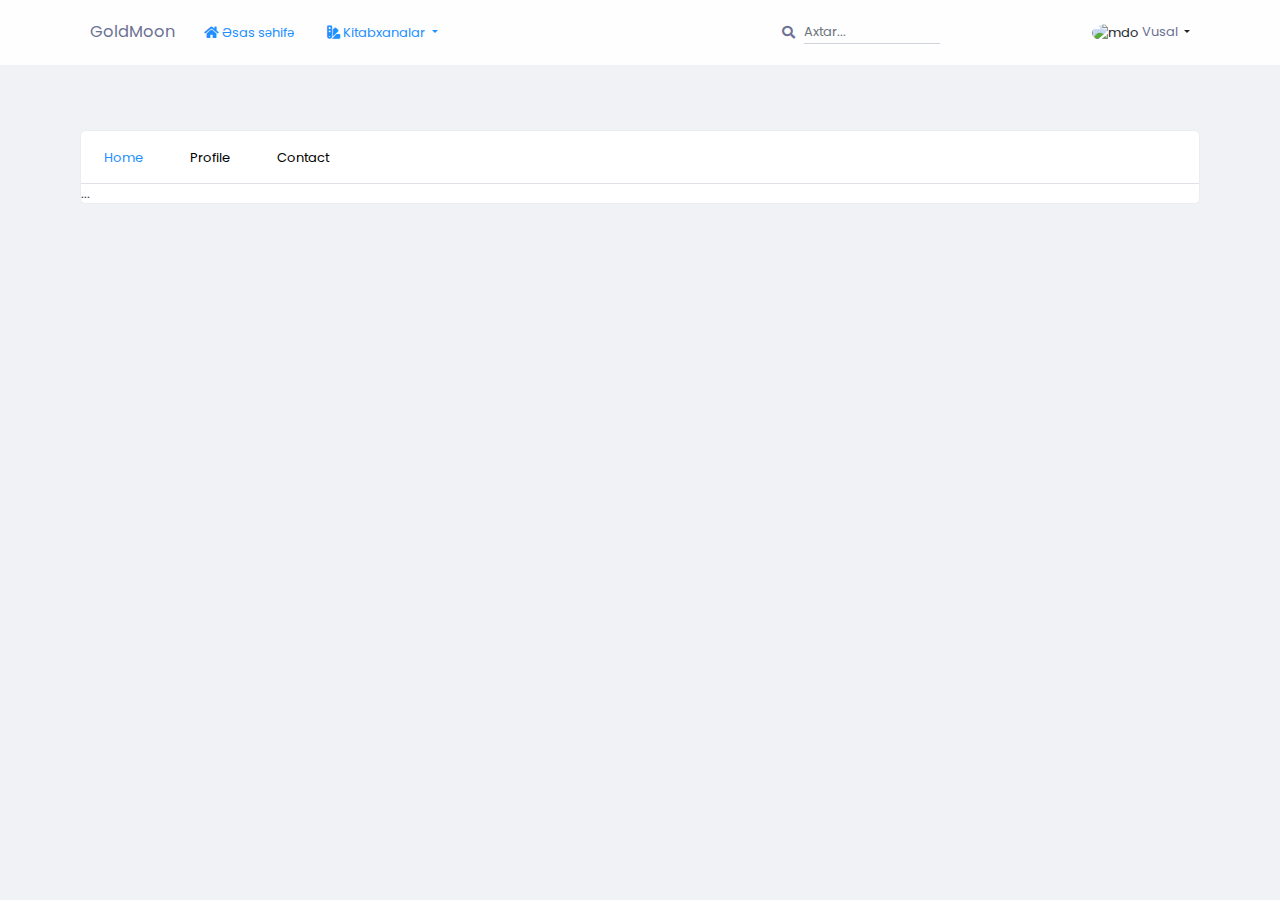
==== index.html @ dc77f111 "Bootstrap + fontlar + iconlar + rengler" ====
<!DOCTYPE html>
<html lang="az">
<!--begin::Head-->
<head>
	<title>Gold Moon | Gas Master</title>
	<meta charset="utf-8" />
	<meta name="description" content="" />
	<meta name="viewport" content="width=device-width, initial-scale=1, shrink-to-fit=no" />

	<!-- begin::css -->
	<link rel="stylesheet" type="text/css" href="assets/css/bootstrap.css"/>
	<link rel="stylesheet" type="text/css" href="assets/css/fontawesome.css"/>
	<link rel="stylesheet" type="text/css" href="assets/css/brands.css"/>
	<link rel="stylesheet" type="text/css" href="assets/css/solid.css"/>
	<link rel="stylesheet" type="text/css" href="assets/css/main.css"/>
	<!-- end::css -->

	<link rel="shortcut icon" href="assets/media/favicon.ico" />
</head>
<!--end::Head-->
<!--begin::Body-->
<body class="bg-body">
	<!-- begin::main -->
	<main>
	<div class="container-fluid bg-pearl">
		<div class="row">



			<!-- begin:header -->

			<nav class="navbar navbar-expand-md navbar-light menu-bg" aria-label="Fourth navbar example">
			    <div class="container">
			        <a class="navbar-brand menu-text" href="#">GoldMoon</a>
			        <button class="navbar-toggler" type="button" data-bs-toggle="collapse" data-bs-target="#navbarsExample04" aria-controls="navbarsExample04" aria-expanded="false" aria-label="Toggle navigation">
			        <span class="navbar-toggler-icon"></span>
			        </button>
			        <div class="collapse navbar-collapse" id="navbarsExample04">
				      	<div class="col-lg-7">
					        <ul class="navbar-nav me-auto mb-2 mb-md-0">
					          <li class="nav-item">
					            <a class="nav-link active menu-text" aria-current="page" href="#">
					            	<span class="icon">
					            		<i class="fas fa-home"></i>
					            	</span>
					            	<span>Əsas səhifə</span></a>
					          </li>
					          <!-- <li class="nav-item">
					            <a class="nav-link" href="#">Link</a>
					          </li> -->
					          <!-- <li class="nav-item">
					            <a class="nav-link disabled" href="#" tabindex="-1" aria-disabled="true">Disabled</a>
					          </li> -->
					          		<li class="nav-item dropdown">
					          			<a class="nav-link active menu-text dropdown-toggle" data-bs-toggle="dropdown" href="#">
							            	<span class="icon">
							            		<i class="fas fa-swatchbook"></i>
							            	</span>
							            	<span>Kitabxanalar</span>
						            	</a>
									    <ul class="dropdown-menu">
										  <li><a class="dropdown-item" href="#"> Dropdown item 1 </a></li>
										  <li><a class="dropdown-item" href="#"> Dropdown item 2 &raquo; </a>
										  	 <ul class="submenu dropdown-menu">
											    <li><a class="dropdown-item" href="#">Submenu item 1</a></li>
											    <li><a class="dropdown-item" href="#">Submenu item 2</a></li>
											    <li><a class="dropdown-item" href="#">Submenu item 3 &raquo; </a>
											    	<ul class="submenu dropdown-menu">
													    <li><a class="dropdown-item" href="#">Multi level 1</a></li>
													    <li><a class="dropdown-item" href="#">Multi level 2</a></li>
													</ul>
											    </li>
											    <li><a class="dropdown-item" href="#">Submenu item 4</a></li>
											    <li><a class="dropdown-item" href="#">Submenu item 5</a></li>
											 </ul>
										  </li>
										  <li><a class="dropdown-item" href="#"> Dropdown item 3 </a></li>
										  <li><a class="dropdown-item" href="#"> Dropdown item 4 </a>
									    </ul>
									</li>
					        </ul>
					        
				        </div>
				        <div class="col-lg-2">
				        	<form class="quick-search-form">
		          				<!-- <input class="form-control" type="text" placeholder="Axtar.." aria-label="Search"> -->
		          				<div class="input-group">
					               <div class="input-group-prepend">
					                  <a href="#search" class="input-group-text menu-text">
					                  	
					                        <i class="fas fa-search" for="search"></i>
					                  </a>
					               </div>
					               <input id="search" type="text" class="form-control" placeholder="Axtar...">
					               
					            </div>
		        			</form>	
					    </div>
					        
				        <div class="col-lg-3 ">

				        	<div class="dropdown float-end">
				        		
						        <a href="#" class="d-block link-dark text-decoration-none dropdown-toggle menu" id="dropdownUser1" data-bs-toggle="dropdown" aria-expanded="false">
						          <img src="https://github.com/mdo.png" alt="mdo" width="32" height="32" class="rounded-circle">
						          <span class="menu-text">Vusal</span>
						        </a>
						        <ul class="dropdown-menu text-small float-end" aria-labelledby="dropdownUser1" style="">
						          <li><a class="dropdown-item" href="#">Yeni sənəd..</a></li>
						          <li><a class="dropdown-item" href="#">Parametrlər</a></li>
						          <li><a class="dropdown-item" href="#">Profil</a></li>
						          <li><hr class="dropdown-divider"></li>
						          <li><a class="dropdown-item" href="#">Çıxış</a></li>
						        </ul>
						    </div>
				        </div>
			        
			      </div>
			    </div>
			  </nav>



<!-- 		<header class="p-3 mb-3 border-bottom">
			  <div class="container">
			    <div class="d-flex flex-wrap align-items-center justify-content-center justify-content-lg-start">
			      <a href="/" class="d-flex align-items-center mb-2 mb-lg-0 text-dark text-decoration-none">
			        <img class="bi me-2" width="150px" height="auto" src="assets/media/logo.png">
			      </a>

			      <ul class="nav col-12 col-lg-auto me-lg-auto mb-2 justify-content-center mb-md-0">
			        <li><a href="#" class="nav-link px-2 link-secondary">Overview</a></li>
			        <li><a href="#" class="nav-link px-2 link-dark">Inventory</a></li>
			        <li><a href="#" class="nav-link px-2 link-dark">Customers</a></li>
			        <li><a href="#" class="nav-link px-2 link-dark">Products</a></li>
			      </ul>

			      <form class="col-12 col-lg-auto mb-3 mb-lg-0 me-lg-3">
			        <input type="search" class="form-control" placeholder="Search...">
			      </form>

			      <div class="dropdown text-end">
			        <a href="#" class="d-block link-dark text-decoration-none dropdown-toggle" id="dropdownUser1" data-bs-toggle="dropdown" aria-expanded="false">
			          <img src="https://github.com/mdo.png" alt="mdo" width="32" height="32" class="rounded-circle">
			        </a>
			        <ul class="dropdown-menu text-small" aria-labelledby="dropdownUser1" style="">
			          <li><a class="dropdown-item" href="#">New project...</a></li>
			          <li><a class="dropdown-item" href="#">Settings</a></li>
			          <li><a class="dropdown-item" href="#">Profile</a></li>
			          <li><hr class="dropdown-divider"></li>
			          <li><a class="dropdown-item" href="#">Sign out</a></li>
			        </ul>
			      </div>
			    </div>
			  </div>
			</header> 

 -->


			<!-- end:header -->

			


			
		</div>		
	</div>

	<!-- begin::content -->
			<div class="content d-flex flex-column flex-column-fluid mt-6">
				<div class="container">
					<div class="cards">
						<ul class="nav nav-tabs" id="myTab" role="tablist">
						  <li class="nav-item" role="presentation">
						    <button class="nav-link active" id="home-tab" data-bs-toggle="tab" data-bs-target="#home" type="button" role="tab" aria-controls="home" aria-selected="true">Home</button>
						  </li>
						  <li class="nav-item" role="presentation">
						    <button class="nav-link" id="profile-tab" data-bs-toggle="tab" data-bs-target="#profile" type="button" role="tab" aria-controls="profile" aria-selected="false">Profile</button>
						  </li>
						  <li class="nav-item" role="presentation">
						    <button class="nav-link" id="contact-tab" data-bs-toggle="tab" data-bs-target="#contact" type="button" role="tab" aria-controls="contact" aria-selected="false">Contact</button>
						  </li>
						</ul>
						<div class="tab-content" id="myTabContent">
						  <div class="tab-pane fade show active" id="home" role="tabpanel" aria-labelledby="home-tab">...</div>
						  <div class="tab-pane fade" id="profile" role="tabpanel" aria-labelledby="profile-tab">...</div>
						  <div class="tab-pane fade" id="contact" role="tabpanel" aria-labelledby="contact-tab">...</div>
						</div>
					</div>
				</div>
			</div>
			<!-- end::content -->
	</main>
	<!-- end::main -->



	<!-- begin:scripts -->
	<!-- <script type="text/javascript" src="assets/js/bootstrap.js"></script> -->
	<script type="text/javascript" src="assets/js/bootstrap.bundle.js"></script>
	<script type="text/javascript" src="assets/js/jquery-3-2-1.min.js"></script><!-- 
	<script type="text/javascript" src="assets/js/fontawesome.js"></script>
	<script type="text/javascript" src="assets/js/brands.js"></script>
	<script type="text/javascript" src="assets/js/solid.js"></script> -->
	<script type="text/javascript" src="assets/js/main.js"></script>
	<!-- end:scripts -->




</body>
<!--end::Body-->
</html>
---- assets/css/brands.css ----
/*!
 * Font Awesome Free 5.15.3 by @fontawesome - https://fontawesome.com
 * License - https://fontawesome.com/license/free (Icons: CC BY 4.0, Fonts: SIL OFL 1.1, Code: MIT License)
 */
@font-face {
  font-family: 'Font Awesome 5 Brands';
  font-style: normal;
  font-weight: 400;
  font-display: block;
  src: url("../webfonts/fa-brands-400.eot");
  src: url("../webfonts/fa-brands-400.eot?#iefix") format("embedded-opentype"), url("../webfonts/fa-brands-400.woff2") format("woff2"), url("../webfonts/fa-brands-400.woff") format("woff"), url("../webfonts/fa-brands-400.ttf") format("truetype"), url("../webfonts/fa-brands-400.svg#fontawesome") format("svg"); }

.fab {
  font-family: 'Font Awesome 5 Brands';
  font-weight: 400; }
---- assets/css/solid.css ----
/*!
 * Font Awesome Free 5.15.3 by @fontawesome - https://fontawesome.com
 * License - https://fontawesome.com/license/free (Icons: CC BY 4.0, Fonts: SIL OFL 1.1, Code: MIT License)
 */
@font-face {
  font-family: 'Font Awesome 5 Free';
  font-style: normal;
  font-weight: 900;
  font-display: block;
  src: url("../webfonts/fa-solid-900.eot");
  src: url("../webfonts/fa-solid-900.eot?#iefix") format("embedded-opentype"), url("../webfonts/fa-solid-900.woff2") format("woff2"), url("../webfonts/fa-solid-900.woff") format("woff"), url("../webfonts/fa-solid-900.ttf") format("truetype"), url("../webfonts/fa-solid-900.svg#fontawesome") format("svg"); }

.fa,
.fas {
  font-family: 'Font Awesome 5 Free';
  font-weight: 900; }
---- assets/css/main.css ----
/* poppins-regular - latin */
@font-face {
  font-family: 'Poppins';
  font-style: normal;
  font-weight: 400;
  src: url('../fonts/poppins-v15-latin-regular.eot'); /* IE9 Compat Modes */
  src: local(''),
       url('../fonts/poppins-v15-latin-regular.eot?#iefix') format('embedded-opentype'), /* IE6-IE8 */
       url('../fonts/poppins-v15-latin-regular.woff2') format('woff2'), /* Super Modern Browsers */
       url('../fonts/poppins-v15-latin-regular.woff') format('woff'), /* Modern Browsers */
       url('../fonts/poppins-v15-latin-regular.ttf') format('truetype'), /* Safari, Android, iOS */
       url('../fonts/poppins-v15-latin-regular.svg#Poppins') format('svg'); /* Legacy iOS */
}



.bg-body{
	background: #f1f2f6 !important;
}
.pearl{
	color: #fefefe;
}
.menu-bg, .bg-pearl{
	background-color: #fefefe;
}

body, html {
  height: 100%;
  margin: 0;
  padding: 0;
  font-size: 13px!important;
  font-weight: 400;
  /* font-family: Poppins,Helvetica,sans-serif; */
  -ms-text-size-adjust: 100%;
  -webkit-font-smoothing: antialiased;
  -moz-osx-font-smoothing: grayscale;
}




body{
	margin: 0;
    font-family: Poppins,Helvetica,sans-serif;
    font-size: 1rem;
    font-weight: 400;
    line-height: 1.5;
    color: #3f4254;
    text-align: left;
    background-color: #fff;
  }

a {
  text-decoration: none !important;
}
/*
.b-example-divider {
  height: 3rem;
  background-color: rgba(0, 0, 0, .1);
  border: solid rgba(0, 0, 0, .15);
  border-width: 1px 0;
  box-shadow: inset 0 .5em 1.5em rgba(0, 0, 0, .1), inset 0 .125em .5em rgba(0, 0, 0, .15);
}

.form-control-dark {
  color: #fff;
  background-color: var(--bs-dark);
  border-color: var(--bs-gray);
}
.form-control-dark:focus {
  color: #fff;
  background-color: var(--bs-dark);
  border-color: #fff;
  box-shadow: 0 0 0 .25rem rgba(255, 255, 255, .25);
}

.bi {
  vertical-align: -.125em;
  fill: currentColor;
}

.text-small {
  font-size: 85%;
}

.dropdown-toggle {
  outline: 0;
}
*/


.navbar .nav-item:not(:last-child) {
  /*margin-right: 35px;*/
}

.dropdown-toggle::after {
   transition: transform 0.15s linear; 
}

.show.dropdown .dropdown-toggle::after {
  transform: translateY(3px);
}

.dropdown-menu {
  margin-top: 0;
}
.menu-text {
    color: #6c7293 !important;
    font-weight: 500 !important;
}

/*.nav-item a.menu-text:hover span, 
.nav-item a.menu-text:hover span i,
.show.dropdown .dropdown-toggle::after {
    color: #eabf9f !important;
    transition: 0.3s;
    
}*/

.nav-item {
  padding-top: 10px !important;
  padding-bottom: 10px !important;
}
.nav-link.active, .nav-item:hover .nav-link {
  /*color: #eabf9f !important;*/
  color: #1e90ff !important;
/*  background-color: rgba(77,89,149,.06);
  border-radius: 4px;*/
}

.nav-item:hover {
    background-color: rgba(77,89,149,.06);
    border-radius: 4px;
}


.navbar-toggler span {
  color: #3f4254;
}


.dropdown-menu li{
  margin-top: 10px;
}



@media (max-width: 992px) {
  
  .nav-link {
    margin-left: 10px !important;
  }

}


@media (min-width: 992px) {

  .navbar {
    height: 65px;
}

  .nav-item {
    display: -webkit-box;
    display: -ms-flexbox;
    display: flex;
    -webkit-box-align: center;
    -ms-flex-align: center;
    align-items: center;
    padding: 10px;
}

  .animate {
    animation-duration: 0.3s;
    -webkit-animation-duration: 0.3s;
    animation-fill-mode: both;
    -webkit-animation-fill-mode: both;
  }
}

@keyframes slideIn {
  0% {
    transform: translateY(1rem);
    opacity: 0;
  }
  100% {
    transform:translateY(0rem);
    opacity: 1;
  }
  0% {
    transform: translateY(1rem);
    opacity: 0;
  }
}

@-webkit-keyframes slideIn {
  0% {
    -webkit-transform: transform;
    -webkit-opacity: 0;
  }
  100% {
    -webkit-transform: translateY(0);
    -webkit-opacity: 1;
  }
  0% {
    -webkit-transform: translateY(1rem);
    -webkit-opacity: 0;
  }
}




/*dropdown-sub-menu*/
/* ============ desktop view ============ */
@media all and (min-width: 992px) {

  .dropdown-menu li{
    position: relative;
  }
  .dropdown-menu .submenu{ 
    display: none;
    position: absolute;
    left:100%; top:-7px;
  }
  .dropdown-menu .submenu-left{ 
    right:100%; left:auto;
  }

  .dropdown-menu > li:hover{ background-color: #f1f1f1 }
  .dropdown-menu > li:hover > .submenu{
    display: block;
  }
} 
/* ============ desktop view .end// ============ */

/* ============ small devices ============ */
@media (max-width: 991px) {

.dropdown-menu .dropdown-menu{
    margin-left:0.7rem; margin-right:0.7rem; margin-bottom: .5rem;
}

} 
/* ============ small devices .end// ============ */
/*dropdown-sub-menu*/

.slideIn {
  -webkit-animation-name: slideIn;
  animation-name: slideIn;
}



.form-control:focus{

}
.input-group{
  position: relative;
  display: -webkit-box;
  display: -ms-flexbox;
  display: flex;
  -ms-flex-wrap: wrap;
  flex-wrap: wrap;
  -webkit-box-align: stretch;
  -ms-flex-align: stretch;
  align-items: stretch;
  width: 100%;
}

.input-group-append, .input-group-prepend {
    display: -webkit-box;
    display: -ms-flexbox;
    display: flex;
    }


.quick-search-form .form-control {
    background-color: transparent;
    outline: 0!important;
    -webkit-box-shadow: none;
    box-shadow: none;
    background-color: transparent;
    padding-left: 0;
    padding-right: 0;
    border-top: 0;
    border-left: 0;
    border-right: 0;
    padding: 0;
    border-radius: 0;
  }



.quick-search-form .input-group-text {
  background-color:transparent !important;
  border:none !important;
}



.cards {
    position: relative;
    display: -webkit-box;
    display: -ms-flexbox;
    display: flex;
    -webkit-box-orient: vertical;
    -webkit-box-direction: normal;
    -ms-flex-direction: column;
    flex-direction: column;
    min-width: 0;
    word-wrap: break-word;
    background-color: #fff !important;
    background-clip: border-box;
    border: 1px solid #ebedf3;
    border-radius: .42rem;
}

.nav-tabs .nav-link.active, .nav-tabs .nav-item.show .nav-link {
  border-left: none;
  border-right: none;
  border-radius: 0px;
  background-color: transparent;
}

.nav-tabs .nav-link  {
  border: none ;
}

.nav-tabs li {
  float: right !important;
}
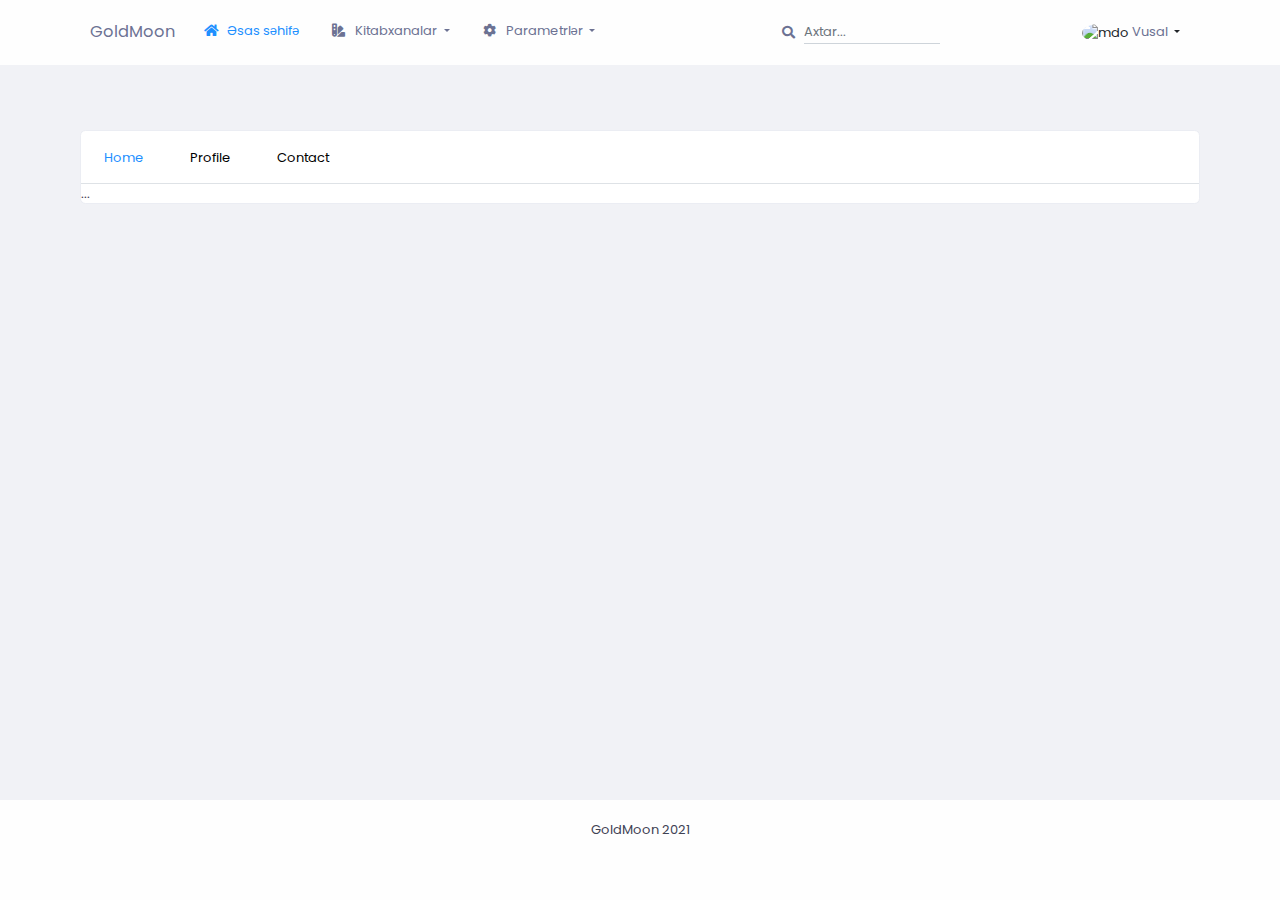
==== commit db8ed2c8: "Login sehifesi ve tablar" ====
--- a/index.html
+++ b/index.html
@@ -38,46 +38,165 @@
 			        <div class="collapse navbar-collapse" id="navbarsExample04">
 				      	<div class="col-lg-7">
 					        <ul class="navbar-nav me-auto mb-2 mb-md-0">
-					          <li class="nav-item">
-					            <a class="nav-link active menu-text" aria-current="page" href="#">
-					            	<span class="icon">
-					            		<i class="fas fa-home"></i>
-					            	</span>
-					            	<span>Əsas səhifə</span></a>
-					          </li>
+					          	<li class="nav-item">
+					            	<a class="nav-link active menu-text" aria-current="page" href="#">
+						            	<span class="icon">
+						            		<i class="fas fa-home"></i>
+						            	</span>
+						            	<span>Əsas səhifə</span>
+					            	</a>
+					          	</li>
 					          <!-- <li class="nav-item">
 					            <a class="nav-link" href="#">Link</a>
 					          </li> -->
 					          <!-- <li class="nav-item">
 					            <a class="nav-link disabled" href="#" tabindex="-1" aria-disabled="true">Disabled</a>
 					          </li> -->
-					          		<li class="nav-item dropdown">
-					          			<a class="nav-link active menu-text dropdown-toggle" data-bs-toggle="dropdown" href="#">
-							            	<span class="icon">
-							            		<i class="fas fa-swatchbook"></i>
-							            	</span>
-							            	<span>Kitabxanalar</span>
-						            	</a>
-									    <ul class="dropdown-menu">
-										  <li><a class="dropdown-item" href="#"> Dropdown item 1 </a></li>
-										  <li><a class="dropdown-item" href="#"> Dropdown item 2 &raquo; </a>
-										  	 <ul class="submenu dropdown-menu">
-											    <li><a class="dropdown-item" href="#">Submenu item 1</a></li>
-											    <li><a class="dropdown-item" href="#">Submenu item 2</a></li>
-											    <li><a class="dropdown-item" href="#">Submenu item 3 &raquo; </a>
-											    	<ul class="submenu dropdown-menu">
-													    <li><a class="dropdown-item" href="#">Multi level 1</a></li>
-													    <li><a class="dropdown-item" href="#">Multi level 2</a></li>
-													</ul>
+				          		<li class="nav-item dropdown">
+				          			<a class="nav-link menu-text dropdown-toggle" data-bs-toggle="dropdown" href="#">
+						            	<span class="icon">
+						            		<i class="fas fa-swatchbook"></i>
+						            	</span>
+						            	<span>Kitabxanalar</span>
+					            	</a>
+								    <ul class="dropdown-menu  animate slideIn">
+									  <!-- <li><a class="dropdown-item" href="#"> Dropdown item 1 </a></li> -->
+									  	<li>
+									  		<a class="dropdown-item menu-text" href="#">
+									  			<span class="icon"><i class="fas fa-map"></i></span>
+									  			<span>Region <span class="float-end">&raquo;</span></span>
+									  		</a>
+									  	 <ul class="submenu dropdown-menu">
+										    <li>
+										    	<a class="dropdown-item menu-text" href="#">
+										    		<span class="icon"><i class="fas fa-globe-europe"></i></span>
+										    		<span>Ölkələr <span class="float-end">&raquo;</span> </span>
+										    	</a>
+										    	<ul class="submenu dropdown-menu">
+												    <li>
+												    	<a class="dropdown-item menu-text" href="#">
+												    		<span class="icon"><i class="fas fa-map-pin"></i></span>
+												    		<span>Əlavə et</span>
+												    	</a>
+												    </li>
+												    <li>
+												    	<a class="dropdown-item menu-text" href="#">
+												    		<span class="icon"><i class="fas fa-stream"></i></span>
+												    		<span>Siyahı</span>
+												    	</a>
+												    </li>
+												</ul>
+										    </li>
+										    <li>
+										    	<a class="dropdown-item menu-text" href="#">
+										    		<span class="icon"><i class="fas fa-city"></i></span>
+										    		<span>Şəhərlər <span class="float-end">&raquo;</span> </span>
+										    	</a>
+										    	<ul class="submenu dropdown-menu">
+												    <li>
+												    	<a class="dropdown-item menu-text" href="#">
+												    		<span class="icon"><i class="fas fa-map-pin"></i></span>
+												    		<span>Əlavə et</span>
+												    	</a>
+												    </li>
+												    <li>
+												    	<a class="dropdown-item menu-text" href="#">
+												    		<span class="icon"><i class="fas fa-stream"></i></span>
+												    		<span>Siyahı</span>
+												    	</a>
+												    </li>
+												</ul>
+										    </li>
+										    <li>
+										    	<a class="dropdown-item menu-text" href="#">
+										    		<span class="icon"><i class="fas fa-map-signs"></i></span>
+										    		<span>Bölgələr <span class="float-end">&raquo;</span> </span>
+										    	</a>
+										    	<ul class="submenu dropdown-menu">
+												    <li>
+												    	<a class="dropdown-item menu-text" href="#">
+												    		<span class="icon"><i class="fas fa-map-pin"></i></span>
+												    		<span>Əlavə et</span>
+												    	</a>
+												    </li>
+												    <li>
+												    	<a class="dropdown-item menu-text" href="#">
+												    		<span class="icon"><i class="fas fa-stream"></i></span>
+												    		<span>Siyahı</span>
+												    	</a>
+												    </li>
+												</ul>
+										    </li>
+										   <!--  <li><a class="dropdown-item" href="#">Submenu item 4</a></li>
+										    <li><a class="dropdown-item" href="#">Submenu item 5</a></li> -->
+										</ul>
+									</li>
+									  	<li>
+									  		<a class="dropdown-item menu-text" href="#">
+									  			<span class="icon"><i class="fas fa-tag"></i></span>
+									  			<span>Marka</span>
+									  		</a>
+									  	</li>
+									  	<!-- <li><a class="dropdown-item" href="#"> Dropdown item 4 </a></li> -->
+								    </ul>
+								</li>
+								<li class="nav-item dropdown">
+				          			<a class="nav-link menu-text dropdown-toggle" data-bs-toggle="dropdown" href="#">
+						            	<span class="icon">
+						            		<i class="fas fa-cog"></i>
+						            	</span>
+						            	<span>Parametrlər</span>
+					            	</a>
+								    <ul class="dropdown-menu  animate slideIn">
+									  <!-- <li><a class="dropdown-item" href="#"> Dropdown item 1 </a></li> -->
+									  	<li>
+									  		<a class="dropdown-item menu-text" href="#">
+											  	<span><i class="fas fa-users-cog"></i></span>
+											  	<span>İstifadəçilər <span class="float-end">&raquo;</span></span>											  	
+										  	</a>
+										  	<!-- <ul class="submenu dropdown-menu">
+											    <li><a class="dropdown-item" href="#">Əlavə et</a></li>
+												<li><a class="dropdown-item" href="#">Siyahı</a></li>
+											</ul> -->
+											<ul class="submenu dropdown-menu">
+											    <li>
+											    	<a class="dropdown-item menu-text" href="#">
+											    		<span class="icon"><i class="fas fa-user-plus"></i></span>
+											    		<span>Əlavə et</span>
+											    	</a>
 											    </li>
-											    <li><a class="dropdown-item" href="#">Submenu item 4</a></li>
-											    <li><a class="dropdown-item" href="#">Submenu item 5</a></li>
-											 </ul>
-										  </li>
-										  <li><a class="dropdown-item" href="#"> Dropdown item 3 </a></li>
-										  <li><a class="dropdown-item" href="#"> Dropdown item 4 </a>
-									    </ul>
-									</li>
+											    <li>
+											    	<a class="dropdown-item menu-text" href="#">
+											    		<span class="icon"><i class="fas fa-users"></i></span>
+											    		<span>Siyahı</span>
+											    	</a>
+											    </li>
+											    <li>
+											    	<a class="dropdown-item menu-text" href="#">
+											    		<span class="icon"><i class="fas fa-user-shield"></i></span>
+											    		<span>İcazələr</span>
+											    	</a>
+											    </li>
+											    
+											</ul>
+									  	</li>
+									  	<li>
+									  	<a class="dropdown-item menu-text" href="#">
+									  		<span class="icon" ><i class="fas fa-cogs"></i></span>
+									  		<span>Digər</span>
+									  	</a>
+									  	</li>
+								    </ul>
+								</li>
+
+
+								<!-- <li class="nav-item">
+					            <a class="nav-link menu-text" aria-current="page" href="#">
+					            	<span class="icon">
+					            		<i class="fas fa-cog"></i>
+					            	</span>
+					            	<span>Parametrlər</span></a>
+					          </li> -->
 					        </ul>
 					        
 				        </div>
@@ -99,13 +218,13 @@
 					        
 				        <div class="col-lg-3 ">
 
-				        	<div class="dropdown float-end">
+				        	<div class="dropdown profile float-end">
 				        		
 						        <a href="#" class="d-block link-dark text-decoration-none dropdown-toggle menu" id="dropdownUser1" data-bs-toggle="dropdown" aria-expanded="false">
 						          <img src="https://github.com/mdo.png" alt="mdo" width="32" height="32" class="rounded-circle">
 						          <span class="menu-text">Vusal</span>
 						        </a>
-						        <ul class="dropdown-menu text-small float-end" aria-labelledby="dropdownUser1" style="">
+						        <ul class="dropdown-menu text-small float-end  animate slideIn" aria-labelledby="dropdownUser1" style="">
 						          <li><a class="dropdown-item" href="#">Yeni sənəd..</a></li>
 						          <li><a class="dropdown-item" href="#">Parametrlər</a></li>
 						          <li><a class="dropdown-item" href="#">Profil</a></li>
@@ -168,29 +287,41 @@
 	</div>
 
 	<!-- begin::content -->
-			<div class="content d-flex flex-column flex-column-fluid mt-6">
-				<div class="container">
-					<div class="cards">
-						<ul class="nav nav-tabs" id="myTab" role="tablist">
-						  <li class="nav-item" role="presentation">
-						    <button class="nav-link active" id="home-tab" data-bs-toggle="tab" data-bs-target="#home" type="button" role="tab" aria-controls="home" aria-selected="true">Home</button>
-						  </li>
-						  <li class="nav-item" role="presentation">
-						    <button class="nav-link" id="profile-tab" data-bs-toggle="tab" data-bs-target="#profile" type="button" role="tab" aria-controls="profile" aria-selected="false">Profile</button>
-						  </li>
-						  <li class="nav-item" role="presentation">
-						    <button class="nav-link" id="contact-tab" data-bs-toggle="tab" data-bs-target="#contact" type="button" role="tab" aria-controls="contact" aria-selected="false">Contact</button>
-						  </li>
-						</ul>
-						<div class="tab-content" id="myTabContent">
-						  <div class="tab-pane fade show active" id="home" role="tabpanel" aria-labelledby="home-tab">...</div>
-						  <div class="tab-pane fade" id="profile" role="tabpanel" aria-labelledby="profile-tab">...</div>
-						  <div class="tab-pane fade" id="contact" role="tabpanel" aria-labelledby="contact-tab">...</div>
-						</div>
-					</div>
+	<div class="content d-flex flex-column flex-column-fluid mt-6">
+		<div class="container">
+			<div class="cards">
+				<ul class="nav nav-tabs" id="myTab" role="tablist">
+				  <li class="nav-item" role="presentation">
+				    <button class="nav-link active" id="home-tab" data-bs-toggle="tab" data-bs-target="#home" type="button" role="tab" aria-controls="home" aria-selected="true">Home</button>
+				  </li>
+				  <li class="nav-item" role="presentation">
+				    <button class="nav-link" id="profile-tab" data-bs-toggle="tab" data-bs-target="#profile" type="button" role="tab" aria-controls="profile" aria-selected="false">Profile</button>
+				  </li>
+				  <li class="nav-item" role="presentation">
+				    <button class="nav-link" id="contact-tab" data-bs-toggle="tab" data-bs-target="#contact" type="button" role="tab" aria-controls="contact" aria-selected="false">Contact</button>
+				  </li>
+				</ul>
+				<div class="tab-content" id="myTabContent">
+				  <div class="tab-pane fade show active" id="home" role="tabpanel" aria-labelledby="home-tab">...</div>
+				  <div class="tab-pane fade" id="profile" role="tabpanel" aria-labelledby="profile-tab">...</div>
+				  <div class="tab-pane fade" id="contact" role="tabpanel" aria-labelledby="contact-tab">...</div>
 				</div>
 			</div>
-			<!-- end::content -->
+		</div>
+	</div>
+	<!-- end::content -->
+
+	<!-- begin::footer -->
+	<footer class="container-fluid bg-pearl fixed-bottom">
+		<div class="container">
+			<div class="row">
+				<div class="col-12">
+					<div class="corparate">GoldMoon 2021</div>
+				</div>				
+			</div>
+		</div>		
+	</footer>
+	<!-- end::footer -->
 	</main>
 	<!-- end::main -->
 
--- a/assets/css/main.css
+++ b/assets/css/main.css
@@ -118,6 +118,7 @@
 }*/
 
 .nav-item {
+  cursor: pointer;
   padding-top: 10px !important;
   padding-bottom: 10px !important;
 }
@@ -139,12 +140,47 @@
 }
 
 
+.dropdown-item:hover, .dropdown-item:focus .dropdown-item.active, .dropdown-item:active
+{
+  background-color: transparent; !important;
+}
+
+
+.dropdown-item {
+  padding: 0px !important;
+}
+
+ul.dropdown-menu {
+  padding: 0px !important;
+}
 .dropdown-menu li{
-  margin-top: 10px;
-}
-
-
-
+  padding: 15px;
+}
+
+
+.profile {
+  padding: 10px;
+}
+
+.icon i {
+  height: 20px !important;
+  width: 20px !important;
+}
+
+
+.fixed-bottom {
+    position: fixed;
+    height: 100px;
+    bottom: 0;
+    width: 100%;
+      
+
+}
+
+.corparate {
+  padding: 20px;
+    text-align: center;
+}
 @media (max-width: 992px) {
   
   .nav-link {
@@ -221,7 +257,7 @@
   .dropdown-menu .submenu{ 
     display: none;
     position: absolute;
-    left:100%; top:-7px;
+    left:100%; top:0px;
   }
   .dropdown-menu .submenu-left{ 
     right:100%; left:auto;
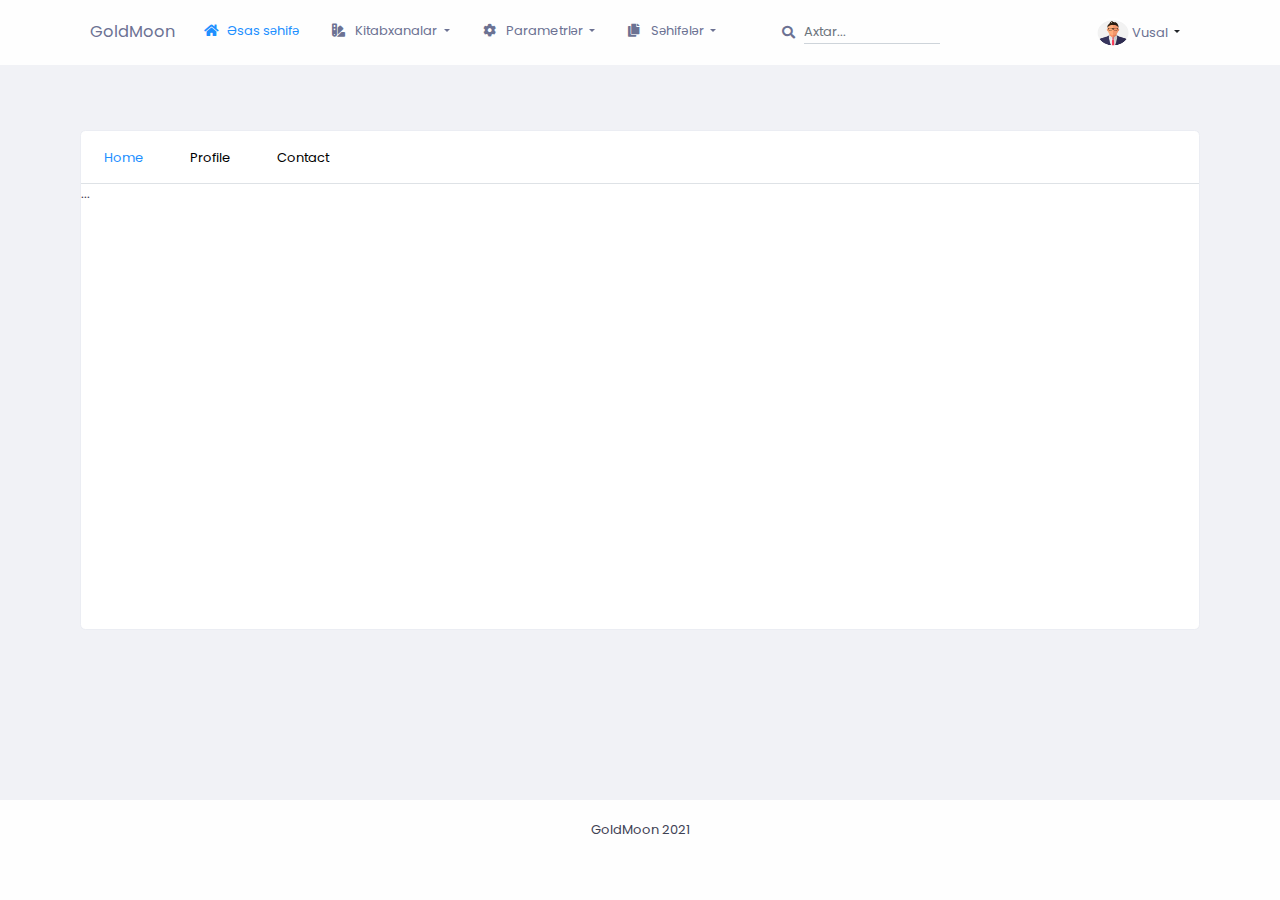
==== commit f53a50d1: "isde islediklerim:seherler, olkeler sehifeleri, alertler" ====
--- a/index.html
+++ b/index.html
@@ -31,7 +31,7 @@
 
 			<nav class="navbar navbar-expand-md navbar-light menu-bg" aria-label="Fourth navbar example">
 			    <div class="container">
-			        <a class="navbar-brand menu-text" href="#">GoldMoon</a>
+			        <a class="navbar-brand menu-text" href="index.html">GoldMoon</a>
 			        <button class="navbar-toggler" type="button" data-bs-toggle="collapse" data-bs-target="#navbarsExample04" aria-controls="navbarsExample04" aria-expanded="false" aria-label="Toggle navigation">
 			        <span class="navbar-toggler-icon"></span>
 			        </button>
@@ -39,7 +39,7 @@
 				      	<div class="col-lg-7">
 					        <ul class="navbar-nav me-auto mb-2 mb-md-0">
 					          	<li class="nav-item">
-					            	<a class="nav-link active menu-text" aria-current="page" href="#">
+					            	<a class="nav-link active menu-text" aria-current="page" href="index.html">
 						            	<span class="icon">
 						            		<i class="fas fa-home"></i>
 						            	</span>
@@ -74,13 +74,13 @@
 										    	</a>
 										    	<ul class="submenu dropdown-menu">
 												    <li>
-												    	<a class="dropdown-item menu-text" href="#">
+												    	<a class="dropdown-item menu-text" href="add-country.html">
 												    		<span class="icon"><i class="fas fa-map-pin"></i></span>
 												    		<span>Əlavə et</span>
 												    	</a>
 												    </li>
 												    <li>
-												    	<a class="dropdown-item menu-text" href="#">
+												    	<a class="dropdown-item menu-text" href="list-country.html">
 												    		<span class="icon"><i class="fas fa-stream"></i></span>
 												    		<span>Siyahı</span>
 												    	</a>
@@ -94,13 +94,13 @@
 										    	</a>
 										    	<ul class="submenu dropdown-menu">
 												    <li>
-												    	<a class="dropdown-item menu-text" href="#">
+												    	<a class="dropdown-item menu-text" href="add-city.html">
 												    		<span class="icon"><i class="fas fa-map-pin"></i></span>
 												    		<span>Əlavə et</span>
 												    	</a>
 												    </li>
 												    <li>
-												    	<a class="dropdown-item menu-text" href="#">
+												    	<a class="dropdown-item menu-text" href="list-country.html">
 												    		<span class="icon"><i class="fas fa-stream"></i></span>
 												    		<span>Siyahı</span>
 												    	</a>
@@ -188,6 +188,30 @@
 									  	</li>
 								    </ul>
 								</li>
+								<li class="nav-item dropdown">
+				          			<a class="nav-link menu-text dropdown-toggle" data-bs-toggle="dropdown" href="#">
+						            	<span class="icon">
+						            		<i class="fas fa-copy"></i>
+						            	</span>
+						            	<span>Səhifələr</span>
+					            	</a>
+								    <ul class="dropdown-menu  animate slideIn">
+									  <!-- <li><a class="dropdown-item" href="#"> Dropdown item 1 </a></li> -->
+									  	<li>
+									  		<a class="dropdown-item menu-text" href="login.html">
+											  	<span class="icon"><i class="fas fa-sign-in-alt"></i></span>
+											  	<span>Giriş</span>											  	
+										  	</a>
+									  	</li>
+
+									  	<li>
+									  	<a class="dropdown-item menu-text" href="#">
+									  		<span class="icon" ><i class="fas fa-file"></i></span>
+									  		<span>Digər</span>
+									  	</a>
+									  	</li>
+								    </ul>
+								</li>
 
 
 								<!-- <li class="nav-item">
@@ -221,7 +245,7 @@
 				        	<div class="dropdown profile float-end">
 				        		
 						        <a href="#" class="d-block link-dark text-decoration-none dropdown-toggle menu" id="dropdownUser1" data-bs-toggle="dropdown" aria-expanded="false">
-						          <img src="https://github.com/mdo.png" alt="mdo" width="32" height="32" class="rounded-circle">
+						          <img src="assets/media/user.jpg" alt="user" width="32" height="32" class="rounded-circle">
 						          <span class="menu-text">Vusal</span>
 						        </a>
 						        <ul class="dropdown-menu text-small float-end  animate slideIn" aria-labelledby="dropdownUser1" style="">
--- a/assets/css/main.css
+++ b/assets/css/main.css
@@ -139,10 +139,11 @@
   color: #3f4254;
 }
 
-
+.dropdown-item.active,
 .dropdown-item:hover, .dropdown-item:focus .dropdown-item.active, .dropdown-item:active
 {
   background-color: transparent; !important;
+  color: #1e90ff !important;
 }
 
 
@@ -350,6 +351,7 @@
     background-clip: border-box;
     border: 1px solid #ebedf3;
     border-radius: .42rem;
+    min-height: 500px;
 }
 
 .nav-tabs .nav-link.active, .nav-tabs .nav-item.show .nav-link {
@@ -366,3 +368,17 @@
 .nav-tabs li {
   float: right !important;
 }
+
+
+.card-header, .card-footer {
+  background-color: transparent !important;
+}
+
+.hidden {
+  display: none;
+}
+.fixed-tr {
+  position: fixed !important;
+  top: 65px !important;
+  right: 0 !important;
+}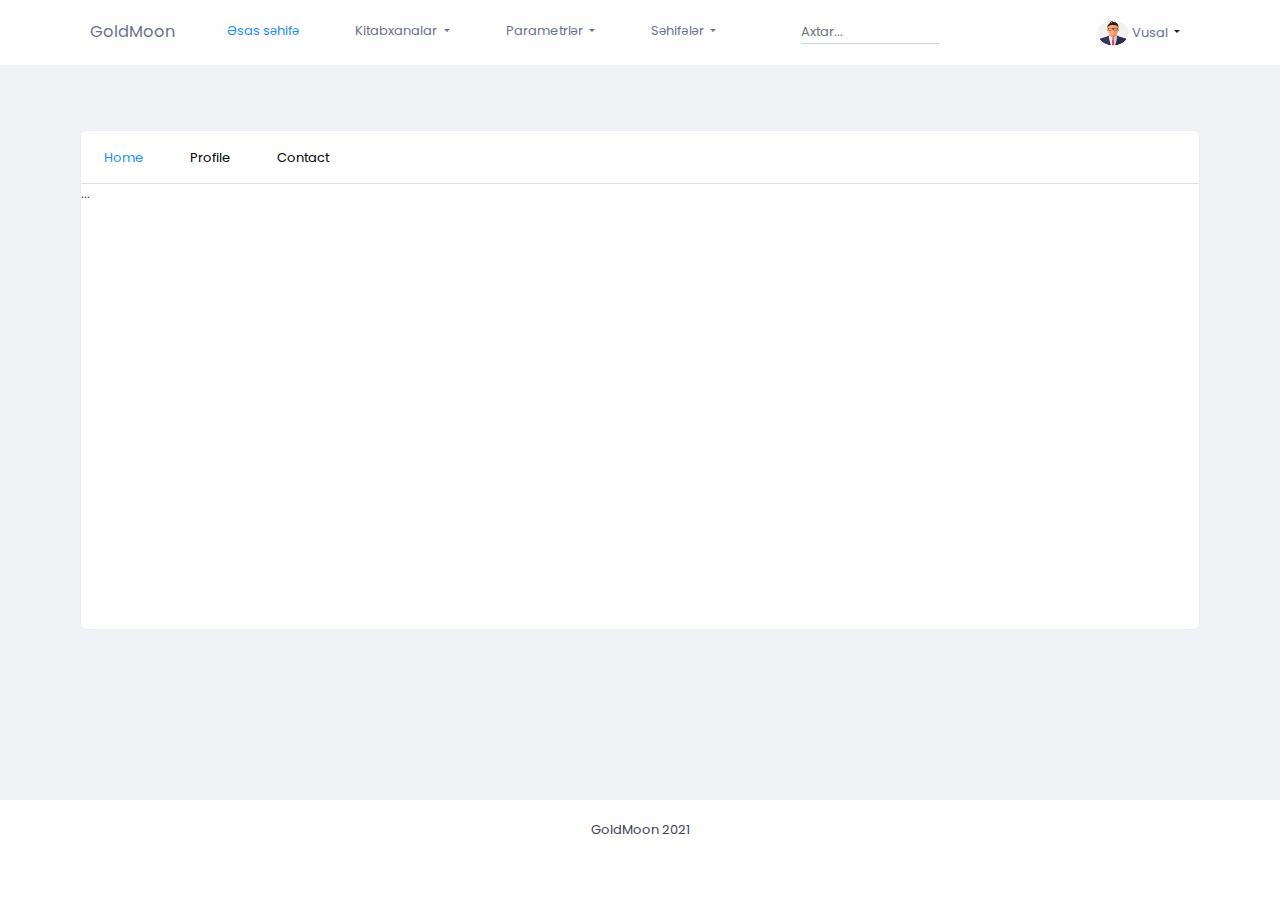
==== commit ce913443: "buttonlar" ====
--- a/index.html
+++ b/index.html
@@ -80,7 +80,7 @@
 												    	</a>
 												    </li>
 												    <li>
-												    	<a class="dropdown-item menu-text" href="list-country.html">
+												    	<a class="dropdown-item menu-text" href="list-countries.html">
 												    		<span class="icon"><i class="fas fa-stream"></i></span>
 												    		<span>Siyahı</span>
 												    	</a>
@@ -100,7 +100,7 @@
 												    	</a>
 												    </li>
 												    <li>
-												    	<a class="dropdown-item menu-text" href="list-country.html">
+												    	<a class="dropdown-item menu-text" href="list-cities.html">
 												    		<span class="icon"><i class="fas fa-stream"></i></span>
 												    		<span>Siyahı</span>
 												    	</a>
@@ -114,13 +114,13 @@
 										    	</a>
 										    	<ul class="submenu dropdown-menu">
 												    <li>
-												    	<a class="dropdown-item menu-text" href="#">
+												    	<a class="dropdown-item menu-text" href="add-region.html">
 												    		<span class="icon"><i class="fas fa-map-pin"></i></span>
 												    		<span>Əlavə et</span>
 												    	</a>
 												    </li>
 												    <li>
-												    	<a class="dropdown-item menu-text" href="#">
+												    	<a class="dropdown-item menu-text" href="list-regions.html">
 												    		<span class="icon"><i class="fas fa-stream"></i></span>
 												    		<span>Siyahı</span>
 												    	</a>
--- a/assets/css/main.css
+++ b/assets/css/main.css
@@ -381,4 +381,6 @@
   position: fixed !important;
   top: 65px !important;
   right: 0 !important;
-}+}
+
+
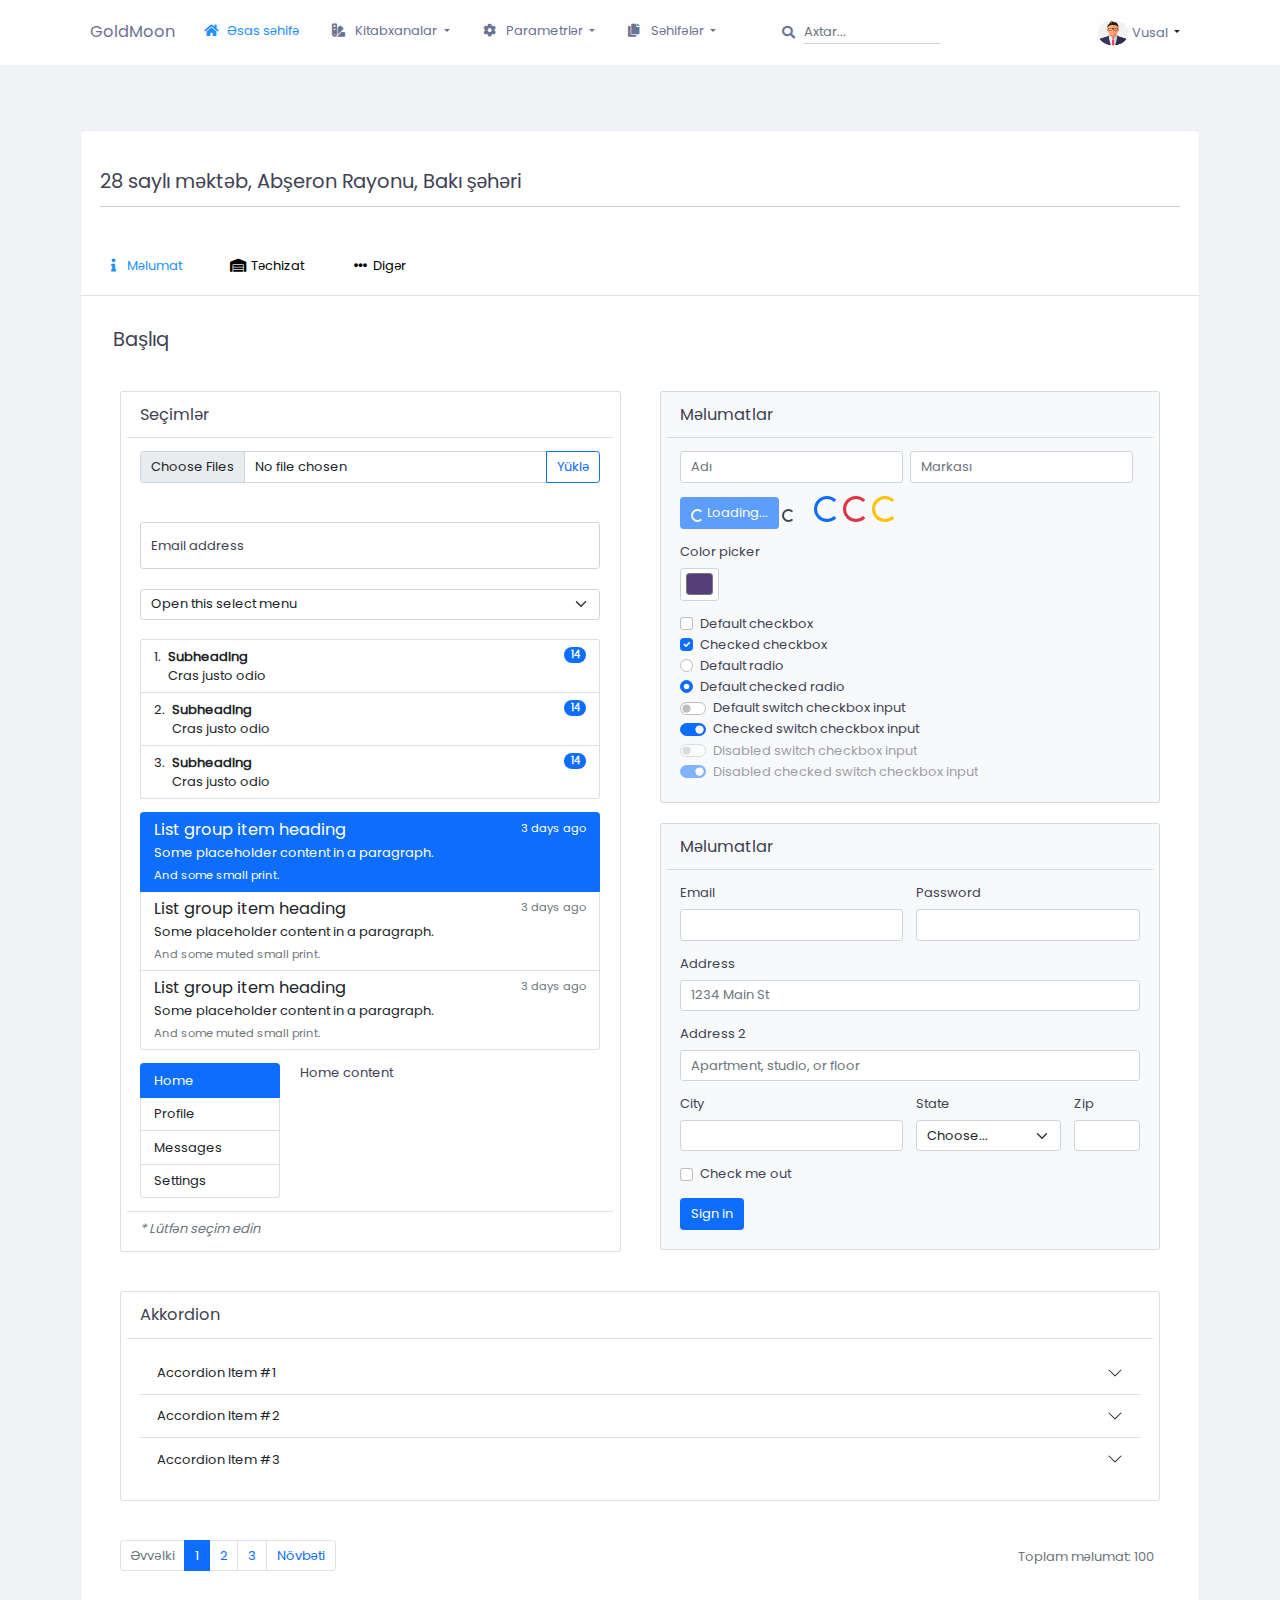
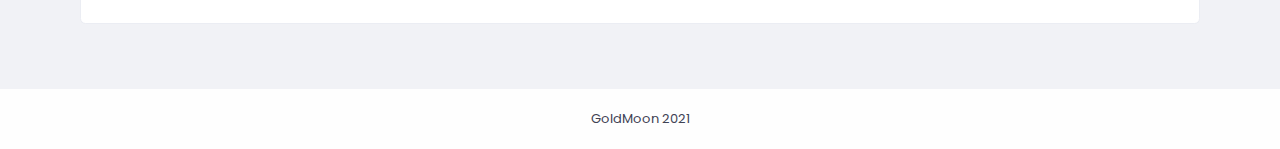
==== commit f260e01c: "Tapsiriqlar" ====
--- a/index.html
+++ b/index.html
@@ -15,13 +15,19 @@
 	<link rel="stylesheet" type="text/css" href="assets/css/main.css"/>
 	<!-- end::css -->
 
+	<link rel="stylesheet" type="text/css" href="assets/css/select2.min.css"/>
+	<link rel="stylesheet" type="text/css" href="assets/dateranger/daterangepicker.css" />
+
+
+
+
 	<link rel="shortcut icon" href="assets/media/favicon.ico" />
 </head>
 <!--end::Head-->
 <!--begin::Body-->
 <body class="bg-body">
 	<!-- begin::main -->
-	<main>
+	<main >
 	<div class="container-fluid bg-pearl">
 		<div class="row">
 
@@ -311,24 +317,718 @@
 	</div>
 
 	<!-- begin::content -->
-	<div class="content d-flex flex-column flex-column-fluid mt-6">
+	<div class="content d-flex flex-column flex-column-fluid mt-6" style="min-height: 800px;">
 		<div class="container">
-			<div class="cards">
+			<div class="cards py-4">
 				<ul class="nav nav-tabs" id="myTab" role="tablist">
+					<div class="col-md-12">
+				  		<div class="h-100 p-4">
+				  			<h4>28 saylı məktəb, Abşeron Rayonu, Bakı şəhəri</h4>
+				  			<hr>
+				  		</div>
+				  	</div>
 				  <li class="nav-item" role="presentation">
-				    <button class="nav-link active" id="home-tab" data-bs-toggle="tab" data-bs-target="#home" type="button" role="tab" aria-controls="home" aria-selected="true">Home</button>
+				    <button class="nav-link active" id="info-tab" data-bs-toggle="tab" data-bs-target="#info" type="button" role="tab" aria-controls="info" aria-selected="true"><span class="icon"><i class="fas fa-info"></i></span> Məlumat</button>
 				  </li>
 				  <li class="nav-item" role="presentation">
-				    <button class="nav-link" id="profile-tab" data-bs-toggle="tab" data-bs-target="#profile" type="button" role="tab" aria-controls="profile" aria-selected="false">Profile</button>
+				    <button class="nav-link" id="profile-tab" data-bs-toggle="tab" data-bs-target="#profile" type="button" role="tab" aria-controls="profile" aria-selected="false"><span class="icon"><i class="fas fa-warehouse"></i></span> Təchizat</button>
 				  </li>
 				  <li class="nav-item" role="presentation">
-				    <button class="nav-link" id="contact-tab" data-bs-toggle="tab" data-bs-target="#contact" type="button" role="tab" aria-controls="contact" aria-selected="false">Contact</button>
+				    <button class="nav-link" id="contact-tab" data-bs-toggle="tab" data-bs-target="#contact" type="button" role="tab" aria-controls="contact" aria-selected="false"><span class="icon"><i class="fas fa-ellipsis-h"></i></span> Digər</button>
 				  </li>
 				</ul>
+
+
 				<div class="tab-content" id="myTabContent">
-				  <div class="tab-pane fade show active" id="home" role="tabpanel" aria-labelledby="home-tab">...</div>
-				  <div class="tab-pane fade" id="profile" role="tabpanel" aria-labelledby="profile-tab">...</div>
+
+				  <!-- begin::tab1 -->
+				  <div class="tab-pane fade show active p-4" id="info" role="tabpanel" aria-labelledby="info-tab">
+				  	<div class="col-md-12">
+				  		<div class="h-100 p-3">
+				  			<h4>Başlıq</h4>
+				  		</div>
+				  	</div>
+				  	<div class="col-md-6 col-sm-12">
+				  		<div class="card p-2 m-4">
+				  			<div class="card-header">
+				  				<h5>Seçimlər</h5>
+				  			</div>
+				  			<div class="card-body">
+				  				<div class="col-md-12">
+					  				<div class="input-group">
+						  				<input type="file" class="form-control" id="inputGroupFile04" aria-describedby="inputGroupFileAddon04" aria-label="Upload" multiple name="file">
+								  		<button class="btn btn-outline-primary" type="button" id="inputGroupFileAddon04">Yüklə</button>
+						  			
+									</div>
+					  			
+					  				<div class="form-floating mt-5">
+									  <input type="email" class="form-control" id="floatingInput" placeholder="name@example.com">
+									  <label for="floatingInput">Email address</label>
+									</div>
+					  			</div>
+
+					  			<div class="col-md-12 my-4">
+					  				<select class="form-select form-select-md" >
+									  <option selected>Open this select menu</option>
+									  <option value="1">One</option>
+									  <option value="2">Two</option>
+									  <option value="3">Three</option>
+									</select>
+				  				</div>
+
+				  				<div class="col-md-12">
+				  					<ol class="list-group list-group-numbered">
+									  <li class="list-group-item d-flex justify-content-between align-items-start">
+									    <div class="ms-2 me-auto">
+									      <div class="fw-bold">Subheading</div>
+									      Cras justo odio
+									    </div>
+									    <span class="badge bg-primary rounded-pill">14</span>
+									  </li>
+									  <li class="list-group-item d-flex justify-content-between align-items-start">
+									    <div class="ms-2 me-auto">
+									      <div class="fw-bold">Subheading</div>
+									      Cras justo odio
+									    </div>
+									    <span class="badge bg-primary rounded-pill">14</span>
+									  </li>
+									  <li class="list-group-item d-flex justify-content-between align-items-start">
+									    <div class="ms-2 me-auto">
+									      <div class="fw-bold">Subheading</div>
+									      Cras justo odio
+									    </div>
+									    <span class="badge bg-primary rounded-pill">14</span>
+									  </li>
+									</ol>				  					
+				  				</div>
+
+				  				<div class="col-md-12 pt-3">
+				  					<div class="list-group">
+									  <a href="#" class="list-group-item list-group-item-action active" aria-current="true">
+									    <div class="d-flex w-100 justify-content-between">
+									      <h5 class="mb-1">List group item heading</h5>
+									      <small>3 days ago</small>
+									    </div>
+									    <p class="mb-1">Some placeholder content in a paragraph.</p>
+									    <small>And some small print.</small>
+									  </a>
+									  <a href="#" class="list-group-item list-group-item-action">
+									    <div class="d-flex w-100 justify-content-between">
+									      <h5 class="mb-1">List group item heading</h5>
+									      <small class="text-muted">3 days ago</small>
+									    </div>
+									    <p class="mb-1">Some placeholder content in a paragraph.</p>
+									    <small class="text-muted">And some muted small print.</small>
+									  </a>
+									  <a href="#" class="list-group-item list-group-item-action">
+									    <div class="d-flex w-100 justify-content-between">
+									      <h5 class="mb-1">List group item heading</h5>
+									      <small class="text-muted">3 days ago</small>
+									    </div>
+									    <p class="mb-1">Some placeholder content in a paragraph.</p>
+									    <small class="text-muted">And some muted small print.</small>
+									  </a>
+									</div>
+				  				</div>
+
+				  				<div class="col-md-12 pt-3">
+				  					<div class="row">
+									  <div class="col-4">
+									    <div class="list-group" id="list-tab" role="tablist">
+									      <a class="list-group-item list-group-item-action active" id="list-home-list" data-bs-toggle="list" href="#list-home" role="tab" aria-controls="home">Home</a>
+									      <a class="list-group-item list-group-item-action" id="list-profile-list" data-bs-toggle="list" href="#list-profile" role="tab" aria-controls="profile">Profile</a>
+									      <a class="list-group-item list-group-item-action" id="list-messages-list" data-bs-toggle="list" href="#list-messages" role="tab" aria-controls="messages">Messages</a>
+									      <a class="list-group-item list-group-item-action" id="list-settings-list" data-bs-toggle="list" href="#list-settings" role="tab" aria-controls="settings">Settings</a>
+									    </div>
+									  </div>
+									  <div class="col-8">
+									    <div class="tab-content" id="nav-tabContent">
+									      <div class="tab-pane fade show active" id="list-home" role="tabpanel" aria-labelledby="list-home-list">Home content</div>
+									      <div class="tab-pane fade" id="list-profile" role="tabpanel" aria-labelledby="list-profile-list">Profile content</div>
+									      <div class="tab-pane fade" id="list-messages" role="tabpanel" aria-labelledby="list-messages-list">Messages content</div>
+									      <div class="tab-pane fade" id="list-settings" role="tabpanel" aria-labelledby="list-settings-list">Settings content</div>
+									    </div>
+									  </div>
+									</div>
+				  				</div>
+
+
+				  			</div>
+				  			<div class="card-footer">
+				  				<span class="text-muted fst-italic">* Lütfən seçim edin</span>
+				  			</div>
+				  			
+				  		</div>
+				  	</div>
+				  	<div class="col-md-6 col-sm-12">
+				  		<div class="card bg-light p-2 m-4">
+				  			<div class="card-header">
+				  				<h5>Məlumatlar</h5>
+				  			</div>
+				  			<div class="card-body">
+				  				<div class="col-md-6 col-sm-12 pe-2 ">
+								    <input type="text" class="form-control" placeholder="Adı" aria-label="Adı">
+								</div>
+								<div class="col-md-6 col-sm-12 pe-2">
+								    <input type="text" class="form-control" placeholder="Markası" aria-label="Markası">
+								</div>
+
+								<div class="col-md-12 mt-3">
+									<button class="btn btn-primary" type="button" disabled>
+									  <span class="spinner-border spinner-border-sm" role="status" aria-hidden="true"></span>
+									  Loading...
+									</button>
+
+									<div class="spinner-border spinner-border-sm" role="status">
+									  <span class="visually-hidden">Loading...</span>
+									</div>
+									<div class="spinner-grow spinner-grow-sm" role="status">
+									  <span class="visually-hidden">Loading...</span>
+									</div>
+									<div class="spinner-border text-primary" role="status">
+									  <span class="visually-hidden">Loading...</span>
+									</div>
+									<div class="spinner-border text-danger" role="status">
+									  <span class="visually-hidden">Loading...</span>
+									</div>
+									<div class="spinner-border text-warning" role="status">
+									  <span class="visually-hidden">Loading...</span>
+									</div>
+									<div class="spinner-grow text-primary" role="status">
+									  <span class="visually-hidden">Loading...</span>
+									</div>
+									<div class="spinner-grow text-danger" role="status">
+									  <span class="visually-hidden">Loading...</span>
+									</div>
+									<div class="spinner-grow text-warning" role="status">
+									  <span class="visually-hidden">Loading...</span>
+									</div>
+								</div>
+								<div class="col-md-12 mt-3">
+									<label for="exampleColorInput" class="form-label">Color picker</label>
+									<input type="color" class="form-control form-control-color" id="exampleColorInput" value="#563d7c" title="Choose your color">
+								</div>
+								<div class="col-md-12 mt-3">
+									<div class="form-check">
+									  <input class="form-check-input" type="checkbox" value="" id="flexCheckDefault">
+									  <label class="form-check-label" for="flexCheckDefault">
+									    Default checkbox
+									  </label>
+									</div>
+									<div class="form-check">
+									  <input class="form-check-input" type="checkbox" value="" id="flexCheckChecked" checked>
+									  <label class="form-check-label" for="flexCheckChecked">
+									    Checked checkbox
+									  </label>
+									</div>
+									<div class="form-check">
+									  <input class="form-check-input" type="radio" name="flexRadioDefault" id="flexRadioDefault1">
+									  <label class="form-check-label" for="flexRadioDefault1">
+									    Default radio
+									  </label>
+									</div>
+									<div class="form-check">
+									  <input class="form-check-input" type="radio" name="flexRadioDefault" id="flexRadioDefault2" checked>
+									  <label class="form-check-label" for="flexRadioDefault2">
+									    Default checked radio
+									  </label>
+									</div>
+									<div class="form-check form-switch">
+									  <input class="form-check-input" type="checkbox" id="flexSwitchCheckDefault">
+									  <label class="form-check-label" for="flexSwitchCheckDefault">Default switch checkbox input</label>
+									</div>
+									<div class="form-check form-switch">
+									  <input class="form-check-input" type="checkbox" id="flexSwitchCheckChecked" checked>
+									  <label class="form-check-label" for="flexSwitchCheckChecked">Checked switch checkbox input</label>
+									</div>
+									<div class="form-check form-switch">
+									  <input class="form-check-input" type="checkbox" id="flexSwitchCheckDisabled" disabled>
+									  <label class="form-check-label" for="flexSwitchCheckDisabled">Disabled switch checkbox input</label>
+									</div>
+									<div class="form-check form-switch">
+									  <input class="form-check-input" type="checkbox" id="flexSwitchCheckCheckedDisabled" checked disabled>
+									  <label class="form-check-label" for="flexSwitchCheckCheckedDisabled">Disabled checked switch checkbox input</label>
+									</div>							
+								</div>
+				  			</div>				  			
+				  		</div>
+
+				  		<div class="card bg-light p-2 m-4">
+				  			<div class="card-header">
+				  				<h5>Məlumatlar</h5>
+				  			</div>
+				  			<div class="card-body">
+				  				<form class="row g-3">
+								  <div class="col-md-6">
+								    <label for="inputEmail4" class="form-label">Email</label>
+								    <input type="email" class="form-control" id="inputEmail4">
+								  </div>
+								  <div class="col-md-6">
+								    <label for="inputPassword4" class="form-label">Password</label>
+								    <input type="password" class="form-control" id="inputPassword4">
+								  </div>
+								  <div class="col-12">
+								    <label for="inputAddress" class="form-label">Address</label>
+								    <input type="text" class="form-control" id="inputAddress" placeholder="1234 Main St">
+								  </div>
+								  <div class="col-12">
+								    <label for="inputAddress2" class="form-label">Address 2</label>
+								    <input type="text" class="form-control" id="inputAddress2" placeholder="Apartment, studio, or floor">
+								  </div>
+								  <div class="col-md-6">
+								    <label for="inputCity" class="form-label">City</label>
+								    <input type="text" class="form-control" id="inputCity">
+								  </div>
+								  <div class="col-md-4">
+								    <label for="inputState" class="form-label">State</label>
+								    <select id="inputState" class="form-select">
+								      <option selected>Choose...</option>
+								      <option>...</option>
+								    </select>
+								  </div>
+								  <div class="col-md-2">
+								    <label for="inputZip" class="form-label">Zip</label>
+								    <input type="text" class="form-control" id="inputZip">
+								  </div>
+								  <div class="col-12">
+								    <div class="form-check">
+								      <input class="form-check-input" type="checkbox" id="gridCheck">
+								      <label class="form-check-label" for="gridCheck">
+								        Check me out
+								      </label>
+								    </div>
+								  </div>
+								  <div class="col-12">
+								    <button type="submit" class="btn btn-primary">Sign in</button>
+								  </div>
+								</form>
+
+
+
+				  			</div>				  			
+				  		</div>
+				  	</div>
+				  	<div class="col-md-12">
+				  		<div class="card p-2 m-4">
+				  			<div class="card-header">
+				  				<h5>Akkordion</h5>
+					  		</div>
+					  		<div class="card-body">
+					  			<div class="accordion accordion-flush" id="accordionFlushExample">
+								  <div class="accordion-item">
+								    <h2 class="accordion-header" id="flush-headingOne">
+								      <button class="accordion-button collapsed" type="button" data-bs-toggle="collapse" data-bs-target="#flush-collapseOne" aria-expanded="false" aria-controls="flush-collapseOne">
+								        Accordion Item #1
+								      </button>
+								    </h2>
+								    <div id="flush-collapseOne" class="accordion-collapse collapse" aria-labelledby="flush-headingOne" data-bs-parent="#accordionFlushExample">
+								      <div class="accordion-body">Placeholder content for this accordion, which is intended to demonstrate the <code>.accordion-flush</code> class. This is the first item's accordion body.</div>
+								    </div>
+								  </div>
+								  <div class="accordion-item">
+								    <h2 class="accordion-header" id="flush-headingTwo">
+								      <button class="accordion-button collapsed" type="button" data-bs-toggle="collapse" data-bs-target="#flush-collapseTwo" aria-expanded="false" aria-controls="flush-collapseTwo">
+								        Accordion Item #2
+								      </button>
+								    </h2>
+								    <div id="flush-collapseTwo" class="accordion-collapse collapse" aria-labelledby="flush-headingTwo" data-bs-parent="#accordionFlushExample">
+								      <div class="accordion-body">Placeholder content for this accordion, which is intended to demonstrate the <code>.accordion-flush</code> class. This is the second item's accordion body. Let's imagine this being filled with some actual content.</div>
+								    </div>
+								  </div>
+								  <div class="accordion-item">
+								    <h2 class="accordion-header" id="flush-headingThree">
+								      <button class="accordion-button collapsed" type="button" data-bs-toggle="collapse" data-bs-target="#flush-collapseThree" aria-expanded="false" aria-controls="flush-collapseThree">
+								        Accordion Item #3
+								      </button>
+								    </h2>
+								    <div id="flush-collapseThree" class="accordion-collapse collapse" aria-labelledby="flush-headingThree" data-bs-parent="#accordionFlushExample">
+								      <div class="accordion-body">Placeholder content for this accordion, which is intended to demonstrate the <code>.accordion-flush</code> class. This is the third item's accordion body. Nothing more exciting happening here in terms of content, but just filling up the space to make it look, at least at first glance, a bit more representative of how this would look in a real-world application.</div>
+								    </div>
+								  </div>
+								</div>
+					  		</div>
+				  		</div>
+				  	</div>
+				  	<!-- begin::tab1 Pagination -->
+				  	<div class="col-md-12 p-4">
+				  		<div class="col-md-4">
+							<nav aria-label="Page navigation example p-0">
+							  <ul class="pagination">
+							    <li class="page-item disabled"><a class="page-link" href="#">Əvvəlki</a></li>
+							    <li class="page-item active"><a class="page-link" href="#">1</a></li>
+							    <li class="page-item"><a class="page-link" href="#">2</a></li>
+							    <li class="page-item"><a class="page-link" href="#">3</a></li>
+							    <li class="page-item"><a class="page-link" href="#">Növbəti</a></li>
+							  </ul>
+							</nav>
+						</div>
+						<div class="col-md-4 float-end">
+
+							<div class="text-muted p-2 text-end">
+								<span>Toplam məlumat: 100</span>
+
+								
+							</div>
+
+						</div>
+				  	</div>
+				  	<!-- end::tab1 Pagination -->
+				  </div>
+				  <!-- end::tab2 -->
+
+				  <!-- begin::tab2 -->
+				  <div class="tab-pane fade p-4" id="profile" role="tabpanel" aria-labelledby="profile-tab">
+					<div class="card card-custom gutter-b">
+					   <!--begin::Header-->
+					   <div class="card-header border-0 py-5">
+					   	<div class="col-md-6">
+					   		<h3>Bütün sənəldərin siyahısı</h3>
+					   	</div>
+					   	<div class="col-md-6">
+							<div class="btn-group float-end" role="group">
+							    <button id="btnGroupDrop1" type="button" class="btn btn-primary dropdown-toggle" data-bs-toggle="dropdown" aria-expanded="false">
+							      <span class="mr-2">
+							               	<i class="fas fa-file-medical fa-1x"></i>
+							            </span>
+							            Yeni
+							    </button>
+							    <ul class="dropdown-menu" aria-labelledby="btnGroupDrop1">
+							      <li><a class="dropdown-item" href="#">Dropdown link</a></li>
+							      <li><a class="dropdown-item" href="#">Dropdown link</a></li>
+							    </ul>
+							</div>
+
+
+					   	</div>
+					      	
+					    	
+					      	<div class="col-12">
+
+					      		<!-- <div class="col-2">
+					      			<div class="input-group" id="kt_daterangepicker_1">
+									   <input class="form-control form-control-sm text-center" id="kt_daterangepicker_1" data-date-format='dd.mm.yyyy' readonly="readonly" placeholder="Select time" type="text">
+									</div>
+					      		</div>
+					      		<div class="col-2">
+					      			<div id="kt_datatable_filter" class="dataTables_filter">
+					      			<input type="search" class="form-control form-control-sm" placeholder="" aria-controls="kt_datatable" placeholder="Axtar"></div>
+					      		</div>
+					      		<div class="col-4">
+					      			<a href="#" class="btn btn-light btn-hover-primary btn-sm btn-icon mr-2">
+										<i class="flaticon2-file text-muted"></i> Bütün
+									</a>
+					      		</div> -->
+					      		<div class="col-12"><hr></div>
+
+					      		<div class="col-12 align-items-center">
+								   <div class="col-lg-11 col-xl-10 mt-5">
+								      <div class="row align-items-center">
+
+									         <div class="col-md-3">
+								      			<form class="quick-search-form">
+							          				<div class="input-group">
+										               <div class="input-group-prepend">
+										                  <a href="#search" class="input-group-text menu-text">										                  	
+										                        <i class="fas fa-search" for="search"></i>
+										                  </a>
+										               </div>
+										               <input id="search" type="text" class="form-control" placeholder="Axtar...">
+										               
+										            </div>
+						        				</form>	
+								      		</div>
+									         <div class="col-md-3 my-2 my-md-0 col-sm-12">
+									            <div class="align-items-center">
+									               <label class="col-form-label col-lg-4 col-sm-12 px-0 m-0">Status</label>
+												    <div class="col-lg-8 col-sm-12 px-0 m-0">
+												     <select class="form-control selectpicker">
+												      <option>Hamısı</option>
+												      <option>Tamamlandı</option>
+												      <option>Gözləyir</option>
+												      <option>Ləğv edildi</option>
+												     </select>
+												    </div>
+												</div>
+								         	</div>
+								         	<div class="col-md-3 my-2 my-md-0 col-sm-12">
+									            <div class="align-items-center">
+									               <label class="col-form-label col-lg-4 col-sm-12 px-0 m-0">Növ</label>
+												    <div class="col-lg-8 col-sm-12 px-0 m-0">
+												     <select class="form-control selectpicker">
+												      <option>Hamısı</option>
+												      <option>İsti işlər</option>
+												      <option>Soyuq işlər</option>
+												     </select>
+												    </div>
+												</div>
+								         	</div>
+
+								         	<div class="col-md-3 col-sm-12">
+								      			<div class="input-group">
+								      				<label class="col-form-label cursor-pointer col-lg-3 col-sm-12 m-0 px-0" for="daterange">Tarix</label>
+												   <input class="form-control form-control-sm cursor-pointer text-center col-lg-9 col-sm-12" type="text" name="daterange" id="daterange" value="01.01.2020 - 12.31.2020" />
+												</div>
+								      		</div>
+								         
+								      </div>
+								   </div>
+								   <div class="col-lg-1 col-xl-2 mt-5 text-center">
+								      <a href="#" class="btn btn-secondary px-6 font-weight-bold">Axtar</a>
+								   </div>
+								</div>
+					      	</div>
+
+																		   
+						</div>
+					   <!--end::Header-->
+					   <!--begin::Body-->
+					   <div class="card-body py-0">
+					      <!--begin::Table-->
+					      <div class="table-responsive">
+					         <table class="table table-head-custom table-vertical-center table-hover" id="kt_advance_table_widget_1">
+					            <thead>
+					               <tr class="text-left">
+					                  <!-- <th class="pl-0" style="width: 20px">
+					                     <label class="checkbox checkbox-lg checkbox-inline">
+					                     <input type="checkbox" value="1">
+					                     <span></span>
+					                     </label>
+					                  </th> -->
+					                  <th>№</th>
+					                  <th class="pr-0 text-center" style="width: 50px">Statusu</th>
+					                  <th>Adı</th>
+					                  <th class="text-center">Müəllifi</th>
+					                  <th class="text-center" style="width: 150px">Başlama tarixi</th>
+					                  <th class="text-center" style="width: 150px">Bitmə tarixi</th>
+					                  <!-- <th style="min-width: 150px">İcra faizi</th> -->
+					                  <th class="pr-0 text-right" style="width: 180px"></th>
+					               </tr>
+					            </thead>
+					            <tbody>
+					               <tr class='clickable-row' >
+					                  <!-- <td class="pl-0">
+					                     <label class="checkbox checkbox-lg checkbox-inline">
+					                     <input type="checkbox" value="1">
+					                     <span></span>
+					                     </label>
+					                  </td> -->
+					                  
+					                  <td class="haslink" data-href='hot-wp.html'>
+					                  	<span class="">1</span>
+					                  </td>
+
+					                  <td class="haslink" data-href='hot-wp.html'>
+					                  	<span class="label w-100 text-warning bg-light-warning label-inline">Baxılır</span>
+					                  </td>
+					                  <td class="pl-0 haslink" data-href='hot-wp.html'>
+					                     <span class="text-dark-75 font-weight-bolder red-text mb-1 font-size-lg">Sənəd #20471</a>
+					                     <span class="text-muted font-weight-bold text-muted d-block">İşin növü: Əritmə işləri, Elektrik işləri</span>
+					                  </td>
+					                  <td class="pl-0 text-center haslink" data-href='hot-wp.html'>
+					                     <span class="text-dark-75 font-weight-bolder mb-1 font-size-lg">Vüqar Məmmədov</span>
+					                     <span class="text-muted font-weight-bold text-muted d-block">SƏTƏM Mühəndisi</span>
+					                  </td>
+					                  <td class="pl-0 haslink" data-href='hot-wp.html'>                   	
+					                     <span class="font-weight-bolder text-center d-block font-size-lg text-warning">21.03.2021</span>
+					                  </td>
+					                  <td class="pl-0 haslink" data-href='hot-wp.html'>                   	
+					                     <!-- <span class="font-weight-bolder text-center d-block font-size-lg text-info ">23.03.2021</span> -->
+					                  </td>
+					                  
+					                  <!-- <td>
+					                     <div class="d-flex flex-column w-100 mr-2">
+					                        <div class="d-flex align-items-center justify-content-between mb-2">
+					                           <span class="text-muted mr-2 font-size-sm font-weight-bold">75%</span>
+					                           <span class="text-muted font-size-sm font-weight-bold">İrəliləyiş</span>
+					                        </div>
+					                        <div class="progress progress-xs w-100">
+					                           <div class="progress-bar bg-warning" role="progressbar" style="width: 75%;" aria-valuenow="50" aria-valuemin="0" aria-valuemax="100"></div>
+					                        </div>
+					                     </div>
+					                  </td> -->
+
+					                  <td class="text-right">
+					                  	<a href="#" class="btn btn-icon mr-sm btn-light btn-hover-primary btn-xs bookmarked" title="Seçilmişlərə əlavə et">												                        
+					                        <i class="fas fa-bookmark fa-sm text-primary"></i>
+					                     </a>
+
+					                     <a href="#" class="btn btn-icon mr-sm btn-light btn-hover-info btn-xs" title="Çap et">
+					                        <i class="fas fa-print fa-sm text-info"></i>
+					                        
+					                     </a>
+					                     <a href="#" class="btn btn-icon mr-sm btn-light btn-hover-warning btn-xs" title="Düzəliş et">
+					                        <i class="fas fa-edit fa-sm text-warning"></i>
+					                     </a>
+					                     <a href="#" id="delete" class="btn btn-icon mr-sm btn-light btn-hover-danger btn-xs delete" title="Sil" data-bs-toggle="modal" >
+					                        <i class="fas fa-trash fa-sm text-danger"></i>
+					                     </a>
+					                  </td>
+					               </tr>
+
+					               <tr class='clickable-row' >
+
+					                  <td class="haslink" data-href='cold-wp.html'>
+					                  	<span class="">2</span>
+					                  </td>
+
+					                  <td class="haslink" data-href='cold-wp.html'>
+					                  	<span class="label text-warning bg-light-warning label-inline">Baxılır</span>
+					                  </td>
+					                  <td class="pl-0 haslink" data-href='cold-wp.html'>
+					                     <span class="text-dark-75 font-weight-bolder blue-text mb-1 font-size-lg">Sənəd #20471</a>
+					                     <span class="text-muted font-weight-bold text-muted d-block">İşin növü: Əritmə işləri, Elektrik işləri</span>
+					                  </td>
+					                  <td class="pl-0 text-center haslink" data-href='cold-wp.html'>
+					                     <span class="text-dark-75 font-weight-bolder mb-1 font-size-lg">Vüqar Məmmədov</span>
+					                     <span class="text-muted font-weight-bold text-muted d-block">SƏTƏM Mühəndisi</span>
+					                  </td>
+					                  <td class="pl-0 haslink" data-href='cold-wp.html'>                   	
+					                     <span class="font-weight-bolder text-center d-block font-size-lg text-warning">21.03.2021</span>
+					                  </td>
+					                  <td class="pl-0 haslink" data-href='cold-wp.html'>                   	
+					                     <!-- <span class="font-weight-bolder text-center d-block font-size-lg text-info ">23.03.2021</span> -->
+					                  </td>
+
+
+					                  <td class="text-right">
+					                  	<a href="#" class="btn btn-icon mr-sm btn-light btn-hover-primary btn-xs bookmarked1" title="Seçilmişlərə əlavə et">												                        
+					                        <i class="fas fa-bookmark fa-sm text-primary"></i>
+					                     </a>
+
+					                     <a href="#" class="btn btn-icon mr-sm btn-light btn-hover-info btn-xs" title="Çap et">
+					                        <i class="fas fa-print fa-sm text-info"></i>
+					                        
+					                     </a>
+					                     <a href="#" class="btn btn-icon mr-sm btn-light btn-hover-warning btn-xs" title="Düzəliş et">
+					                        <i class="fas fa-edit fa-sm text-warning"></i>
+					                     </a>
+					                     <a href="#" id="delete1" class="btn btn-icon mr-sm btn-light btn-hover-danger btn-xs delete1" title="Sil" data-bs-toggle="modal">
+					                        <i class="fas fa-trash fa-sm text-danger"></i>
+					                     </a>
+					                  </td>
+					               </tr>
+
+					               <tr class='clickable-row'>
+
+					                  <td class="haslink" data-href='cold-wp.html'>
+					                  	<span class="">3</span>
+					                  </td>
+
+					                  <td class="haslink" data-href='cold-wp.html'>
+					                  	<span class="label text-danger bg-light-danger label-inline">Ləğv edildi</span>
+					                  </td>
+					                  <td class="pl-0 haslink" data-href='cold-wp.html'>
+					                     <span href="#" class="text-dark-75 font-weight-bolder blue-text mb-1 font-size-lg">Sənəd #19864</span>
+					                     <span class="text-muted font-weight-bold text-muted d-block">İşin növü: Elektrik işləri, Partlayış işləri</span>
+					                  </td>
+					                  <td class="pl-0 text-center haslink" data-href='cold-wp.html'>
+					                     <span href="#" class="text-dark-75 font-weight-bolder mb-1 font-size-lg">Vüqar Məmmədov</span>
+					                     <span class="text-muted font-weight-bold text-muted d-block">SƏTƏM Mühəndisi</span>
+					                  </td>
+					                 <td class="pl-0 haslink" data-href='cold-wp.html'>
+					                     <span class="font-weight-bolder text-center d-block font-size-lg text-danger">21.03.2021</span>
+					                  </td>
+					                 <td class="pl-0 haslink" data-href='cold-wp.html'>
+					                     <span class="font-weight-bolder text-center d-block font-size-lg text-danger">23.04.2021</span>
+					                  </td>
+
+					                  <td class="text-right">
+					                  	<a href="#" class="btn btn-icon mr-sm btn-light btn-hover-primary btn-xs bookmarked2" title="Seçilmişlərə əlavə et">												                        
+					                        <i class="fas fa-bookmark fa-sm text-primary"></i>
+					                     </a>
+
+					                     <a href="#" class="btn btn-icon mr-sm btn-light btn-hover-info btn-xs" title="Çap et">
+					                        <i class="fas fa-print fa-sm text-info"></i>
+					                        
+					                     </a>
+					                     <a href="#" class="btn btn-icon mr-sm btn-light btn-hover-warning btn-xs" title="Düzəliş et">
+					                        <i class="fas fa-edit fa-sm text-warning"></i>
+					                     </a>
+					                     <a href="#" id="delete2" class="btn btn-icon mr-sm btn-light btn-hover-danger btn-xs delete2" title="Sil" data-bs-toggle="modal">
+					                        <i class="fas fa-trash fa-sm text-danger"></i>
+					                     </a>
+					                  </td>
+					               </tr>
+
+					               <tr class='clickable-row'>
+					                  <td class="haslink" data-href='hot-wp.html'>
+					                  	<span class="">4</span>
+					                  </td>
+
+					                 <td class="haslink" data-href='hot-wp.html'>
+					                  	<span class="label text-success bg-light-success label-inline">Tamamlandı</span>
+					                  </td>
+					                 <td class="pl-0 haslink" data-href='hot-wp.html'>
+					                     <span href="#" class="text-dark-75 font-weight-bolder red-text mb-1 font-size-lg">Sənəd #17428</a>
+					                     <span class="text-muted font-weight-bold text-muted d-block">İşin növü: Əritmə işləri, Partlayış işləri</span>
+					                  </td>
+					                  <td class="pl-0 text-center haslink" data-href='hot-wp.html'>           	
+					                     <span href="#" class="text-dark-75 font-weight-bolder mb-1 font-size-lg">Vüqar Məmmədov</a>
+					                     <span class="text-muted font-weight-bold text-muted d-block">SƏTƏM Mühəndisi</span>
+					                  </td>
+					                 <td class="pl-0 haslink" data-href='hot-wp.html'>
+					                     <span class="font-weight-bolder text-center d-block font-size-lg text-success">01.02.2021</span>
+					                  </td>
+					                 <td class="pl-0 haslink" data-href='hot-wp.html'>
+					                     <span class="font-weight-bolder text-center d-block font-size-lg text-success">01.03.2021</span>
+					                  </td>
+
+					                  <td class="text-right">
+					                  	<a href="#" class="btn btn-icon mr-sm btn-light btn-hover-primary btn-xs bookmarked3" title="Seçilmişlərə əlavə et">												                        
+					                        <i class="fas fa-bookmark fa-sm text-primary"></i>
+					                     </a>
+
+					                     <a href="#" class="btn btn-icon mr-sm btn-light btn-hover-info btn-xs" title="Çap et">
+					                        <i class="fas fa-print fa-sm text-info"></i>
+					                        
+					                     </a>
+					                     <a href="#" class="btn btn-icon mr-sm btn-light btn-hover-warning btn-xs" title="Düzəliş et">
+					                        <i class="fas fa-edit fa-sm text-warning"></i>
+					                     </a>
+					                     <a href="#" id="delete3" class="btn btn-icon mr-sm btn-light btn-hover-danger btn-xs delete3" title="Sil" data-bs-toggle="modal">
+					                        <i class="fas fa-trash fa-sm text-danger"></i>
+					                     </a>
+					                  </td>
+					               </tr>
+					            </tbody>
+					         </table>
+					      </div>
+					      <!--end::Table-->
+					   </div>
+					   <!--end::Body-->
+
+					   <!--begin::tab2 Pagination-->
+						<div class="col-md-12 p-4">
+					  		<div class="col-md-4">
+								<nav aria-label="Page navigation example p-0">
+								  <ul class="pagination">
+								    <li class="page-item disabled"><a class="page-link" href="#">Əvvəlki</a></li>
+								    <li class="page-item active"><a class="page-link" href="#">1</a></li>
+								    <li class="page-item"><a class="page-link" href="#">2</a></li>
+								    <li class="page-item"><a class="page-link" href="#">3</a></li>
+								    <li class="page-item"><a class="page-link" href="#">Növbəti</a></li>
+								  </ul>
+								</nav>
+							</div>
+							<div class="col-md-4 float-end">
+
+								<div class="text-muted p-2 text-end">
+									<span>Toplam məlumat: 100</span>
+
+									
+								</div>
+
+							</div>
+				  		</div>
+						<!--end::tab2 Pagination-->
+					</div>
+	         	  </div>
+
+	         	  <!-- end::tab2 -->
+
+	         	  <!-- begin::tab3 -->
 				  <div class="tab-pane fade" id="contact" role="tabpanel" aria-labelledby="contact-tab">...</div>
+				  <!-- end::tab3 -->
 				</div>
 			</div>
 		</div>
@@ -336,7 +1036,7 @@
 	<!-- end::content -->
 
 	<!-- begin::footer -->
-	<footer class="container-fluid bg-pearl fixed-bottom">
+	<footer class="container-fluid bg-pearl mt-6">
 		<div class="container">
 			<div class="row">
 				<div class="col-12">
@@ -346,20 +1046,104 @@
 		</div>		
 	</footer>
 	<!-- end::footer -->
+
+
+	<!-- begin::Modal -->
+	<div class="col-md-3 fixed-tr float-end alert alert-success hidden" role="alertsaved" id="saved">
+		  Yadda saxlanıldı!
+		</div>
+		<div class="col-md-3 fixed-tr float-end alert alert-danger hidden" role="alertdeleted" id="deleted">
+		  Uğurla silindi!
+	</div>
+	<div class="modal fade" id="deleteModal" data-bs-backdrop="static" data-bs-keyboard="false" tabindex="-1" aria-labelledby="deleteModalLabel" aria-hidden="true">
+	  <div class="modal-dialog modal-dialog-centered">
+	    <div class="modal-content">
+	      <div class="modal-header">
+	        <h5 class="modal-title" id="deleteModalLabel">Əminsiniz?</h5>
+	        <button type="button" class="btn-close" data-bs-dismiss="modal" aria-label="Close"></button>
+	      </div>
+	      <div class="modal-body">
+	        Seçdiyiniz məlumatlar silinsin?
+	      </div>
+	      <div class="modal-footer">
+	        <button type="button" class="btn btn-secondary" data-bs-dismiss="modal">İmtina</button>
+	        <button type="submit" class="btn btn-danger" data-bs-dismiss="alert" id="deleteOk">Sil</button>
+	      </div>
+	    </div>
+	  </div>
+	</div>
+	<!-- end::Modal -->
+
+
+
+
+
 	</main>
 	<!-- end::main -->
 
 
 
 	<!-- begin:scripts -->
-	<!-- <script type="text/javascript" src="assets/js/bootstrap.js"></script> -->
+	<script type="text/javascript" src="assets/js/bootstrap.js"></script>
 	<script type="text/javascript" src="assets/js/bootstrap.bundle.js"></script>
-	<script type="text/javascript" src="assets/js/jquery-3-2-1.min.js"></script><!-- 
+	<!-- <script type="text/javascript" src="assets/js/jquery-3-2-1.min.js"></script> -->
+	<!-- 
 	<script type="text/javascript" src="assets/js/fontawesome.js"></script>
 	<script type="text/javascript" src="assets/js/brands.js"></script>
 	<script type="text/javascript" src="assets/js/solid.js"></script> -->
 	<script type="text/javascript" src="assets/js/main.js"></script>
+
+	<!-- begin::live search select -->
+	<script src="https://ajax.googleapis.com/ajax/libs/jquery/3.6.0/jquery.min.js"></script>
+	<script src="assets/js/select2.min.js"></script>
+	<!-- end::data and time scripts -->
+
+	<!-- begin::data and time scripts -->
+	
+	<script type="text/javascript" src="assets/dateranger/moment.min.js"></script>
+	<script type="text/javascript" src="assets/dateranger/daterangepicker.js"></script>
+	
+	<!-- end::data and time scripts -->
+
 	<!-- end:scripts -->
+
+
+	<script type="text/javascript">
+
+$(document).ready(function(){
+		    $("#delete, #delete1, #delete2, #delete3").click(function(){
+
+    	$('#deleteModal').modal('show');
+  });
+
+    $("#deleteOk").click(function showdeleted() {
+
+    $("#deleteModal").modal('hide');
+
+	    setTimeout(function(){
+
+		    $("div#deleted").fadeIn( "slow").fadeOut(3000);
+		}, 1000);
+		  
+
+  });
+
+    });
+
+	
+	</script>
+
+
+	<script>
+$(function() {
+  $('input[name="daterange"]').daterangepicker({
+    opens: 'left'
+  }, function(start, end, label) {
+    console.log("A new date selection was made: " + start.format('DD.MM.YYYY') + ' to ' + end.format('DD.MM.YYYY'));
+  });
+});
+</script>
+
 
 
 
--- a/assets/css/main.css
+++ b/assets/css/main.css
@@ -13,6 +13,18 @@
 }
 
 
+/*
+
+bu setir olan butun kodlara: box-shadow: 0 0 0 0.25rem rgba(13, 110, 253, 0.25);
+
+
+color: #3f4254;
+border-color: #69b3ff;
+
+bunlari elave etdim
+  */
+
+
 
 .bg-body{
 	background: #f1f2f6 !important;
@@ -87,6 +99,178 @@
   outline: 0;
 }
 */
+
+.bg-light-white{
+    background-color:#fff!important
+}
+.bg-hover-light-white{
+    -webkit-transition:all .15s ease;
+    transition:all .15s ease;
+    cursor:pointer
+}
+.bg-hover-light-white:hover{
+    -webkit-transition:all .15s ease;
+    transition:all .15s ease;
+    background-color:#fff!important
+}
+.bg-diagonal-light-white:before{
+    background-color:#fff!important
+}
+.bg-light-primary{
+    background-color:#F2F2F2!important
+}
+.bg-hover-light-primary{
+    -webkit-transition:all .15s ease;
+    transition:all .15s ease;
+    cursor:pointer
+}
+.bg-hover-light-primary:hover{
+    -webkit-transition:all .15s ease;
+    transition:all .15s ease;
+    background-color:#F2F2F2!important
+}
+.bg-diagonal-light-primary:before{
+    background-color:#F2F2F2!important
+}
+.bg-light-secondary{
+    background-color:#ebedf3!important
+}
+.bg-hover-light-secondary{
+    -webkit-transition:all .15s ease;
+    transition:all .15s ease;
+    cursor:pointer
+}
+.bg-hover-light-secondary:hover{
+    -webkit-transition:all .15s ease;
+    transition:all .15s ease;
+    background-color:#ebedf3!important
+}
+.bg-diagonal-light-secondary:before{
+    background-color:#ebedf3!important
+}
+.bg-light-success{
+    background-color:#c9f7f5!important
+}
+.bg-hover-light-success{
+    -webkit-transition:all .15s ease;
+    transition:all .15s ease;
+    cursor:pointer
+}
+.bg-hover-light-success:hover{
+    -webkit-transition:all .15s ease;
+    transition:all .15s ease;
+    background-color:#c9f7f5!important
+}
+.bg-diagonal-light-success:before{
+    background-color:#c9f7f5!important
+}
+.bg-light-info{
+    background-color:#eee5ff!important
+}
+.bg-hover-light-info{
+    -webkit-transition:all .15s ease;
+    transition:all .15s ease;
+    cursor:pointer
+}
+.bg-hover-light-info:hover{
+    -webkit-transition:all .15s ease;
+    transition:all .15s ease;
+    background-color:#eee5ff!important
+}
+.bg-diagonal-light-info:before{
+    background-color:#eee5ff!important
+}
+.bg-light-warning{
+    background-color:#fff4de!important
+}
+.bg-hover-light-warning{
+    -webkit-transition:all .15s ease;
+    transition:all .15s ease;
+    cursor:pointer
+}
+.bg-hover-light-warning:hover{
+    -webkit-transition:all .15s ease;
+    transition:all .15s ease;
+    background-color:#fff4de!important
+}
+.bg-diagonal-light-warning:before{
+    background-color:#fff4de!important
+}
+.bg-light-danger{
+    background-color:#ffe2e5!important
+}
+.bg-hover-light-danger{
+    -webkit-transition:all .15s ease;
+    transition:all .15s ease;
+    cursor:pointer
+}
+.bg-hover-light-danger:hover{
+    -webkit-transition:all .15s ease;
+    transition:all .15s ease;
+    background-color:#ffe2e5!important
+}
+.bg-diagonal-light-danger:before{
+    background-color:#ffe2e5!important
+}
+.bg-light-light{
+    background-color:#f3f6f9!important
+}
+.bg-hover-light-light{
+    -webkit-transition:all .15s ease;
+    transition:all .15s ease;
+    cursor:pointer
+}
+.bg-hover-light-light:hover{
+    -webkit-transition:all .15s ease;
+    transition:all .15s ease;
+    background-color:#f3f6f9!important
+}
+.bg-diagonal-light-light:before{
+    background-color:#f3f6f9!important
+}
+.bg-light-dark{
+    background-color:#d1d3e0!important
+}
+.bg-hover-light-dark{
+    -webkit-transition:all .15s ease;
+    transition:all .15s ease;
+    cursor:pointer
+}
+.bg-hover-light-dark:hover{
+    -webkit-transition:all .15s ease;
+    transition:all .15s ease;
+    background-color:#d1d3e0!important
+}
+.bg-diagonal-light-dark:before{
+    background-color:#d1d3e0!important
+}
+
+
+
+.label.label-inline{
+    min-width: 100px;
+    width:auto;
+    padding:.15rem .75rem;
+    border-radius:.42rem
+}
+.label.label-inline.label-md{
+    padding:.8rem .6rem
+}
+.label.label-inline.label-lg{
+    padding:.9rem .75rem
+}
+.label.label-inline.label-xl{
+    padding:1rem .85rem
+}
+
+
+
+.table.table-vertical-center td,.table.table-vertical-center th{
+    vertical-align:middle
+}
+
+
+
 
 
 .navbar .nav-item:not(:last-child) {
@@ -383,4 +567,21 @@
   right: 0 !important;
 }
 
-
+.select2-dropdown, .select2-search__field,  .select2-container--default .select2-selection--single:focus, .select2-container--default .select2-selection--single:valid, .select2-container--default .select2-selection--single::after, .select2-container--default .select2-selection--single:visited {
+  background-color:white;
+  border:1px solid #69b3ff !important;
+}
+
+
+.select2-container--default .select2-selection--single {
+  border: 1px solid #ced4da !important;
+    -webkit-appearance: none;
+    -moz-appearance: none;
+    appearance: none;
+    border-radius: 0.25rem;
+    transition: border-color 0.15s ease-in-out, box-shadow 0.15s ease-in-out;
+}
+
+.select2-container--default .select2-search--dropdown .select2-search__field {
+  border: none !important;
+}
--- a/assets/dateranger/daterangepicker.css
+++ b/assets/dateranger/daterangepicker.css
@@ -0,0 +1,410 @@
+.daterangepicker {
+  position: absolute;
+  color: inherit;
+  background-color: #fff;
+  border-radius: 4px;
+  border: 1px solid #ddd;
+  width: 278px;
+  max-width: none;
+  padding: 0;
+  margin-top: 7px;
+  top: 100px;
+  left: 20px;
+  z-index: 3001;
+  display: none;
+  font-family: arial;
+  font-size: 15px;
+  line-height: 1em;
+}
+
+.daterangepicker:before, .daterangepicker:after {
+  position: absolute;
+  display: inline-block;
+  border-bottom-color: rgba(0, 0, 0, 0.2);
+  content: '';
+}
+
+.daterangepicker:before {
+  top: -7px;
+  border-right: 7px solid transparent;
+  border-left: 7px solid transparent;
+  border-bottom: 7px solid #ccc;
+}
+
+.daterangepicker:after {
+  top: -6px;
+  border-right: 6px solid transparent;
+  border-bottom: 6px solid #fff;
+  border-left: 6px solid transparent;
+}
+
+.daterangepicker.opensleft:before {
+  right: 9px;
+}
+
+.daterangepicker.opensleft:after {
+  right: 10px;
+}
+
+.daterangepicker.openscenter:before {
+  left: 0;
+  right: 0;
+  width: 0;
+  margin-left: auto;
+  margin-right: auto;
+}
+
+.daterangepicker.openscenter:after {
+  left: 0;
+  right: 0;
+  width: 0;
+  margin-left: auto;
+  margin-right: auto;
+}
+
+.daterangepicker.opensright:before {
+  left: 9px;
+}
+
+.daterangepicker.opensright:after {
+  left: 10px;
+}
+
+.daterangepicker.drop-up {
+  margin-top: -7px;
+}
+
+.daterangepicker.drop-up:before {
+  top: initial;
+  bottom: -7px;
+  border-bottom: initial;
+  border-top: 7px solid #ccc;
+}
+
+.daterangepicker.drop-up:after {
+  top: initial;
+  bottom: -6px;
+  border-bottom: initial;
+  border-top: 6px solid #fff;
+}
+
+.daterangepicker.single .daterangepicker .ranges, .daterangepicker.single .drp-calendar {
+  float: none;
+}
+
+.daterangepicker.single .drp-selected {
+  display: none;
+}
+
+.daterangepicker.show-calendar .drp-calendar {
+  display: block;
+}
+
+.daterangepicker.show-calendar .drp-buttons {
+  display: block;
+}
+
+.daterangepicker.auto-apply .drp-buttons {
+  display: none;
+}
+
+.daterangepicker .drp-calendar {
+  display: none;
+  max-width: 270px;
+}
+
+.daterangepicker .drp-calendar.left {
+  padding: 8px 0 8px 8px;
+}
+
+.daterangepicker .drp-calendar.right {
+  padding: 8px;
+}
+
+.daterangepicker .drp-calendar.single .calendar-table {
+  border: none;
+}
+
+.daterangepicker .calendar-table .next span, .daterangepicker .calendar-table .prev span {
+  color: #fff;
+  border: solid black;
+  border-width: 0 2px 2px 0;
+  border-radius: 0;
+  display: inline-block;
+  padding: 3px;
+}
+
+.daterangepicker .calendar-table .next span {
+  transform: rotate(-45deg);
+  -webkit-transform: rotate(-45deg);
+}
+
+.daterangepicker .calendar-table .prev span {
+  transform: rotate(135deg);
+  -webkit-transform: rotate(135deg);
+}
+
+.daterangepicker .calendar-table th, .daterangepicker .calendar-table td {
+  white-space: nowrap;
+  text-align: center;
+  vertical-align: middle;
+  min-width: 32px;
+  width: 32px;
+  height: 24px;
+  line-height: 24px;
+  font-size: 12px;
+  border-radius: 4px;
+  border: 1px solid transparent;
+  white-space: nowrap;
+  cursor: pointer;
+}
+
+.daterangepicker .calendar-table {
+  border: 1px solid #fff;
+  border-radius: 4px;
+  background-color: #fff;
+}
+
+.daterangepicker .calendar-table table {
+  width: 100%;
+  margin: 0;
+  border-spacing: 0;
+  border-collapse: collapse;
+}
+
+.daterangepicker td.available:hover, .daterangepicker th.available:hover {
+  background-color: #eee;
+  border-color: transparent;
+  color: inherit;
+}
+
+.daterangepicker td.week, .daterangepicker th.week {
+  font-size: 80%;
+  color: #ccc;
+}
+
+.daterangepicker td.off, .daterangepicker td.off.in-range, .daterangepicker td.off.start-date, .daterangepicker td.off.end-date {
+  background-color: #fff;
+  border-color: transparent;
+  color: #999;
+}
+
+.daterangepicker td.in-range {
+  background-color: #ebf4f8;
+  border-color: transparent;
+  color: #000;
+  border-radius: 0;
+}
+
+.daterangepicker td.start-date {
+  border-radius: 4px 0 0 4px;
+}
+
+.daterangepicker td.end-date {
+  border-radius: 0 4px 4px 0;
+}
+
+.daterangepicker td.start-date.end-date {
+  border-radius: 4px;
+}
+
+.daterangepicker td.active, .daterangepicker td.active:hover {
+  background-color: #357ebd;
+  border-color: transparent;
+  color: #fff;
+}
+
+.daterangepicker th.month {
+  width: auto;
+}
+
+.daterangepicker td.disabled, .daterangepicker option.disabled {
+  color: #999;
+  cursor: not-allowed;
+  text-decoration: line-through;
+}
+
+.daterangepicker select.monthselect, .daterangepicker select.yearselect {
+  font-size: 12px;
+  padding: 1px;
+  height: auto;
+  margin: 0;
+  cursor: default;
+}
+
+.daterangepicker select.monthselect {
+  margin-right: 2%;
+  width: 56%;
+}
+
+.daterangepicker select.yearselect {
+  width: 40%;
+}
+
+.daterangepicker select.hourselect, .daterangepicker select.minuteselect, .daterangepicker select.secondselect, .daterangepicker select.ampmselect {
+  width: 50px;
+  margin: 0 auto;
+  background: #eee;
+  border: 1px solid #eee;
+  padding: 2px;
+  outline: 0;
+  font-size: 12px;
+}
+
+.daterangepicker .calendar-time {
+  text-align: center;
+  margin: 4px auto 0 auto;
+  line-height: 30px;
+  position: relative;
+}
+
+.daterangepicker .calendar-time select.disabled {
+  color: #ccc;
+  cursor: not-allowed;
+}
+
+.daterangepicker .drp-buttons {
+  clear: both;
+  text-align: right;
+  padding: 8px;
+  border-top: 1px solid #ddd;
+  display: none;
+  line-height: 12px;
+  vertical-align: middle;
+}
+
+.daterangepicker .drp-selected {
+  display: inline-block;
+  font-size: 12px;
+  padding-right: 8px;
+}
+
+.daterangepicker .drp-buttons .btn {
+  margin-left: 8px;
+  font-size: 12px;
+  font-weight: bold;
+  padding: 4px 8px;
+}
+
+.daterangepicker.show-ranges.single.rtl .drp-calendar.left {
+  border-right: 1px solid #ddd;
+}
+
+.daterangepicker.show-ranges.single.ltr .drp-calendar.left {
+  border-left: 1px solid #ddd;
+}
+
+.daterangepicker.show-ranges.rtl .drp-calendar.right {
+  border-right: 1px solid #ddd;
+}
+
+.daterangepicker.show-ranges.ltr .drp-calendar.left {
+  border-left: 1px solid #ddd;
+}
+
+.daterangepicker .ranges {
+  float: none;
+  text-align: left;
+  margin: 0;
+}
+
+.daterangepicker.show-calendar .ranges {
+  margin-top: 8px;
+}
+
+.daterangepicker .ranges ul {
+  list-style: none;
+  margin: 0 auto;
+  padding: 0;
+  width: 100%;
+}
+
+.daterangepicker .ranges li {
+  font-size: 12px;
+  padding: 8px 12px;
+  cursor: pointer;
+}
+
+.daterangepicker .ranges li:hover {
+  background-color: #eee;
+}
+
+.daterangepicker .ranges li.active {
+  background-color: #08c;
+  color: #fff;
+}
+
+/*  Larger Screen Styling */
+@media (min-width: 564px) {
+  .daterangepicker {
+    width: auto;
+  }
+
+  .daterangepicker .ranges ul {
+    width: 140px;
+  }
+
+  .daterangepicker.single .ranges ul {
+    width: 100%;
+  }
+
+  .daterangepicker.single .drp-calendar.left {
+    clear: none;
+  }
+
+  .daterangepicker.single .ranges, .daterangepicker.single .drp-calendar {
+    float: left;
+  }
+
+  .daterangepicker {
+    direction: ltr;
+    text-align: left;
+  }
+
+  .daterangepicker .drp-calendar.left {
+    clear: left;
+    margin-right: 0;
+  }
+
+  .daterangepicker .drp-calendar.left .calendar-table {
+    border-right: none;
+    border-top-right-radius: 0;
+    border-bottom-right-radius: 0;
+  }
+
+  .daterangepicker .drp-calendar.right {
+    margin-left: 0;
+  }
+
+  .daterangepicker .drp-calendar.right .calendar-table {
+    border-left: none;
+    border-top-left-radius: 0;
+    border-bottom-left-radius: 0;
+  }
+
+  .daterangepicker .drp-calendar.left .calendar-table {
+    padding-right: 8px;
+  }
+
+  .daterangepicker .ranges, .daterangepicker .drp-calendar {
+    float: left;
+  }
+}
+
+@media (min-width: 730px) {
+  .daterangepicker .ranges {
+    width: auto;
+  }
+
+  .daterangepicker .ranges {
+    float: left;
+  }
+
+  .daterangepicker.rtl .ranges {
+    float: right;
+  }
+
+  .daterangepicker .drp-calendar.left {
+    clear: none !important;
+  }
+}
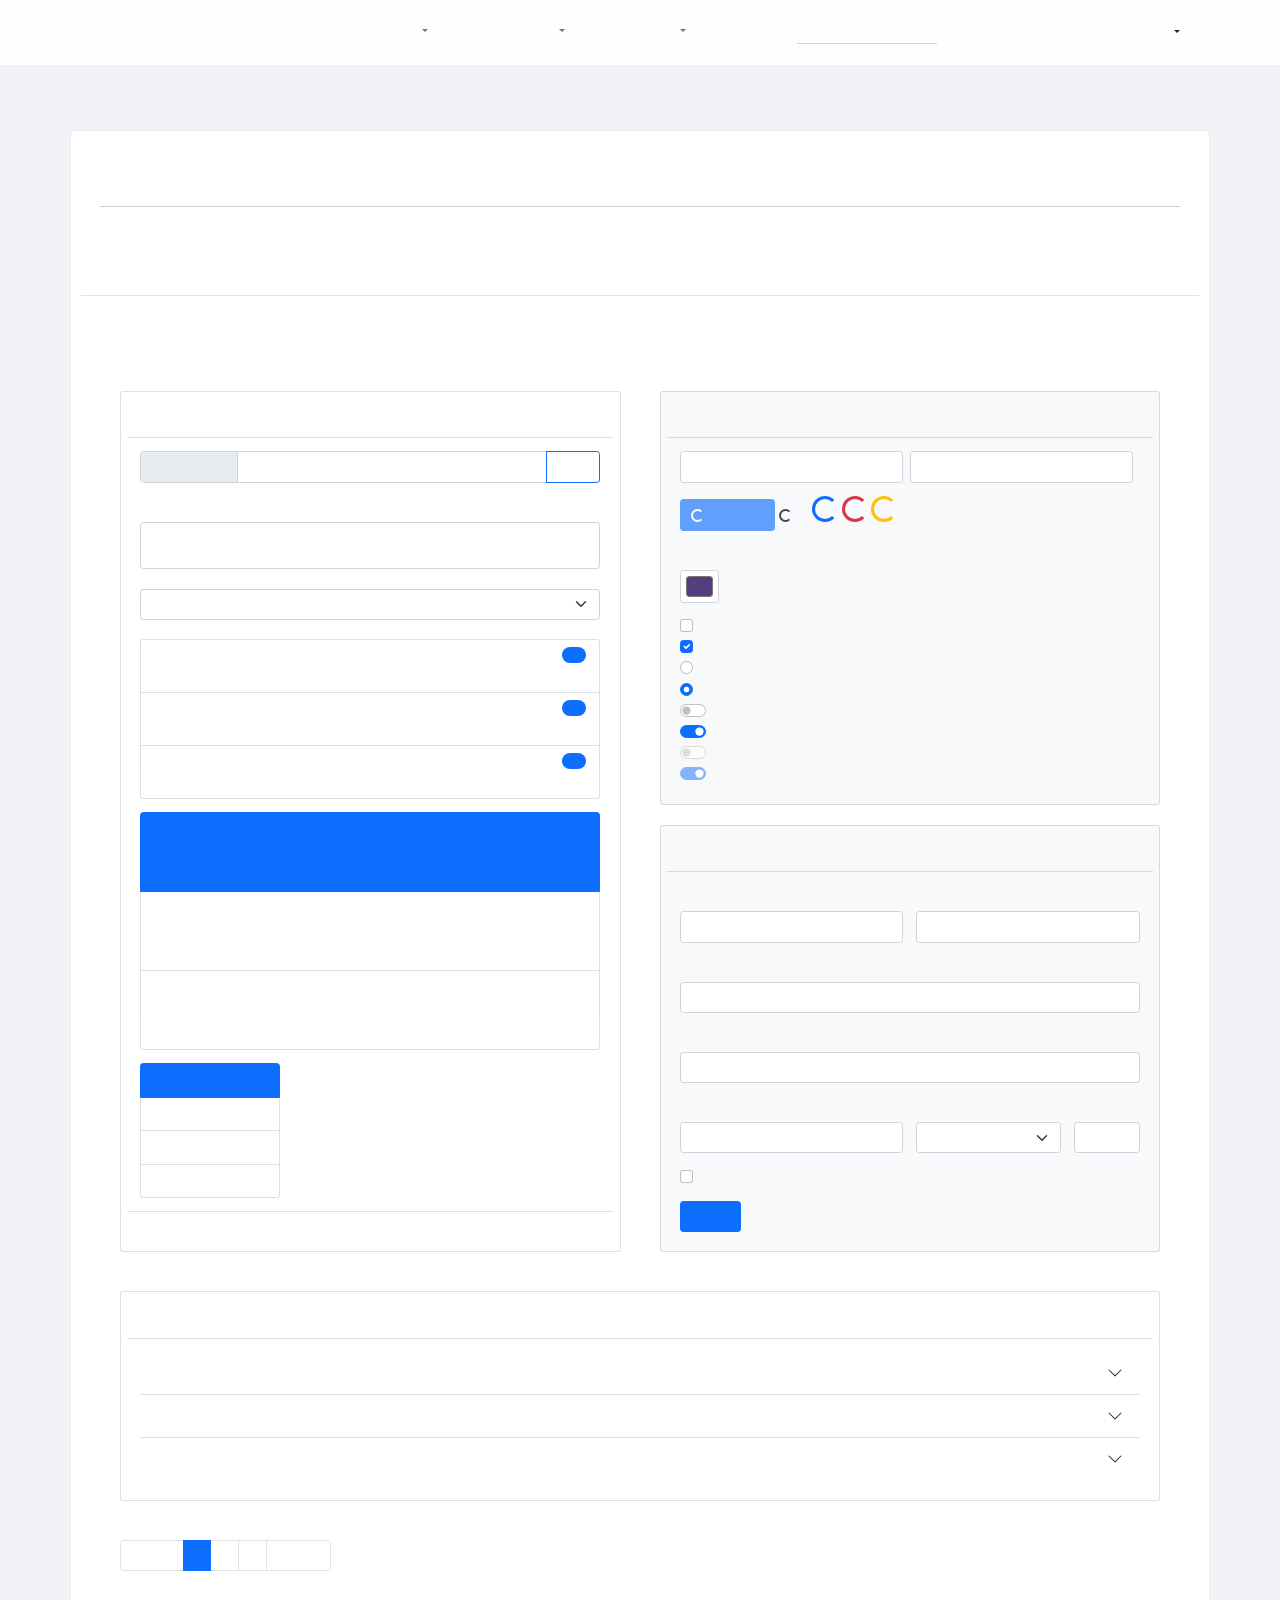
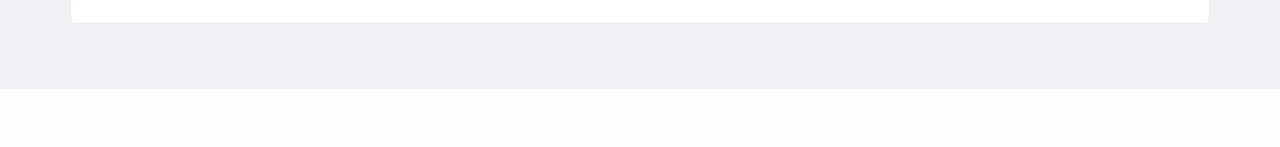
==== commit 457e16cf: "Xirda deyisiklikler" ====
--- a/index.html
+++ b/index.html
@@ -28,8 +28,8 @@
 <body class="bg-body">
 	<!-- begin::main -->
 	<main >
-	<div class="container-fluid bg-pearl">
-		<div class="row">
+	<div class="container-fluid bg-pearl ">
+		<div class="row justify-content-start">
 
 
 
@@ -67,12 +67,12 @@
 					            	</a>
 								    <ul class="dropdown-menu  animate slideIn">
 									  <!-- <li><a class="dropdown-item" href="#"> Dropdown item 1 </a></li> -->
-									  	<li>
+									  	<li class="sub-dropdown">
 									  		<a class="dropdown-item menu-text" href="#">
 									  			<span class="icon"><i class="fas fa-map"></i></span>
 									  			<span>Region <span class="float-end">&raquo;</span></span>
 									  		</a>
-									  	 <ul class="submenu dropdown-menu">
+									  	 <ul class="submenu dropdown-menu sub-dropdown-menu">
 										    <li>
 										    	<a class="dropdown-item menu-text" href="#">
 										    		<span class="icon"><i class="fas fa-globe-europe"></i></span>
@@ -319,686 +319,339 @@
 	<!-- begin::content -->
 	<div class="content d-flex flex-column flex-column-fluid mt-6" style="min-height: 800px;">
 		<div class="container">
-			<div class="cards py-4">
-				<ul class="nav nav-tabs" id="myTab" role="tablist">
-					<div class="col-md-12">
-				  		<div class="h-100 p-4">
-				  			<h4>28 saylı məktəb, Abşeron Rayonu, Bakı şəhəri</h4>
-				  			<hr>
-				  		</div>
-				  	</div>
-				  <li class="nav-item" role="presentation">
-				    <button class="nav-link active" id="info-tab" data-bs-toggle="tab" data-bs-target="#info" type="button" role="tab" aria-controls="info" aria-selected="true"><span class="icon"><i class="fas fa-info"></i></span> Məlumat</button>
-				  </li>
-				  <li class="nav-item" role="presentation">
-				    <button class="nav-link" id="profile-tab" data-bs-toggle="tab" data-bs-target="#profile" type="button" role="tab" aria-controls="profile" aria-selected="false"><span class="icon"><i class="fas fa-warehouse"></i></span> Təchizat</button>
-				  </li>
-				  <li class="nav-item" role="presentation">
-				    <button class="nav-link" id="contact-tab" data-bs-toggle="tab" data-bs-target="#contact" type="button" role="tab" aria-controls="contact" aria-selected="false"><span class="icon"><i class="fas fa-ellipsis-h"></i></span> Digər</button>
-				  </li>
-				</ul>
-
-
-				<div class="tab-content" id="myTabContent">
-
-				  <!-- begin::tab1 -->
-				  <div class="tab-pane fade show active p-4" id="info" role="tabpanel" aria-labelledby="info-tab">
-				  	<div class="col-md-12">
-				  		<div class="h-100 p-3">
-				  			<h4>Başlıq</h4>
-				  		</div>
-				  	</div>
-				  	<div class="col-md-6 col-sm-12">
-				  		<div class="card p-2 m-4">
-				  			<div class="card-header">
-				  				<h5>Seçimlər</h5>
-				  			</div>
-				  			<div class="card-body">
-				  				<div class="col-md-12">
-					  				<div class="input-group">
-						  				<input type="file" class="form-control" id="inputGroupFile04" aria-describedby="inputGroupFileAddon04" aria-label="Upload" multiple name="file">
-								  		<button class="btn btn-outline-primary" type="button" id="inputGroupFileAddon04">Yüklə</button>
+			<div class="row justify-content-start">
+				<div class="cards py-4">
+					<ul class="nav nav-tabs" id="myTab" role="tablist">
+						<div class="col-md-12">
+					  		<div class="h-100 p-4">
+					  			<h4>28 saylı məktəb, Abşeron Rayonu, Bakı şəhəri</h4>
+					  			<hr>
+					  		</div>
+					  	</div>
+					  <li class="nav-item" role="presentation">
+					    <button class="nav-link active" id="info-tab" data-bs-toggle="tab" data-bs-target="#info" type="button" role="tab" aria-controls="info" aria-selected="true"><span class="icon"><i class="fas fa-info"></i></span> Məlumat</button>
+					  </li>
+					  <li class="nav-item" role="presentation">
+					    <button class="nav-link" id="profile-tab" data-bs-toggle="tab" data-bs-target="#profile" type="button" role="tab" aria-controls="profile" aria-selected="false"><span class="icon"><i class="fas fa-warehouse"></i></span> Təchizat</button>
+					  </li>
+					  <li class="nav-item" role="presentation">
+					    <button class="nav-link" id="contact-tab" data-bs-toggle="tab" data-bs-target="#contact" type="button" role="tab" aria-controls="contact" aria-selected="false"><span class="icon"><i class="fas fa-ellipsis-h"></i></span> Digər</button>
+					  </li>
+					</ul>
+
+
+					<div class="tab-content" id="myTabContent">
+
+					  <!-- begin::tab1 -->
+					  <div class="tab-pane fade show active p-4" id="info" role="tabpanel" aria-labelledby="info-tab">
+					  	<div class="col-md-12">
+					  		<div class="h-100 p-3">
+					  			<h4>Başlıq</h4>
+					  		</div>
+					  	</div>
+					  	<div class="col-md-6 col-sm-12">
+					  		<div class="card p-2 m-4">
+					  			<div class="card-header">
+					  				<h5>Seçimlər</h5>
+					  			</div>
+					  			<div class="card-body">
+					  				<div class="col-md-12">
+						  				<div class="input-group">
+							  				<input type="file" class="form-control" id="inputGroupFile04" aria-describedby="inputGroupFileAddon04" aria-label="Upload" multiple name="file">
+									  		<button class="btn btn-outline-primary" type="button" id="inputGroupFileAddon04">Yüklə</button>
+							  			
+										</div>
 						  			
+						  				<div class="form-floating mt-5">
+										  <input type="email" class="form-control" id="floatingInput" placeholder="name@example.com">
+										  <label for="floatingInput">Email address</label>
+										</div>
+						  			</div>
+
+						  			<div class="col-md-12 my-4">
+						  				<select class="form-select form-select-md" >
+										  <option selected>Open this select menu</option>
+										  <option value="1">One</option>
+										  <option value="2">Two</option>
+										  <option value="3">Three</option>
+										</select>
+					  				</div>
+
+					  				<div class="col-md-12">
+					  					<ol class="list-group list-group-numbered">
+										  <li class="list-group-item d-flex justify-content-between align-items-start">
+										    <div class="ms-2 me-auto">
+										      <div class="fw-bold">Subheading</div>
+										      Cras justo odio
+										    </div>
+										    <span class="badge bg-primary rounded-pill">14</span>
+										  </li>
+										  <li class="list-group-item d-flex justify-content-between align-items-start">
+										    <div class="ms-2 me-auto">
+										      <div class="fw-bold">Subheading</div>
+										      Cras justo odio
+										    </div>
+										    <span class="badge bg-primary rounded-pill">14</span>
+										  </li>
+										  <li class="list-group-item d-flex justify-content-between align-items-start">
+										    <div class="ms-2 me-auto">
+										      <div class="fw-bold">Subheading</div>
+										      Cras justo odio
+										    </div>
+										    <span class="badge bg-primary rounded-pill">14</span>
+										  </li>
+										</ol>				  					
+					  				</div>
+
+					  				<div class="col-md-12 pt-3">
+					  					<div class="list-group">
+										  <a href="#" class="list-group-item list-group-item-action active" aria-current="true">
+										    <div class="d-flex w-100 justify-content-between">
+										      <h5 class="mb-1">List group item heading</h5>
+										      <small>3 days ago</small>
+										    </div>
+										    <p class="mb-1">Some placeholder content in a paragraph.</p>
+										    <small>And some small print.</small>
+										  </a>
+										  <a href="#" class="list-group-item list-group-item-action">
+										    <div class="d-flex w-100 justify-content-between">
+										      <h5 class="mb-1">List group item heading</h5>
+										      <small class="text-muted">3 days ago</small>
+										    </div>
+										    <p class="mb-1">Some placeholder content in a paragraph.</p>
+										    <small class="text-muted">And some muted small print.</small>
+										  </a>
+										  <a href="#" class="list-group-item list-group-item-action">
+										    <div class="d-flex w-100 justify-content-between">
+										      <h5 class="mb-1">List group item heading</h5>
+										      <small class="text-muted">3 days ago</small>
+										    </div>
+										    <p class="mb-1">Some placeholder content in a paragraph.</p>
+										    <small class="text-muted">And some muted small print.</small>
+										  </a>
+										</div>
+					  				</div>
+
+					  				<div class="col-md-12 pt-3">
+					  					<div class="row">
+										  <div class="col-4">
+										    <div class="list-group" id="list-tab" role="tablist">
+										      <a class="list-group-item list-group-item-action active" id="list-home-list" data-bs-toggle="list" href="#list-home" role="tab" aria-controls="home">Home</a>
+										      <a class="list-group-item list-group-item-action" id="list-profile-list" data-bs-toggle="list" href="#list-profile" role="tab" aria-controls="profile">Profile</a>
+										      <a class="list-group-item list-group-item-action" id="list-messages-list" data-bs-toggle="list" href="#list-messages" role="tab" aria-controls="messages">Messages</a>
+										      <a class="list-group-item list-group-item-action" id="list-settings-list" data-bs-toggle="list" href="#list-settings" role="tab" aria-controls="settings">Settings</a>
+										    </div>
+										  </div>
+										  <div class="col-8">
+										    <div class="tab-content" id="nav-tabContent">
+										      <div class="tab-pane fade show active" id="list-home" role="tabpanel" aria-labelledby="list-home-list">Home content</div>
+										      <div class="tab-pane fade" id="list-profile" role="tabpanel" aria-labelledby="list-profile-list">Profile content</div>
+										      <div class="tab-pane fade" id="list-messages" role="tabpanel" aria-labelledby="list-messages-list">Messages content</div>
+										      <div class="tab-pane fade" id="list-settings" role="tabpanel" aria-labelledby="list-settings-list">Settings content</div>
+										    </div>
+										  </div>
+										</div>
+					  				</div>
+
+
+					  			</div>
+					  			<div class="card-footer">
+					  				<span class="text-muted fst-italic">* Lütfən seçim edin</span>
+					  			</div>
+					  			
+					  		</div>
+					  	</div>
+					  	<div class="col-md-6 col-sm-12">
+					  		<div class="card bg-light p-2 m-4">
+					  			<div class="card-header">
+					  				<h5>Məlumatlar</h5>
+					  			</div>
+					  			<div class="card-body">
+					  				<div class="col-md-6 col-sm-12 pe-2 ">
+									    <input type="text" class="form-control" placeholder="Adı" aria-label="Adı">
 									</div>
-					  			
-					  				<div class="form-floating mt-5">
-									  <input type="email" class="form-control" id="floatingInput" placeholder="name@example.com">
-									  <label for="floatingInput">Email address</label>
+									<div class="col-md-6 col-sm-12 pe-2">
+									    <input type="text" class="form-control" placeholder="Markası" aria-label="Markası">
 									</div>
+
+									<div class="col-md-12 mt-3">
+										<button class="btn btn-primary" type="button" disabled>
+										  <span class="spinner-border spinner-border-sm" role="status" aria-hidden="true"></span>
+										  Loading...
+										</button>
+
+										<div class="spinner-border spinner-border-sm" role="status">
+										  <span class="visually-hidden">Loading...</span>
+										</div>
+										<div class="spinner-grow spinner-grow-sm" role="status">
+										  <span class="visually-hidden">Loading...</span>
+										</div>
+										<div class="spinner-border text-primary" role="status">
+										  <span class="visually-hidden">Loading...</span>
+										</div>
+										<div class="spinner-border text-danger" role="status">
+										  <span class="visually-hidden">Loading...</span>
+										</div>
+										<div class="spinner-border text-warning" role="status">
+										  <span class="visually-hidden">Loading...</span>
+										</div>
+										<div class="spinner-grow text-primary" role="status">
+										  <span class="visually-hidden">Loading...</span>
+										</div>
+										<div class="spinner-grow text-danger" role="status">
+										  <span class="visually-hidden">Loading...</span>
+										</div>
+										<div class="spinner-grow text-warning" role="status">
+										  <span class="visually-hidden">Loading...</span>
+										</div>
+									</div>
+									<div class="col-md-12 mt-3">
+										<label for="exampleColorInput" class="form-label">Color picker</label>
+										<input type="color" class="form-control form-control-color" id="exampleColorInput" value="#563d7c" title="Choose your color">
+									</div>
+									<div class="col-md-12 mt-3">
+										<div class="form-check">
+										  <input class="form-check-input" type="checkbox" value="" id="flexCheckDefault">
+										  <label class="form-check-label" for="flexCheckDefault">
+										    Default checkbox
+										  </label>
+										</div>
+										<div class="form-check">
+										  <input class="form-check-input" type="checkbox" value="" id="flexCheckChecked" checked>
+										  <label class="form-check-label" for="flexCheckChecked">
+										    Checked checkbox
+										  </label>
+										</div>
+										<div class="form-check">
+										  <input class="form-check-input" type="radio" name="flexRadioDefault" id="flexRadioDefault1">
+										  <label class="form-check-label" for="flexRadioDefault1">
+										    Default radio
+										  </label>
+										</div>
+										<div class="form-check">
+										  <input class="form-check-input" type="radio" name="flexRadioDefault" id="flexRadioDefault2" checked>
+										  <label class="form-check-label" for="flexRadioDefault2">
+										    Default checked radio
+										  </label>
+										</div>
+										<div class="form-check form-switch">
+										  <input class="form-check-input" type="checkbox" id="flexSwitchCheckDefault">
+										  <label class="form-check-label" for="flexSwitchCheckDefault">Default switch checkbox input</label>
+										</div>
+										<div class="form-check form-switch">
+										  <input class="form-check-input" type="checkbox" id="flexSwitchCheckChecked" checked>
+										  <label class="form-check-label" for="flexSwitchCheckChecked">Checked switch checkbox input</label>
+										</div>
+										<div class="form-check form-switch">
+										  <input class="form-check-input" type="checkbox" id="flexSwitchCheckDisabled" disabled>
+										  <label class="form-check-label" for="flexSwitchCheckDisabled">Disabled switch checkbox input</label>
+										</div>
+										<div class="form-check form-switch">
+										  <input class="form-check-input" type="checkbox" id="flexSwitchCheckCheckedDisabled" checked disabled>
+										  <label class="form-check-label" for="flexSwitchCheckCheckedDisabled">Disabled checked switch checkbox input</label>
+										</div>							
+									</div>
+					  			</div>				  			
+					  		</div>
+
+					  		<div class="card bg-light p-2 m-4">
+					  			<div class="card-header">
+					  				<h5>Məlumatlar</h5>
 					  			</div>
-
-					  			<div class="col-md-12 my-4">
-					  				<select class="form-select form-select-md" >
-									  <option selected>Open this select menu</option>
-									  <option value="1">One</option>
-									  <option value="2">Two</option>
-									  <option value="3">Three</option>
-									</select>
-				  				</div>
-
-				  				<div class="col-md-12">
-				  					<ol class="list-group list-group-numbered">
-									  <li class="list-group-item d-flex justify-content-between align-items-start">
-									    <div class="ms-2 me-auto">
-									      <div class="fw-bold">Subheading</div>
-									      Cras justo odio
-									    </div>
-									    <span class="badge bg-primary rounded-pill">14</span>
-									  </li>
-									  <li class="list-group-item d-flex justify-content-between align-items-start">
-									    <div class="ms-2 me-auto">
-									      <div class="fw-bold">Subheading</div>
-									      Cras justo odio
-									    </div>
-									    <span class="badge bg-primary rounded-pill">14</span>
-									  </li>
-									  <li class="list-group-item d-flex justify-content-between align-items-start">
-									    <div class="ms-2 me-auto">
-									      <div class="fw-bold">Subheading</div>
-									      Cras justo odio
-									    </div>
-									    <span class="badge bg-primary rounded-pill">14</span>
-									  </li>
-									</ol>				  					
-				  				</div>
-
-				  				<div class="col-md-12 pt-3">
-				  					<div class="list-group">
-									  <a href="#" class="list-group-item list-group-item-action active" aria-current="true">
-									    <div class="d-flex w-100 justify-content-between">
-									      <h5 class="mb-1">List group item heading</h5>
-									      <small>3 days ago</small>
-									    </div>
-									    <p class="mb-1">Some placeholder content in a paragraph.</p>
-									    <small>And some small print.</small>
-									  </a>
-									  <a href="#" class="list-group-item list-group-item-action">
-									    <div class="d-flex w-100 justify-content-between">
-									      <h5 class="mb-1">List group item heading</h5>
-									      <small class="text-muted">3 days ago</small>
-									    </div>
-									    <p class="mb-1">Some placeholder content in a paragraph.</p>
-									    <small class="text-muted">And some muted small print.</small>
-									  </a>
-									  <a href="#" class="list-group-item list-group-item-action">
-									    <div class="d-flex w-100 justify-content-between">
-									      <h5 class="mb-1">List group item heading</h5>
-									      <small class="text-muted">3 days ago</small>
-									    </div>
-									    <p class="mb-1">Some placeholder content in a paragraph.</p>
-									    <small class="text-muted">And some muted small print.</small>
-									  </a>
-									</div>
-				  				</div>
-
-				  				<div class="col-md-12 pt-3">
-				  					<div class="row">
-									  <div class="col-4">
-									    <div class="list-group" id="list-tab" role="tablist">
-									      <a class="list-group-item list-group-item-action active" id="list-home-list" data-bs-toggle="list" href="#list-home" role="tab" aria-controls="home">Home</a>
-									      <a class="list-group-item list-group-item-action" id="list-profile-list" data-bs-toggle="list" href="#list-profile" role="tab" aria-controls="profile">Profile</a>
-									      <a class="list-group-item list-group-item-action" id="list-messages-list" data-bs-toggle="list" href="#list-messages" role="tab" aria-controls="messages">Messages</a>
-									      <a class="list-group-item list-group-item-action" id="list-settings-list" data-bs-toggle="list" href="#list-settings" role="tab" aria-controls="settings">Settings</a>
+					  			<div class="card-body">
+					  				<form class="row g-3">
+									  <div class="col-md-6">
+									    <label for="inputEmail4" class="form-label">Email</label>
+									    <input type="email" class="form-control" id="inputEmail4">
+									  </div>
+									  <div class="col-md-6">
+									    <label for="inputPassword4" class="form-label">Password</label>
+									    <input type="password" class="form-control" id="inputPassword4">
+									  </div>
+									  <div class="col-12">
+									    <label for="inputAddress" class="form-label">Address</label>
+									    <input type="text" class="form-control" id="inputAddress" placeholder="1234 Main St">
+									  </div>
+									  <div class="col-12">
+									    <label for="inputAddress2" class="form-label">Address 2</label>
+									    <input type="text" class="form-control" id="inputAddress2" placeholder="Apartment, studio, or floor">
+									  </div>
+									  <div class="col-md-6">
+									    <label for="inputCity" class="form-label">City</label>
+									    <input type="text" class="form-control" id="inputCity">
+									  </div>
+									  <div class="col-md-4">
+									    <label for="inputState" class="form-label">State</label>
+									    <select id="inputState" class="form-select">
+									      <option selected>Choose...</option>
+									      <option>...</option>
+									    </select>
+									  </div>
+									  <div class="col-md-2">
+									    <label for="inputZip" class="form-label">Zip</label>
+									    <input type="text" class="form-control" id="inputZip">
+									  </div>
+									  <div class="col-12">
+									    <div class="form-check">
+									      <input class="form-check-input" type="checkbox" id="gridCheck">
+									      <label class="form-check-label" for="gridCheck">
+									        Check me out
+									      </label>
 									    </div>
 									  </div>
-									  <div class="col-8">
-									    <div class="tab-content" id="nav-tabContent">
-									      <div class="tab-pane fade show active" id="list-home" role="tabpanel" aria-labelledby="list-home-list">Home content</div>
-									      <div class="tab-pane fade" id="list-profile" role="tabpanel" aria-labelledby="list-profile-list">Profile content</div>
-									      <div class="tab-pane fade" id="list-messages" role="tabpanel" aria-labelledby="list-messages-list">Messages content</div>
-									      <div class="tab-pane fade" id="list-settings" role="tabpanel" aria-labelledby="list-settings-list">Settings content</div>
+									  <div class="col-12">
+									    <button type="submit" class="btn btn-primary">Sign in</button>
+									  </div>
+									</form>
+
+
+
+					  			</div>				  			
+					  		</div>
+					  	</div>
+					  	<div class="col-md-12">
+					  		<div class="card p-2 m-4">
+					  			<div class="card-header">
+					  				<h5>Akkordion</h5>
+						  		</div>
+						  		<div class="card-body">
+						  			<div class="accordion accordion-flush" id="accordionFlushExample">
+									  <div class="accordion-item">
+									    <h2 class="accordion-header" id="flush-headingOne">
+									      <button class="accordion-button collapsed" type="button" data-bs-toggle="collapse" data-bs-target="#flush-collapseOne" aria-expanded="false" aria-controls="flush-collapseOne">
+									        Accordion Item #1
+									      </button>
+									    </h2>
+									    <div id="flush-collapseOne" class="accordion-collapse collapse" aria-labelledby="flush-headingOne" data-bs-parent="#accordionFlushExample">
+									      <div class="accordion-body">Placeholder content for this accordion, which is intended to demonstrate the <code>.accordion-flush</code> class. This is the first item's accordion body.</div>
+									    </div>
+									  </div>
+									  <div class="accordion-item">
+									    <h2 class="accordion-header" id="flush-headingTwo">
+									      <button class="accordion-button collapsed" type="button" data-bs-toggle="collapse" data-bs-target="#flush-collapseTwo" aria-expanded="false" aria-controls="flush-collapseTwo">
+									        Accordion Item #2
+									      </button>
+									    </h2>
+									    <div id="flush-collapseTwo" class="accordion-collapse collapse" aria-labelledby="flush-headingTwo" data-bs-parent="#accordionFlushExample">
+									      <div class="accordion-body">Placeholder content for this accordion, which is intended to demonstrate the <code>.accordion-flush</code> class. This is the second item's accordion body. Let's imagine this being filled with some actual content.</div>
+									    </div>
+									  </div>
+									  <div class="accordion-item">
+									    <h2 class="accordion-header" id="flush-headingThree">
+									      <button class="accordion-button collapsed" type="button" data-bs-toggle="collapse" data-bs-target="#flush-collapseThree" aria-expanded="false" aria-controls="flush-collapseThree">
+									        Accordion Item #3
+									      </button>
+									    </h2>
+									    <div id="flush-collapseThree" class="accordion-collapse collapse" aria-labelledby="flush-headingThree" data-bs-parent="#accordionFlushExample">
+									      <div class="accordion-body">Placeholder content for this accordion, which is intended to demonstrate the <code>.accordion-flush</code> class. This is the third item's accordion body. Nothing more exciting happening here in terms of content, but just filling up the space to make it look, at least at first glance, a bit more representative of how this would look in a real-world application.</div>
 									    </div>
 									  </div>
 									</div>
-				  				</div>
-
-
-				  			</div>
-				  			<div class="card-footer">
-				  				<span class="text-muted fst-italic">* Lütfən seçim edin</span>
-				  			</div>
-				  			
-				  		</div>
-				  	</div>
-				  	<div class="col-md-6 col-sm-12">
-				  		<div class="card bg-light p-2 m-4">
-				  			<div class="card-header">
-				  				<h5>Məlumatlar</h5>
-				  			</div>
-				  			<div class="card-body">
-				  				<div class="col-md-6 col-sm-12 pe-2 ">
-								    <input type="text" class="form-control" placeholder="Adı" aria-label="Adı">
-								</div>
-								<div class="col-md-6 col-sm-12 pe-2">
-								    <input type="text" class="form-control" placeholder="Markası" aria-label="Markası">
-								</div>
-
-								<div class="col-md-12 mt-3">
-									<button class="btn btn-primary" type="button" disabled>
-									  <span class="spinner-border spinner-border-sm" role="status" aria-hidden="true"></span>
-									  Loading...
-									</button>
-
-									<div class="spinner-border spinner-border-sm" role="status">
-									  <span class="visually-hidden">Loading...</span>
-									</div>
-									<div class="spinner-grow spinner-grow-sm" role="status">
-									  <span class="visually-hidden">Loading...</span>
-									</div>
-									<div class="spinner-border text-primary" role="status">
-									  <span class="visually-hidden">Loading...</span>
-									</div>
-									<div class="spinner-border text-danger" role="status">
-									  <span class="visually-hidden">Loading...</span>
-									</div>
-									<div class="spinner-border text-warning" role="status">
-									  <span class="visually-hidden">Loading...</span>
-									</div>
-									<div class="spinner-grow text-primary" role="status">
-									  <span class="visually-hidden">Loading...</span>
-									</div>
-									<div class="spinner-grow text-danger" role="status">
-									  <span class="visually-hidden">Loading...</span>
-									</div>
-									<div class="spinner-grow text-warning" role="status">
-									  <span class="visually-hidden">Loading...</span>
-									</div>
-								</div>
-								<div class="col-md-12 mt-3">
-									<label for="exampleColorInput" class="form-label">Color picker</label>
-									<input type="color" class="form-control form-control-color" id="exampleColorInput" value="#563d7c" title="Choose your color">
-								</div>
-								<div class="col-md-12 mt-3">
-									<div class="form-check">
-									  <input class="form-check-input" type="checkbox" value="" id="flexCheckDefault">
-									  <label class="form-check-label" for="flexCheckDefault">
-									    Default checkbox
-									  </label>
-									</div>
-									<div class="form-check">
-									  <input class="form-check-input" type="checkbox" value="" id="flexCheckChecked" checked>
-									  <label class="form-check-label" for="flexCheckChecked">
-									    Checked checkbox
-									  </label>
-									</div>
-									<div class="form-check">
-									  <input class="form-check-input" type="radio" name="flexRadioDefault" id="flexRadioDefault1">
-									  <label class="form-check-label" for="flexRadioDefault1">
-									    Default radio
-									  </label>
-									</div>
-									<div class="form-check">
-									  <input class="form-check-input" type="radio" name="flexRadioDefault" id="flexRadioDefault2" checked>
-									  <label class="form-check-label" for="flexRadioDefault2">
-									    Default checked radio
-									  </label>
-									</div>
-									<div class="form-check form-switch">
-									  <input class="form-check-input" type="checkbox" id="flexSwitchCheckDefault">
-									  <label class="form-check-label" for="flexSwitchCheckDefault">Default switch checkbox input</label>
-									</div>
-									<div class="form-check form-switch">
-									  <input class="form-check-input" type="checkbox" id="flexSwitchCheckChecked" checked>
-									  <label class="form-check-label" for="flexSwitchCheckChecked">Checked switch checkbox input</label>
-									</div>
-									<div class="form-check form-switch">
-									  <input class="form-check-input" type="checkbox" id="flexSwitchCheckDisabled" disabled>
-									  <label class="form-check-label" for="flexSwitchCheckDisabled">Disabled switch checkbox input</label>
-									</div>
-									<div class="form-check form-switch">
-									  <input class="form-check-input" type="checkbox" id="flexSwitchCheckCheckedDisabled" checked disabled>
-									  <label class="form-check-label" for="flexSwitchCheckCheckedDisabled">Disabled checked switch checkbox input</label>
-									</div>							
-								</div>
-				  			</div>				  			
-				  		</div>
-
-				  		<div class="card bg-light p-2 m-4">
-				  			<div class="card-header">
-				  				<h5>Məlumatlar</h5>
-				  			</div>
-				  			<div class="card-body">
-				  				<form class="row g-3">
-								  <div class="col-md-6">
-								    <label for="inputEmail4" class="form-label">Email</label>
-								    <input type="email" class="form-control" id="inputEmail4">
-								  </div>
-								  <div class="col-md-6">
-								    <label for="inputPassword4" class="form-label">Password</label>
-								    <input type="password" class="form-control" id="inputPassword4">
-								  </div>
-								  <div class="col-12">
-								    <label for="inputAddress" class="form-label">Address</label>
-								    <input type="text" class="form-control" id="inputAddress" placeholder="1234 Main St">
-								  </div>
-								  <div class="col-12">
-								    <label for="inputAddress2" class="form-label">Address 2</label>
-								    <input type="text" class="form-control" id="inputAddress2" placeholder="Apartment, studio, or floor">
-								  </div>
-								  <div class="col-md-6">
-								    <label for="inputCity" class="form-label">City</label>
-								    <input type="text" class="form-control" id="inputCity">
-								  </div>
-								  <div class="col-md-4">
-								    <label for="inputState" class="form-label">State</label>
-								    <select id="inputState" class="form-select">
-								      <option selected>Choose...</option>
-								      <option>...</option>
-								    </select>
-								  </div>
-								  <div class="col-md-2">
-								    <label for="inputZip" class="form-label">Zip</label>
-								    <input type="text" class="form-control" id="inputZip">
-								  </div>
-								  <div class="col-12">
-								    <div class="form-check">
-								      <input class="form-check-input" type="checkbox" id="gridCheck">
-								      <label class="form-check-label" for="gridCheck">
-								        Check me out
-								      </label>
-								    </div>
-								  </div>
-								  <div class="col-12">
-								    <button type="submit" class="btn btn-primary">Sign in</button>
-								  </div>
-								</form>
-
-
-
-				  			</div>				  			
-				  		</div>
-				  	</div>
-				  	<div class="col-md-12">
-				  		<div class="card p-2 m-4">
-				  			<div class="card-header">
-				  				<h5>Akkordion</h5>
+						  		</div>
 					  		</div>
-					  		<div class="card-body">
-					  			<div class="accordion accordion-flush" id="accordionFlushExample">
-								  <div class="accordion-item">
-								    <h2 class="accordion-header" id="flush-headingOne">
-								      <button class="accordion-button collapsed" type="button" data-bs-toggle="collapse" data-bs-target="#flush-collapseOne" aria-expanded="false" aria-controls="flush-collapseOne">
-								        Accordion Item #1
-								      </button>
-								    </h2>
-								    <div id="flush-collapseOne" class="accordion-collapse collapse" aria-labelledby="flush-headingOne" data-bs-parent="#accordionFlushExample">
-								      <div class="accordion-body">Placeholder content for this accordion, which is intended to demonstrate the <code>.accordion-flush</code> class. This is the first item's accordion body.</div>
-								    </div>
-								  </div>
-								  <div class="accordion-item">
-								    <h2 class="accordion-header" id="flush-headingTwo">
-								      <button class="accordion-button collapsed" type="button" data-bs-toggle="collapse" data-bs-target="#flush-collapseTwo" aria-expanded="false" aria-controls="flush-collapseTwo">
-								        Accordion Item #2
-								      </button>
-								    </h2>
-								    <div id="flush-collapseTwo" class="accordion-collapse collapse" aria-labelledby="flush-headingTwo" data-bs-parent="#accordionFlushExample">
-								      <div class="accordion-body">Placeholder content for this accordion, which is intended to demonstrate the <code>.accordion-flush</code> class. This is the second item's accordion body. Let's imagine this being filled with some actual content.</div>
-								    </div>
-								  </div>
-								  <div class="accordion-item">
-								    <h2 class="accordion-header" id="flush-headingThree">
-								      <button class="accordion-button collapsed" type="button" data-bs-toggle="collapse" data-bs-target="#flush-collapseThree" aria-expanded="false" aria-controls="flush-collapseThree">
-								        Accordion Item #3
-								      </button>
-								    </h2>
-								    <div id="flush-collapseThree" class="accordion-collapse collapse" aria-labelledby="flush-headingThree" data-bs-parent="#accordionFlushExample">
-								      <div class="accordion-body">Placeholder content for this accordion, which is intended to demonstrate the <code>.accordion-flush</code> class. This is the third item's accordion body. Nothing more exciting happening here in terms of content, but just filling up the space to make it look, at least at first glance, a bit more representative of how this would look in a real-world application.</div>
-								    </div>
-								  </div>
-								</div>
-					  		</div>
-				  		</div>
-				  	</div>
-				  	<!-- begin::tab1 Pagination -->
-				  	<div class="col-md-12 p-4">
-				  		<div class="col-md-4">
-							<nav aria-label="Page navigation example p-0">
-							  <ul class="pagination">
-							    <li class="page-item disabled"><a class="page-link" href="#">Əvvəlki</a></li>
-							    <li class="page-item active"><a class="page-link" href="#">1</a></li>
-							    <li class="page-item"><a class="page-link" href="#">2</a></li>
-							    <li class="page-item"><a class="page-link" href="#">3</a></li>
-							    <li class="page-item"><a class="page-link" href="#">Növbəti</a></li>
-							  </ul>
-							</nav>
-						</div>
-						<div class="col-md-4 float-end">
-
-							<div class="text-muted p-2 text-end">
-								<span>Toplam məlumat: 100</span>
-
-								
-							</div>
-
-						</div>
-				  	</div>
-				  	<!-- end::tab1 Pagination -->
-				  </div>
-				  <!-- end::tab2 -->
-
-				  <!-- begin::tab2 -->
-				  <div class="tab-pane fade p-4" id="profile" role="tabpanel" aria-labelledby="profile-tab">
-					<div class="card card-custom gutter-b">
-					   <!--begin::Header-->
-					   <div class="card-header border-0 py-5">
-					   	<div class="col-md-6">
-					   		<h3>Bütün sənəldərin siyahısı</h3>
-					   	</div>
-					   	<div class="col-md-6">
-							<div class="btn-group float-end" role="group">
-							    <button id="btnGroupDrop1" type="button" class="btn btn-primary dropdown-toggle" data-bs-toggle="dropdown" aria-expanded="false">
-							      <span class="mr-2">
-							               	<i class="fas fa-file-medical fa-1x"></i>
-							            </span>
-							            Yeni
-							    </button>
-							    <ul class="dropdown-menu" aria-labelledby="btnGroupDrop1">
-							      <li><a class="dropdown-item" href="#">Dropdown link</a></li>
-							      <li><a class="dropdown-item" href="#">Dropdown link</a></li>
-							    </ul>
-							</div>
-
-
-					   	</div>
-					      	
-					    	
-					      	<div class="col-12">
-
-					      		<!-- <div class="col-2">
-					      			<div class="input-group" id="kt_daterangepicker_1">
-									   <input class="form-control form-control-sm text-center" id="kt_daterangepicker_1" data-date-format='dd.mm.yyyy' readonly="readonly" placeholder="Select time" type="text">
-									</div>
-					      		</div>
-					      		<div class="col-2">
-					      			<div id="kt_datatable_filter" class="dataTables_filter">
-					      			<input type="search" class="form-control form-control-sm" placeholder="" aria-controls="kt_datatable" placeholder="Axtar"></div>
-					      		</div>
-					      		<div class="col-4">
-					      			<a href="#" class="btn btn-light btn-hover-primary btn-sm btn-icon mr-2">
-										<i class="flaticon2-file text-muted"></i> Bütün
-									</a>
-					      		</div> -->
-					      		<div class="col-12"><hr></div>
-
-					      		<div class="col-12 align-items-center">
-								   <div class="col-lg-11 col-xl-10 mt-5">
-								      <div class="row align-items-center">
-
-									         <div class="col-md-3">
-								      			<form class="quick-search-form">
-							          				<div class="input-group">
-										               <div class="input-group-prepend">
-										                  <a href="#search" class="input-group-text menu-text">										                  	
-										                        <i class="fas fa-search" for="search"></i>
-										                  </a>
-										               </div>
-										               <input id="search" type="text" class="form-control" placeholder="Axtar...">
-										               
-										            </div>
-						        				</form>	
-								      		</div>
-									         <div class="col-md-3 my-2 my-md-0 col-sm-12">
-									            <div class="align-items-center">
-									               <label class="col-form-label col-lg-4 col-sm-12 px-0 m-0">Status</label>
-												    <div class="col-lg-8 col-sm-12 px-0 m-0">
-												     <select class="form-control selectpicker">
-												      <option>Hamısı</option>
-												      <option>Tamamlandı</option>
-												      <option>Gözləyir</option>
-												      <option>Ləğv edildi</option>
-												     </select>
-												    </div>
-												</div>
-								         	</div>
-								         	<div class="col-md-3 my-2 my-md-0 col-sm-12">
-									            <div class="align-items-center">
-									               <label class="col-form-label col-lg-4 col-sm-12 px-0 m-0">Növ</label>
-												    <div class="col-lg-8 col-sm-12 px-0 m-0">
-												     <select class="form-control selectpicker">
-												      <option>Hamısı</option>
-												      <option>İsti işlər</option>
-												      <option>Soyuq işlər</option>
-												     </select>
-												    </div>
-												</div>
-								         	</div>
-
-								         	<div class="col-md-3 col-sm-12">
-								      			<div class="input-group">
-								      				<label class="col-form-label cursor-pointer col-lg-3 col-sm-12 m-0 px-0" for="daterange">Tarix</label>
-												   <input class="form-control form-control-sm cursor-pointer text-center col-lg-9 col-sm-12" type="text" name="daterange" id="daterange" value="01.01.2020 - 12.31.2020" />
-												</div>
-								      		</div>
-								         
-								      </div>
-								   </div>
-								   <div class="col-lg-1 col-xl-2 mt-5 text-center">
-								      <a href="#" class="btn btn-secondary px-6 font-weight-bold">Axtar</a>
-								   </div>
-								</div>
-					      	</div>
-
-																		   
-						</div>
-					   <!--end::Header-->
-					   <!--begin::Body-->
-					   <div class="card-body py-0">
-					      <!--begin::Table-->
-					      <div class="table-responsive">
-					         <table class="table table-head-custom table-vertical-center table-hover" id="kt_advance_table_widget_1">
-					            <thead>
-					               <tr class="text-left">
-					                  <!-- <th class="pl-0" style="width: 20px">
-					                     <label class="checkbox checkbox-lg checkbox-inline">
-					                     <input type="checkbox" value="1">
-					                     <span></span>
-					                     </label>
-					                  </th> -->
-					                  <th>№</th>
-					                  <th class="pr-0 text-center" style="width: 50px">Statusu</th>
-					                  <th>Adı</th>
-					                  <th class="text-center">Müəllifi</th>
-					                  <th class="text-center" style="width: 150px">Başlama tarixi</th>
-					                  <th class="text-center" style="width: 150px">Bitmə tarixi</th>
-					                  <!-- <th style="min-width: 150px">İcra faizi</th> -->
-					                  <th class="pr-0 text-right" style="width: 180px"></th>
-					               </tr>
-					            </thead>
-					            <tbody>
-					               <tr class='clickable-row' >
-					                  <!-- <td class="pl-0">
-					                     <label class="checkbox checkbox-lg checkbox-inline">
-					                     <input type="checkbox" value="1">
-					                     <span></span>
-					                     </label>
-					                  </td> -->
-					                  
-					                  <td class="haslink" data-href='hot-wp.html'>
-					                  	<span class="">1</span>
-					                  </td>
-
-					                  <td class="haslink" data-href='hot-wp.html'>
-					                  	<span class="label w-100 text-warning bg-light-warning label-inline">Baxılır</span>
-					                  </td>
-					                  <td class="pl-0 haslink" data-href='hot-wp.html'>
-					                     <span class="text-dark-75 font-weight-bolder red-text mb-1 font-size-lg">Sənəd #20471</a>
-					                     <span class="text-muted font-weight-bold text-muted d-block">İşin növü: Əritmə işləri, Elektrik işləri</span>
-					                  </td>
-					                  <td class="pl-0 text-center haslink" data-href='hot-wp.html'>
-					                     <span class="text-dark-75 font-weight-bolder mb-1 font-size-lg">Vüqar Məmmədov</span>
-					                     <span class="text-muted font-weight-bold text-muted d-block">SƏTƏM Mühəndisi</span>
-					                  </td>
-					                  <td class="pl-0 haslink" data-href='hot-wp.html'>                   	
-					                     <span class="font-weight-bolder text-center d-block font-size-lg text-warning">21.03.2021</span>
-					                  </td>
-					                  <td class="pl-0 haslink" data-href='hot-wp.html'>                   	
-					                     <!-- <span class="font-weight-bolder text-center d-block font-size-lg text-info ">23.03.2021</span> -->
-					                  </td>
-					                  
-					                  <!-- <td>
-					                     <div class="d-flex flex-column w-100 mr-2">
-					                        <div class="d-flex align-items-center justify-content-between mb-2">
-					                           <span class="text-muted mr-2 font-size-sm font-weight-bold">75%</span>
-					                           <span class="text-muted font-size-sm font-weight-bold">İrəliləyiş</span>
-					                        </div>
-					                        <div class="progress progress-xs w-100">
-					                           <div class="progress-bar bg-warning" role="progressbar" style="width: 75%;" aria-valuenow="50" aria-valuemin="0" aria-valuemax="100"></div>
-					                        </div>
-					                     </div>
-					                  </td> -->
-
-					                  <td class="text-right">
-					                  	<a href="#" class="btn btn-icon mr-sm btn-light btn-hover-primary btn-xs bookmarked" title="Seçilmişlərə əlavə et">												                        
-					                        <i class="fas fa-bookmark fa-sm text-primary"></i>
-					                     </a>
-
-					                     <a href="#" class="btn btn-icon mr-sm btn-light btn-hover-info btn-xs" title="Çap et">
-					                        <i class="fas fa-print fa-sm text-info"></i>
-					                        
-					                     </a>
-					                     <a href="#" class="btn btn-icon mr-sm btn-light btn-hover-warning btn-xs" title="Düzəliş et">
-					                        <i class="fas fa-edit fa-sm text-warning"></i>
-					                     </a>
-					                     <a href="#" id="delete" class="btn btn-icon mr-sm btn-light btn-hover-danger btn-xs delete" title="Sil" data-bs-toggle="modal" >
-					                        <i class="fas fa-trash fa-sm text-danger"></i>
-					                     </a>
-					                  </td>
-					               </tr>
-
-					               <tr class='clickable-row' >
-
-					                  <td class="haslink" data-href='cold-wp.html'>
-					                  	<span class="">2</span>
-					                  </td>
-
-					                  <td class="haslink" data-href='cold-wp.html'>
-					                  	<span class="label text-warning bg-light-warning label-inline">Baxılır</span>
-					                  </td>
-					                  <td class="pl-0 haslink" data-href='cold-wp.html'>
-					                     <span class="text-dark-75 font-weight-bolder blue-text mb-1 font-size-lg">Sənəd #20471</a>
-					                     <span class="text-muted font-weight-bold text-muted d-block">İşin növü: Əritmə işləri, Elektrik işləri</span>
-					                  </td>
-					                  <td class="pl-0 text-center haslink" data-href='cold-wp.html'>
-					                     <span class="text-dark-75 font-weight-bolder mb-1 font-size-lg">Vüqar Məmmədov</span>
-					                     <span class="text-muted font-weight-bold text-muted d-block">SƏTƏM Mühəndisi</span>
-					                  </td>
-					                  <td class="pl-0 haslink" data-href='cold-wp.html'>                   	
-					                     <span class="font-weight-bolder text-center d-block font-size-lg text-warning">21.03.2021</span>
-					                  </td>
-					                  <td class="pl-0 haslink" data-href='cold-wp.html'>                   	
-					                     <!-- <span class="font-weight-bolder text-center d-block font-size-lg text-info ">23.03.2021</span> -->
-					                  </td>
-
-
-					                  <td class="text-right">
-					                  	<a href="#" class="btn btn-icon mr-sm btn-light btn-hover-primary btn-xs bookmarked1" title="Seçilmişlərə əlavə et">												                        
-					                        <i class="fas fa-bookmark fa-sm text-primary"></i>
-					                     </a>
-
-					                     <a href="#" class="btn btn-icon mr-sm btn-light btn-hover-info btn-xs" title="Çap et">
-					                        <i class="fas fa-print fa-sm text-info"></i>
-					                        
-					                     </a>
-					                     <a href="#" class="btn btn-icon mr-sm btn-light btn-hover-warning btn-xs" title="Düzəliş et">
-					                        <i class="fas fa-edit fa-sm text-warning"></i>
-					                     </a>
-					                     <a href="#" id="delete1" class="btn btn-icon mr-sm btn-light btn-hover-danger btn-xs delete1" title="Sil" data-bs-toggle="modal">
-					                        <i class="fas fa-trash fa-sm text-danger"></i>
-					                     </a>
-					                  </td>
-					               </tr>
-
-					               <tr class='clickable-row'>
-
-					                  <td class="haslink" data-href='cold-wp.html'>
-					                  	<span class="">3</span>
-					                  </td>
-
-					                  <td class="haslink" data-href='cold-wp.html'>
-					                  	<span class="label text-danger bg-light-danger label-inline">Ləğv edildi</span>
-					                  </td>
-					                  <td class="pl-0 haslink" data-href='cold-wp.html'>
-					                     <span href="#" class="text-dark-75 font-weight-bolder blue-text mb-1 font-size-lg">Sənəd #19864</span>
-					                     <span class="text-muted font-weight-bold text-muted d-block">İşin növü: Elektrik işləri, Partlayış işləri</span>
-					                  </td>
-					                  <td class="pl-0 text-center haslink" data-href='cold-wp.html'>
-					                     <span href="#" class="text-dark-75 font-weight-bolder mb-1 font-size-lg">Vüqar Məmmədov</span>
-					                     <span class="text-muted font-weight-bold text-muted d-block">SƏTƏM Mühəndisi</span>
-					                  </td>
-					                 <td class="pl-0 haslink" data-href='cold-wp.html'>
-					                     <span class="font-weight-bolder text-center d-block font-size-lg text-danger">21.03.2021</span>
-					                  </td>
-					                 <td class="pl-0 haslink" data-href='cold-wp.html'>
-					                     <span class="font-weight-bolder text-center d-block font-size-lg text-danger">23.04.2021</span>
-					                  </td>
-
-					                  <td class="text-right">
-					                  	<a href="#" class="btn btn-icon mr-sm btn-light btn-hover-primary btn-xs bookmarked2" title="Seçilmişlərə əlavə et">												                        
-					                        <i class="fas fa-bookmark fa-sm text-primary"></i>
-					                     </a>
-
-					                     <a href="#" class="btn btn-icon mr-sm btn-light btn-hover-info btn-xs" title="Çap et">
-					                        <i class="fas fa-print fa-sm text-info"></i>
-					                        
-					                     </a>
-					                     <a href="#" class="btn btn-icon mr-sm btn-light btn-hover-warning btn-xs" title="Düzəliş et">
-					                        <i class="fas fa-edit fa-sm text-warning"></i>
-					                     </a>
-					                     <a href="#" id="delete2" class="btn btn-icon mr-sm btn-light btn-hover-danger btn-xs delete2" title="Sil" data-bs-toggle="modal">
-					                        <i class="fas fa-trash fa-sm text-danger"></i>
-					                     </a>
-					                  </td>
-					               </tr>
-
-					               <tr class='clickable-row'>
-					                  <td class="haslink" data-href='hot-wp.html'>
-					                  	<span class="">4</span>
-					                  </td>
-
-					                 <td class="haslink" data-href='hot-wp.html'>
-					                  	<span class="label text-success bg-light-success label-inline">Tamamlandı</span>
-					                  </td>
-					                 <td class="pl-0 haslink" data-href='hot-wp.html'>
-					                     <span href="#" class="text-dark-75 font-weight-bolder red-text mb-1 font-size-lg">Sənəd #17428</a>
-					                     <span class="text-muted font-weight-bold text-muted d-block">İşin növü: Əritmə işləri, Partlayış işləri</span>
-					                  </td>
-					                  <td class="pl-0 text-center haslink" data-href='hot-wp.html'>           	
-					                     <span href="#" class="text-dark-75 font-weight-bolder mb-1 font-size-lg">Vüqar Məmmədov</a>
-					                     <span class="text-muted font-weight-bold text-muted d-block">SƏTƏM Mühəndisi</span>
-					                  </td>
-					                 <td class="pl-0 haslink" data-href='hot-wp.html'>
-					                     <span class="font-weight-bolder text-center d-block font-size-lg text-success">01.02.2021</span>
-					                  </td>
-					                 <td class="pl-0 haslink" data-href='hot-wp.html'>
-					                     <span class="font-weight-bolder text-center d-block font-size-lg text-success">01.03.2021</span>
-					                  </td>
-
-					                  <td class="text-right">
-					                  	<a href="#" class="btn btn-icon mr-sm btn-light btn-hover-primary btn-xs bookmarked3" title="Seçilmişlərə əlavə et">												                        
-					                        <i class="fas fa-bookmark fa-sm text-primary"></i>
-					                     </a>
-
-					                     <a href="#" class="btn btn-icon mr-sm btn-light btn-hover-info btn-xs" title="Çap et">
-					                        <i class="fas fa-print fa-sm text-info"></i>
-					                        
-					                     </a>
-					                     <a href="#" class="btn btn-icon mr-sm btn-light btn-hover-warning btn-xs" title="Düzəliş et">
-					                        <i class="fas fa-edit fa-sm text-warning"></i>
-					                     </a>
-					                     <a href="#" id="delete3" class="btn btn-icon mr-sm btn-light btn-hover-danger btn-xs delete3" title="Sil" data-bs-toggle="modal">
-					                        <i class="fas fa-trash fa-sm text-danger"></i>
-					                     </a>
-					                  </td>
-					               </tr>
-					            </tbody>
-					         </table>
-					      </div>
-					      <!--end::Table-->
-					   </div>
-					   <!--end::Body-->
-
-					   <!--begin::tab2 Pagination-->
-						<div class="col-md-12 p-4">
+					  	</div>
+					  	<!-- begin::tab1 Pagination -->
+					  	<div class="col-md-12 p-4">
 					  		<div class="col-md-4">
 								<nav aria-label="Page navigation example p-0">
 								  <ul class="pagination">
@@ -1019,16 +672,365 @@
 								</div>
 
 							</div>
-				  		</div>
-						<!--end::tab2 Pagination-->
+					  	</div>
+					  	<!-- end::tab1 Pagination -->
+					  </div>
+					  <!-- end::tab2 -->
+
+					  <!-- begin::tab2 -->
+					  <div class="tab-pane fade p-4" id="profile" role="tabpanel" aria-labelledby="profile-tab">
+						<div class="card card-custom gutter-b">
+						   <!--begin::Header-->
+						   <div class="card-header border-0 py-5">
+						   	<div class="col-md-6">
+						   		<h3>Bütün sənəldərin siyahısı</h3>
+						   	</div>
+						   	<div class="col-md-6">
+								<div class="btn-group float-end" role="group">
+								    <button id="btnGroupDrop1" type="button" class="btn btn-primary dropdown-toggle" data-bs-toggle="dropdown" aria-expanded="false">
+								      <span class="mr-2">
+								               	<i class="fas fa-file-medical fa-1x"></i>
+								            </span>
+								            Yeni
+								    </button>
+								    <ul class="dropdown-menu" aria-labelledby="btnGroupDrop1">
+								      <li><a class="dropdown-item" href="#">Dropdown link</a></li>
+								      <li><a class="dropdown-item" href="#">Dropdown link</a></li>
+								    </ul>
+								</div>
+
+
+						   	</div>
+						      	
+						    	
+						      	<div class="col-12">
+
+						      		<!-- <div class="col-2">
+						      			<div class="input-group" id="kt_daterangepicker_1">
+										   <input class="form-control form-control-sm text-center" id="kt_daterangepicker_1" data-date-format='dd.mm.yyyy' readonly="readonly" placeholder="Select time" type="text">
+										</div>
+						      		</div>
+						      		<div class="col-2">
+						      			<div id="kt_datatable_filter" class="dataTables_filter">
+						      			<input type="search" class="form-control form-control-sm" placeholder="" aria-controls="kt_datatable" placeholder="Axtar"></div>
+						      		</div>
+						      		<div class="col-4">
+						      			<a href="#" class="btn btn-light btn-hover-primary btn-sm btn-icon mr-2">
+											<i class="flaticon2-file text-muted"></i> Bütün
+										</a>
+						      		</div> -->
+						      		<div class="col-12"><hr></div>
+
+						      		<div class="col-12 align-items-center">
+									   <div class="col-lg-11 col-xl-10 mt-5">
+									      <div class="row align-items-center">
+
+										         <div class="col-md-3">
+									      			<form class="quick-search-form">
+								          				<div class="input-group">
+											               <div class="input-group-prepend">
+											                  <a href="#search" class="input-group-text menu-text">										                  	
+											                        <i class="fas fa-search" for="search"></i>
+											                  </a>
+											               </div>
+											               <input id="search" type="text" class="form-control" placeholder="Axtar...">
+											               
+											            </div>
+							        				</form>	
+									      		</div>
+										         <div class="col-md-3 my-2 my-md-0 col-sm-12">
+										            <div class="align-items-center">
+										               <label class="col-form-label col-lg-4 col-sm-12 px-0 m-0">Status</label>
+													    <div class="col-lg-8 col-sm-12 px-0 m-0">
+													     <select class="form-control selectpicker">
+													      <option>Hamısı</option>
+													      <option>Tamamlandı</option>
+													      <option>Gözləyir</option>
+													      <option>Ləğv edildi</option>
+													     </select>
+													    </div>
+													</div>
+									         	</div>
+									         	<div class="col-md-3 my-2 my-md-0 col-sm-12">
+										            <div class="align-items-center">
+										               <label class="col-form-label col-lg-4 col-sm-12 px-0 m-0">Növ</label>
+													    <div class="col-lg-8 col-sm-12 px-0 m-0">
+													     <select class="form-control selectpicker">
+													      <option>Hamısı</option>
+													      <option>İsti işlər</option>
+													      <option>Soyuq işlər</option>
+													     </select>
+													    </div>
+													</div>
+									         	</div>
+
+									         	<div class="col-md-3 col-sm-12">
+									      			<div class="input-group">
+									      				<label class="col-form-label cursor-pointer col-lg-3 col-sm-12 m-0 px-0" for="daterange">Tarix</label>
+													   <input class="form-control form-control-sm cursor-pointer text-center col-lg-9 col-sm-12" type="text" name="daterange" id="daterange" value="01.01.2020 - 12.31.2020" />
+													</div>
+									      		</div>
+									         
+									      </div>
+									   </div>
+									   <div class="col-lg-1 col-xl-2 mt-5 text-center">
+									      <a href="#" class="btn btn-secondary px-6 font-weight-bold">Axtar</a>
+									   </div>
+									</div>
+						      	</div>
+
+																			   
+							</div>
+						   <!--end::Header-->
+						   <!--begin::Body-->
+						   <div class="card-body py-0">
+						      <!--begin::Table-->
+						      <div class="table-responsive">
+						         <table class="table table-head-custom table-vertical-center table-hover" id="kt_advance_table_widget_1">
+						            <thead>
+						               <tr class="text-left">
+						                  <!-- <th class="pl-0" style="width: 20px">
+						                     <label class="checkbox checkbox-lg checkbox-inline">
+						                     <input type="checkbox" value="1">
+						                     <span></span>
+						                     </label>
+						                  </th> -->
+						                  <th>№</th>
+						                  <th class="pr-0 text-center" style="width: 50px">Statusu</th>
+						                  <th>Adı</th>
+						                  <th class="text-center">Müəllifi</th>
+						                  <th class="text-center" style="width: 150px">Başlama tarixi</th>
+						                  <th class="text-center" style="width: 150px">Bitmə tarixi</th>
+						                  <!-- <th style="min-width: 150px">İcra faizi</th> -->
+						                  <th class="pr-0 text-right" style="width: 180px"></th>
+						               </tr>
+						            </thead>
+						            <tbody>
+						               <tr class='clickable-row' >
+						                  <!-- <td class="pl-0">
+						                     <label class="checkbox checkbox-lg checkbox-inline">
+						                     <input type="checkbox" value="1">
+						                     <span></span>
+						                     </label>
+						                  </td> -->
+						                  
+						                  <td class="haslink" data-href='hot-wp.html'>
+						                  	<span class="">1</span>
+						                  </td>
+
+						                  <td class="haslink" data-href='hot-wp.html'>
+						                  	<span class="label w-100 text-warning bg-light-warning label-inline">Baxılır</span>
+						                  </td>
+						                  <td class="pl-0 haslink" data-href='hot-wp.html'>
+						                     <span class="text-dark-75 font-weight-bolder red-text mb-1 font-size-lg">Sənəd #20471</a>
+						                     <span class="text-muted font-weight-bold text-muted d-block">İşin növü: Əritmə işləri, Elektrik işləri</span>
+						                  </td>
+						                  <td class="pl-0 text-center haslink" data-href='hot-wp.html'>
+						                     <span class="text-dark-75 font-weight-bolder mb-1 font-size-lg">Vüqar Məmmədov</span>
+						                     <span class="text-muted font-weight-bold text-muted d-block">SƏTƏM Mühəndisi</span>
+						                  </td>
+						                  <td class="pl-0 haslink" data-href='hot-wp.html'>                   	
+						                     <span class="font-weight-bolder text-center d-block font-size-lg text-warning">21.03.2021</span>
+						                  </td>
+						                  <td class="pl-0 haslink" data-href='hot-wp.html'>                   	
+						                     <!-- <span class="font-weight-bolder text-center d-block font-size-lg text-info ">23.03.2021</span> -->
+						                  </td>
+						                  
+						                  <!-- <td>
+						                     <div class="d-flex flex-column w-100 mr-2">
+						                        <div class="d-flex align-items-center justify-content-between mb-2">
+						                           <span class="text-muted mr-2 font-size-sm font-weight-bold">75%</span>
+						                           <span class="text-muted font-size-sm font-weight-bold">İrəliləyiş</span>
+						                        </div>
+						                        <div class="progress progress-xs w-100">
+						                           <div class="progress-bar bg-warning" role="progressbar" style="width: 75%;" aria-valuenow="50" aria-valuemin="0" aria-valuemax="100"></div>
+						                        </div>
+						                     </div>
+						                  </td> -->
+
+						                  <td class="text-right">
+						                  	<a href="#" class="btn btn-icon mr-sm btn-light btn-hover-primary btn-xs bookmarked" title="Seçilmişlərə əlavə et">												                        
+						                        <i class="fas fa-bookmark fa-sm text-primary"></i>
+						                     </a>
+
+						                     <a href="#" class="btn btn-icon mr-sm btn-light btn-hover-info btn-xs" title="Çap et">
+						                        <i class="fas fa-print fa-sm text-info"></i>
+						                        
+						                     </a>
+						                     <a href="#" class="btn btn-icon mr-sm btn-light btn-hover-warning btn-xs" title="Düzəliş et">
+						                        <i class="fas fa-edit fa-sm text-warning"></i>
+						                     </a>
+						                     <a href="#" id="delete" class="btn btn-icon mr-sm btn-light btn-hover-danger btn-xs delete" title="Sil" data-bs-toggle="modal" >
+						                        <i class="fas fa-trash fa-sm text-danger"></i>
+						                     </a>
+						                  </td>
+						               </tr>
+
+						               <tr class='clickable-row' >
+
+						                  <td class="haslink" data-href='cold-wp.html'>
+						                  	<span class="">2</span>
+						                  </td>
+
+						                  <td class="haslink" data-href='cold-wp.html'>
+						                  	<span class="label text-warning bg-light-warning label-inline">Baxılır</span>
+						                  </td>
+						                  <td class="pl-0 haslink" data-href='cold-wp.html'>
+						                     <span class="text-dark-75 font-weight-bolder blue-text mb-1 font-size-lg">Sənəd #20471</a>
+						                     <span class="text-muted font-weight-bold text-muted d-block">İşin növü: Əritmə işləri, Elektrik işləri</span>
+						                  </td>
+						                  <td class="pl-0 text-center haslink" data-href='cold-wp.html'>
+						                     <span class="text-dark-75 font-weight-bolder mb-1 font-size-lg">Vüqar Məmmədov</span>
+						                     <span class="text-muted font-weight-bold text-muted d-block">SƏTƏM Mühəndisi</span>
+						                  </td>
+						                  <td class="pl-0 haslink" data-href='cold-wp.html'>                   	
+						                     <span class="font-weight-bolder text-center d-block font-size-lg text-warning">21.03.2021</span>
+						                  </td>
+						                  <td class="pl-0 haslink" data-href='cold-wp.html'>                   	
+						                     <!-- <span class="font-weight-bolder text-center d-block font-size-lg text-info ">23.03.2021</span> -->
+						                  </td>
+
+
+						                  <td class="text-right">
+						                  	<a href="#" class="btn btn-icon mr-sm btn-light btn-hover-primary btn-xs bookmarked1" title="Seçilmişlərə əlavə et">												                        
+						                        <i class="fas fa-bookmark fa-sm text-primary"></i>
+						                     </a>
+
+						                     <a href="#" class="btn btn-icon mr-sm btn-light btn-hover-info btn-xs" title="Çap et">
+						                        <i class="fas fa-print fa-sm text-info"></i>
+						                        
+						                     </a>
+						                     <a href="#" class="btn btn-icon mr-sm btn-light btn-hover-warning btn-xs" title="Düzəliş et">
+						                        <i class="fas fa-edit fa-sm text-warning"></i>
+						                     </a>
+						                     <a href="#" id="delete1" class="btn btn-icon mr-sm btn-light btn-hover-danger btn-xs delete1" title="Sil" data-bs-toggle="modal">
+						                        <i class="fas fa-trash fa-sm text-danger"></i>
+						                     </a>
+						                  </td>
+						               </tr>
+
+						               <tr class='clickable-row'>
+
+						                  <td class="haslink" data-href='cold-wp.html'>
+						                  	<span class="">3</span>
+						                  </td>
+
+						                  <td class="haslink" data-href='cold-wp.html'>
+						                  	<span class="label text-danger bg-light-danger label-inline">Ləğv edildi</span>
+						                  </td>
+						                  <td class="pl-0 haslink" data-href='cold-wp.html'>
+						                     <span href="#" class="text-dark-75 font-weight-bolder blue-text mb-1 font-size-lg">Sənəd #19864</span>
+						                     <span class="text-muted font-weight-bold text-muted d-block">İşin növü: Elektrik işləri, Partlayış işləri</span>
+						                  </td>
+						                  <td class="pl-0 text-center haslink" data-href='cold-wp.html'>
+						                     <span href="#" class="text-dark-75 font-weight-bolder mb-1 font-size-lg">Vüqar Məmmədov</span>
+						                     <span class="text-muted font-weight-bold text-muted d-block">SƏTƏM Mühəndisi</span>
+						                  </td>
+						                 <td class="pl-0 haslink" data-href='cold-wp.html'>
+						                     <span class="font-weight-bolder text-center d-block font-size-lg text-danger">21.03.2021</span>
+						                  </td>
+						                 <td class="pl-0 haslink" data-href='cold-wp.html'>
+						                     <span class="font-weight-bolder text-center d-block font-size-lg text-danger">23.04.2021</span>
+						                  </td>
+
+						                  <td class="text-right">
+						                  	<a href="#" class="btn btn-icon mr-sm btn-light btn-hover-primary btn-xs bookmarked2" title="Seçilmişlərə əlavə et">												                        
+						                        <i class="fas fa-bookmark fa-sm text-primary"></i>
+						                     </a>
+
+						                     <a href="#" class="btn btn-icon mr-sm btn-light btn-hover-info btn-xs" title="Çap et">
+						                        <i class="fas fa-print fa-sm text-info"></i>
+						                        
+						                     </a>
+						                     <a href="#" class="btn btn-icon mr-sm btn-light btn-hover-warning btn-xs" title="Düzəliş et">
+						                        <i class="fas fa-edit fa-sm text-warning"></i>
+						                     </a>
+						                     <a href="#" id="delete2" class="btn btn-icon mr-sm btn-light btn-hover-danger btn-xs delete2" title="Sil" data-bs-toggle="modal">
+						                        <i class="fas fa-trash fa-sm text-danger"></i>
+						                     </a>
+						                  </td>
+						               </tr>
+
+						               <tr class='clickable-row'>
+						                  <td class="haslink" data-href='hot-wp.html'>
+						                  	<span class="">4</span>
+						                  </td>
+
+						                 <td class="haslink" data-href='hot-wp.html'>
+						                  	<span class="label text-success bg-light-success label-inline">Tamamlandı</span>
+						                  </td>
+						                 <td class="pl-0 haslink" data-href='hot-wp.html'>
+						                     <span href="#" class="text-dark-75 font-weight-bolder red-text mb-1 font-size-lg">Sənəd #17428</a>
+						                     <span class="text-muted font-weight-bold text-muted d-block">İşin növü: Əritmə işləri, Partlayış işləri</span>
+						                  </td>
+						                  <td class="pl-0 text-center haslink" data-href='hot-wp.html'>           	
+						                     <span href="#" class="text-dark-75 font-weight-bolder mb-1 font-size-lg">Vüqar Məmmədov</a>
+						                     <span class="text-muted font-weight-bold text-muted d-block">SƏTƏM Mühəndisi</span>
+						                  </td>
+						                 <td class="pl-0 haslink" data-href='hot-wp.html'>
+						                     <span class="font-weight-bolder text-center d-block font-size-lg text-success">01.02.2021</span>
+						                  </td>
+						                 <td class="pl-0 haslink" data-href='hot-wp.html'>
+						                     <span class="font-weight-bolder text-center d-block font-size-lg text-success">01.03.2021</span>
+						                  </td>
+
+						                  <td class="text-right">
+						                  	<a href="#" class="btn btn-icon mr-sm btn-light btn-hover-primary btn-xs bookmarked3" title="Seçilmişlərə əlavə et">												                        
+						                        <i class="fas fa-bookmark fa-sm text-primary"></i>
+						                     </a>
+
+						                     <a href="#" class="btn btn-icon mr-sm btn-light btn-hover-info btn-xs" title="Çap et">
+						                        <i class="fas fa-print fa-sm text-info"></i>
+						                        
+						                     </a>
+						                     <a href="#" class="btn btn-icon mr-sm btn-light btn-hover-warning btn-xs" title="Düzəliş et">
+						                        <i class="fas fa-edit fa-sm text-warning"></i>
+						                     </a>
+						                     <a href="#" id="delete3" class="btn btn-icon mr-sm btn-light btn-hover-danger btn-xs delete3" title="Sil" data-bs-toggle="modal">
+						                        <i class="fas fa-trash fa-sm text-danger"></i>
+						                     </a>
+						                  </td>
+						               </tr>
+						            </tbody>
+						         </table>
+						      </div>
+						      <!--end::Table-->
+						   </div>
+						   <!--end::Body-->
+
+						   <!--begin::tab2 Pagination-->
+							<div class="col-md-12 p-4">
+						  		<div class="col-md-4">
+									<nav aria-label="Page navigation example p-0">
+									  <ul class="pagination">
+									    <li class="page-item disabled"><a class="page-link" href="#">Əvvəlki</a></li>
+									    <li class="page-item active"><a class="page-link" href="#">1</a></li>
+									    <li class="page-item"><a class="page-link" href="#">2</a></li>
+									    <li class="page-item"><a class="page-link" href="#">3</a></li>
+									    <li class="page-item"><a class="page-link" href="#">Növbəti</a></li>
+									  </ul>
+									</nav>
+								</div>
+								<div class="col-md-4 float-end">
+
+									<div class="text-muted p-2 text-end">
+										<span>Toplam məlumat: 100</span>
+
+										
+									</div>
+
+								</div>
+					  		</div>
+							<!--end::tab2 Pagination-->
+						</div>
+		         	  </div>
+
+		         	  <!-- end::tab2 -->
+
+		         	  <!-- begin::tab3 -->
+					  <div class="tab-pane fade" id="contact" role="tabpanel" aria-labelledby="contact-tab">...</div>
+					  <!-- end::tab3 -->
 					</div>
-	         	  </div>
-
-	         	  <!-- end::tab2 -->
-
-	         	  <!-- begin::tab3 -->
-				  <div class="tab-pane fade" id="contact" role="tabpanel" aria-labelledby="contact-tab">...</div>
-				  <!-- end::tab3 -->
 				</div>
 			</div>
 		</div>
@@ -1086,7 +1088,7 @@
 	<!-- begin:scripts -->
 	<script type="text/javascript" src="assets/js/bootstrap.js"></script>
 	<script type="text/javascript" src="assets/js/bootstrap.bundle.js"></script>
-	<!-- <script type="text/javascript" src="assets/js/jquery-3-2-1.min.js"></script> -->
+	<script type="text/javascript" src="assets/js/jquery-3-2-1.min.js"></script>
 	<!-- 
 	<script type="text/javascript" src="assets/js/fontawesome.js"></script>
 	<script type="text/javascript" src="assets/js/brands.js"></script>
@@ -1094,7 +1096,7 @@
 	<script type="text/javascript" src="assets/js/main.js"></script>
 
 	<!-- begin::live search select -->
-	<script src="https://ajax.googleapis.com/ajax/libs/jquery/3.6.0/jquery.min.js"></script>
+	<!-- <script src="https://ajax.googleapis.com/ajax/libs/jquery/3.6.0/jquery.min.js"></script> -->
 	<script src="assets/js/select2.min.js"></script>
 	<!-- end::data and time scripts -->
 
--- a/assets/css/main.css
+++ b/assets/css/main.css
@@ -24,6 +24,10 @@
 bunlari elave etdim
   */
 
+/* my edit */
+/*[class*='col-'] {
+ float:left;
+}*/
 
 
 .bg-body{
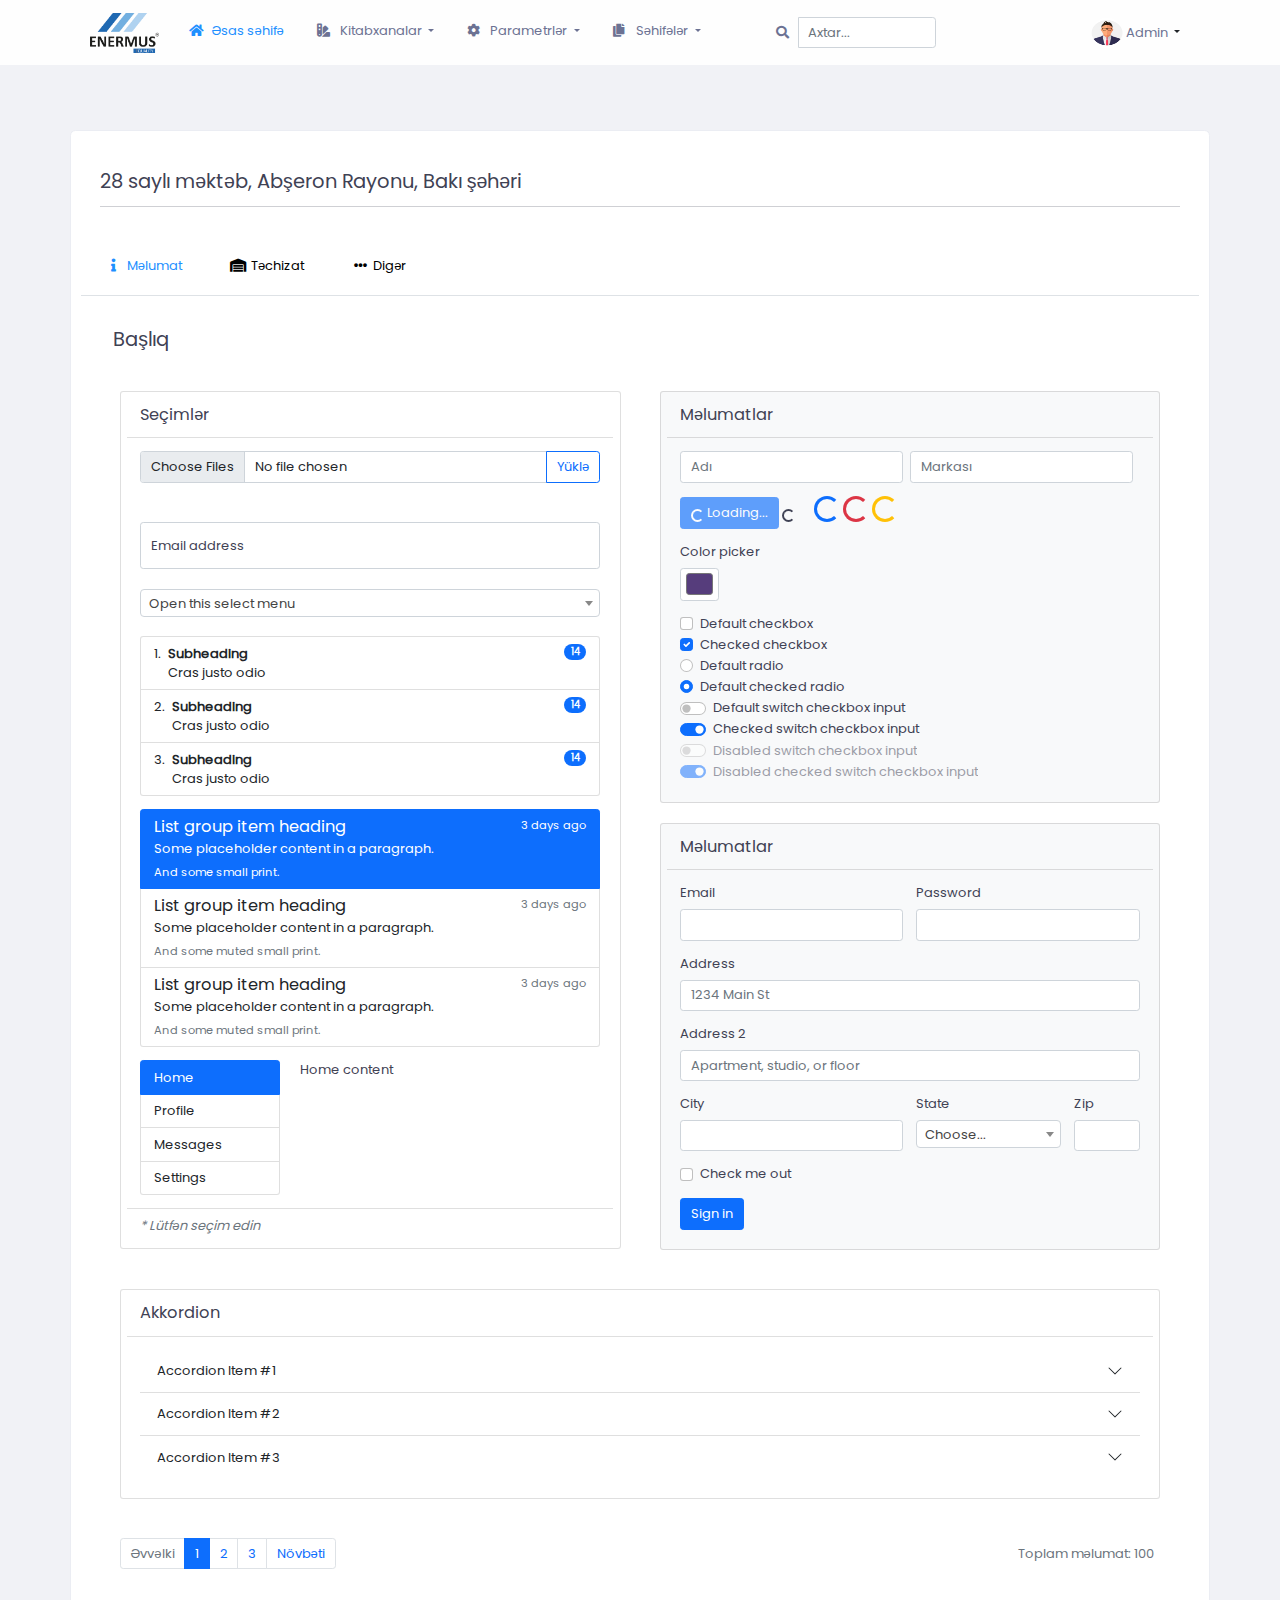
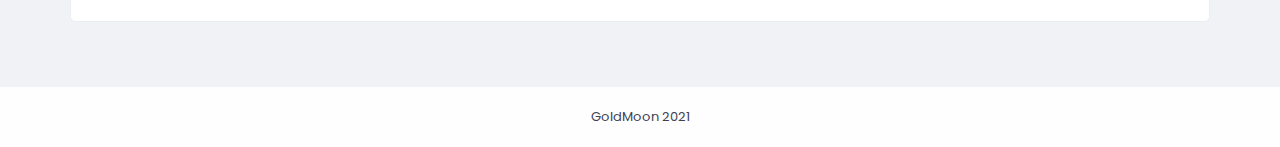
==== commit 248d2a19: "Logo deyisimi" ====
--- a/index.html
+++ b/index.html
@@ -1,1155 +1,758 @@
 <!DOCTYPE html>
 <html lang="az">
 <!--begin::Head-->
+
 <head>
-	<title>Gold Moon | Gas Master</title>
+	<title>ENERMUS | Gas Master</title>
 	<meta charset="utf-8" />
 	<meta name="description" content="" />
 	<meta name="viewport" content="width=device-width, initial-scale=1, shrink-to-fit=no" />
-
 	<!-- begin::css -->
-	<link rel="stylesheet" type="text/css" href="assets/css/bootstrap.css"/>
-	<link rel="stylesheet" type="text/css" href="assets/css/fontawesome.css"/>
-	<link rel="stylesheet" type="text/css" href="assets/css/brands.css"/>
-	<link rel="stylesheet" type="text/css" href="assets/css/solid.css"/>
-	<link rel="stylesheet" type="text/css" href="assets/css/main.css"/>
+	<link rel="stylesheet" type="text/css" href="assets/css/bootstrap.css" />
+	<link rel="stylesheet" type="text/css" href="assets/css/fontawesome.css" />
+	<link rel="stylesheet" type="text/css" href="assets/css/brands.css" />
+	<link rel="stylesheet" type="text/css" href="assets/css/solid.css" />
+	<link rel="stylesheet" type="text/css" href="assets/css/main.css" />
 	<!-- end::css -->
-
-	<link rel="stylesheet" type="text/css" href="assets/css/select2.min.css"/>
+	<link rel="stylesheet" type="text/css" href="assets/css/select2.min.css" />
 	<link rel="stylesheet" type="text/css" href="assets/dateranger/daterangepicker.css" />
-
-
-
-
-	<link rel="shortcut icon" href="assets/media/favicon.ico" />
-</head>
+	<link rel="shortcut icon" href="assets/media/favicon.ico" /> </head>
 <!--end::Head-->
 <!--begin::Body-->
+
 <body class="bg-body">
 	<!-- begin::main -->
-	<main >
-	<div class="container-fluid bg-pearl ">
-		<div class="row justify-content-start">
-
-
-
-			<!-- begin:header -->
-
-			<nav class="navbar navbar-expand-md navbar-light menu-bg" aria-label="Fourth navbar example">
-			    <div class="container">
-			        <a class="navbar-brand menu-text" href="index.html">GoldMoon</a>
-			        <button class="navbar-toggler" type="button" data-bs-toggle="collapse" data-bs-target="#navbarsExample04" aria-controls="navbarsExample04" aria-expanded="false" aria-label="Toggle navigation">
-			        <span class="navbar-toggler-icon"></span>
-			        </button>
-			        <div class="collapse navbar-collapse" id="navbarsExample04">
-				      	<div class="col-lg-7">
-					        <ul class="navbar-nav me-auto mb-2 mb-md-0">
-					          	<li class="nav-item">
-					            	<a class="nav-link active menu-text" aria-current="page" href="index.html">
-						            	<span class="icon">
-						            		<i class="fas fa-home"></i>
-						            	</span>
-						            	<span>Əsas səhifə</span>
-					            	</a>
-					          	</li>
-					          <!-- <li class="nav-item">
-					            <a class="nav-link" href="#">Link</a>
-					          </li> -->
-					          <!-- <li class="nav-item">
-					            <a class="nav-link disabled" href="#" tabindex="-1" aria-disabled="true">Disabled</a>
-					          </li> -->
-				          		<li class="nav-item dropdown">
-				          			<a class="nav-link menu-text dropdown-toggle" data-bs-toggle="dropdown" href="#">
-						            	<span class="icon">
-						            		<i class="fas fa-swatchbook"></i>
-						            	</span>
-						            	<span>Kitabxanalar</span>
-					            	</a>
-								    <ul class="dropdown-menu  animate slideIn">
-									  <!-- <li><a class="dropdown-item" href="#"> Dropdown item 1 </a></li> -->
-									  	<li class="sub-dropdown">
-									  		<a class="dropdown-item menu-text" href="#">
-									  			<span class="icon"><i class="fas fa-map"></i></span>
-									  			<span>Region <span class="float-end">&raquo;</span></span>
-									  		</a>
-									  	 <ul class="submenu dropdown-menu sub-dropdown-menu">
-										    <li>
-										    	<a class="dropdown-item menu-text" href="#">
-										    		<span class="icon"><i class="fas fa-globe-europe"></i></span>
-										    		<span>Ölkələr <span class="float-end">&raquo;</span> </span>
-										    	</a>
-										    	<ul class="submenu dropdown-menu">
-												    <li>
-												    	<a class="dropdown-item menu-text" href="add-country.html">
-												    		<span class="icon"><i class="fas fa-map-pin"></i></span>
-												    		<span>Əlavə et</span>
-												    	</a>
-												    </li>
-												    <li>
-												    	<a class="dropdown-item menu-text" href="list-countries.html">
-												    		<span class="icon"><i class="fas fa-stream"></i></span>
-												    		<span>Siyahı</span>
-												    	</a>
-												    </li>
+	<main>
+		<!-- begin::header -->
+		<div class="container-fluid bg-pearl ">
+			<div class="row justify-content-start">
+				<!-- begin:header -->
+				<nav class="navbar navbar-expand-md navbar-light menu-bg" aria-label="Fourth navbar example">
+					<div class="container"> <a class="navbar-brand menu-text" href="index.html"><img alt="Logo" style="height: 40px; width: auto; max-width: 150px;" src="assets/media/logo.png"></a>
+						<button class="navbar-toggler" type="button" data-bs-toggle="collapse" data-bs-target="#navbar" aria-controls="navbar" aria-expanded="false" aria-label="Toggle navigation"><span class="navbar-toggler-icon"></span> </button>
+						<div class="collapse navbar-collapse" id="navbar">
+							<div class="col-lg-7">
+								<ul class="navbar-nav me-auto mb-2 mb-md-0">
+									<li class="nav-item">
+										<a class="nav-link active menu-text" aria-current="page" href="index.html"> <span class="icon">
+                                 <i class="fas fa-home"></i>
+                                 </span> <span>Əsas səhifə</span> </a>
+									</li>
+									<!-- <li class="nav-item">
+                                 <a class="nav-link" href="#">Link</a>
+                                 </li> -->
+									<!-- <li class="nav-item">
+                                 <a class="nav-link disabled" href="#" tabindex="-1" aria-disabled="true">Disabled</a>
+                                 </li> -->
+									<li class="nav-item dropdown">
+										<a class="nav-link menu-text dropdown-toggle" data-bs-toggle="dropdown" href="#"> <span class="icon">
+                                 <i class="fas fa-swatchbook"></i>
+                                 </span> <span>Kitabxanalar</span> </a>
+										<ul class="dropdown-menu  animate slideIn">
+											<!-- <li><a class="dropdown-item" href="#"> Dropdown item 1 </a></li> -->
+											<li class="sub-dropdown">
+												<a class="dropdown-item menu-text" data-toggle="dropdown" role="button" aria-haspopup="true" aria-expanded="true"> <span class="icon"><i class="fas fa-map"></i></span> <span>Region <span class="float-end">&raquo;</span></span>
+												</a>
+												<ul class="submenu dropdown-menu">
+													<li class="dropdown-submenu">
+														<a class="dropdown-item menu-text" data-toggle="dropdown" role="button" aria-haspopup="true" aria-expanded="false" href="#"> <span class="icon"><i class="fas fa-globe-europe"></i></span> <span>Ölkələr <span class="float-end">&raquo;</span> </span>
+														</a>
+														<ul class="submenu dropdown-menu">
+															<li>
+																<a class="dropdown-item menu-text" href="add-country.html"> <span class="icon"><i class="fas fa-map-pin"></i></span> <span>Əlavə et</span> </a>
+															</li>
+															<li>
+																<a class="dropdown-item menu-text" href="list-countries.html"> <span class="icon"><i class="fas fa-stream"></i></span> <span>Siyahı</span> </a>
+															</li>
+														</ul>
+													</li>
+													<li>
+														<a class="dropdown-item menu-text" href="#"> <span class="icon"><i class="fas fa-city"></i></span> <span>Şəhərlər <span class="float-end">&raquo;</span> </span>
+														</a>
+														<ul class="submenu dropdown-menu">
+															<li>
+																<a class="dropdown-item menu-text" href="add-city.html"> <span class="icon"><i class="fas fa-map-pin"></i></span> <span>Əlavə et</span> </a>
+															</li>
+															<li>
+																<a class="dropdown-item menu-text" href="list-cities.html"> <span class="icon"><i class="fas fa-stream"></i></span> <span>Siyahı</span> </a>
+															</li>
+														</ul>
+													</li>
+													<li>
+														<a class="dropdown-item menu-text" href="#"> <span class="icon"><i class="fas fa-map-signs"></i></span> <span>Bölgələr <span class="float-end">&raquo;</span> </span>
+														</a>
+														<ul class="submenu dropdown-menu">
+															<li>
+																<a class="dropdown-item menu-text" href="add-region.html"> <span class="icon"><i class="fas fa-map-pin"></i></span> <span>Əlavə et</span> </a>
+															</li>
+															<li>
+																<a class="dropdown-item menu-text" href="list-regions.html"> <span class="icon"><i class="fas fa-stream"></i></span> <span>Siyahı</span> </a>
+															</li>
+														</ul>
+													</li>
+													<!--  <li><a class="dropdown-item" href="#">Submenu item 4</a></li>
+                                             <li><a class="dropdown-item" href="#">Submenu item 5</a></li> -->
 												</ul>
-										    </li>
-										    <li>
-										    	<a class="dropdown-item menu-text" href="#">
-										    		<span class="icon"><i class="fas fa-city"></i></span>
-										    		<span>Şəhərlər <span class="float-end">&raquo;</span> </span>
-										    	</a>
-										    	<ul class="submenu dropdown-menu">
-												    <li>
-												    	<a class="dropdown-item menu-text" href="add-city.html">
-												    		<span class="icon"><i class="fas fa-map-pin"></i></span>
-												    		<span>Əlavə et</span>
-												    	</a>
-												    </li>
-												    <li>
-												    	<a class="dropdown-item menu-text" href="list-cities.html">
-												    		<span class="icon"><i class="fas fa-stream"></i></span>
-												    		<span>Siyahı</span>
-												    	</a>
-												    </li>
-												</ul>
-										    </li>
-										    <li>
-										    	<a class="dropdown-item menu-text" href="#">
-										    		<span class="icon"><i class="fas fa-map-signs"></i></span>
-										    		<span>Bölgələr <span class="float-end">&raquo;</span> </span>
-										    	</a>
-										    	<ul class="submenu dropdown-menu">
-												    <li>
-												    	<a class="dropdown-item menu-text" href="add-region.html">
-												    		<span class="icon"><i class="fas fa-map-pin"></i></span>
-												    		<span>Əlavə et</span>
-												    	</a>
-												    </li>
-												    <li>
-												    	<a class="dropdown-item menu-text" href="list-regions.html">
-												    		<span class="icon"><i class="fas fa-stream"></i></span>
-												    		<span>Siyahı</span>
-												    	</a>
-												    </li>
-												</ul>
-										    </li>
-										   <!--  <li><a class="dropdown-item" href="#">Submenu item 4</a></li>
-										    <li><a class="dropdown-item" href="#">Submenu item 5</a></li> -->
+											</li>
+											<li>
+												<a class="dropdown-item menu-text" href="#"> <span class="icon"><i class="fas fa-tag"></i></span> <span>Marka</span> </a>
+											</li>
+											<!-- <li><a class="dropdown-item" href="#"> Dropdown item 4 </a></li> -->
 										</ul>
 									</li>
-									  	<li>
-									  		<a class="dropdown-item menu-text" href="#">
-									  			<span class="icon"><i class="fas fa-tag"></i></span>
-									  			<span>Marka</span>
-									  		</a>
-									  	</li>
-									  	<!-- <li><a class="dropdown-item" href="#"> Dropdown item 4 </a></li> -->
-								    </ul>
-								</li>
-								<li class="nav-item dropdown">
-				          			<a class="nav-link menu-text dropdown-toggle" data-bs-toggle="dropdown" href="#">
-						            	<span class="icon">
-						            		<i class="fas fa-cog"></i>
-						            	</span>
-						            	<span>Parametrlər</span>
-					            	</a>
-								    <ul class="dropdown-menu  animate slideIn">
-									  <!-- <li><a class="dropdown-item" href="#"> Dropdown item 1 </a></li> -->
-									  	<li>
-									  		<a class="dropdown-item menu-text" href="#">
-											  	<span><i class="fas fa-users-cog"></i></span>
-											  	<span>İstifadəçilər <span class="float-end">&raquo;</span></span>											  	
-										  	</a>
-										  	<!-- <ul class="submenu dropdown-menu">
-											    <li><a class="dropdown-item" href="#">Əlavə et</a></li>
-												<li><a class="dropdown-item" href="#">Siyahı</a></li>
-											</ul> -->
-											<ul class="submenu dropdown-menu">
-											    <li>
-											    	<a class="dropdown-item menu-text" href="#">
-											    		<span class="icon"><i class="fas fa-user-plus"></i></span>
-											    		<span>Əlavə et</span>
-											    	</a>
-											    </li>
-											    <li>
-											    	<a class="dropdown-item menu-text" href="#">
-											    		<span class="icon"><i class="fas fa-users"></i></span>
-											    		<span>Siyahı</span>
-											    	</a>
-											    </li>
-											    <li>
-											    	<a class="dropdown-item menu-text" href="#">
-											    		<span class="icon"><i class="fas fa-user-shield"></i></span>
-											    		<span>İcazələr</span>
-											    	</a>
-											    </li>
-											    
+
+									<li class="nav-item dropdown">
+										<a class="nav-link menu-text dropdown-toggle" data-bs-toggle="dropdown" href="#"> <span class="icon">
+                                 <i class="fas fa-cog"></i>
+                                 </span> <span>Parametrlər</span> </a>
+										<ul class="dropdown-menu  animate slideIn">
+											<!-- <li><a class="dropdown-item" href="#"> Dropdown item 1 </a></li> -->
+											<li>
+												<a class="dropdown-item menu-text" href="#"> <span><i class="fas fa-users-cog"></i></span> <span>İstifadəçilər <span class="float-end">&raquo;</span></span>
+												</a>
+												<!-- <ul class="submenu dropdown-menu">
+                                          <li><a class="dropdown-item" href="#">Əlavə et</a></li>
+                                          <li><a class="dropdown-item" href="#">Siyahı</a></li>
+                                          </ul> -->
+												<ul class="submenu dropdown-menu">
+													<li>
+														<a class="dropdown-item menu-text" href="#"> <span class="icon"><i class="fas fa-user-plus"></i></span> <span>Əlavə et</span> </a>
+													</li>
+													<li>
+														<a class="dropdown-item menu-text" href="#"> <span class="icon"><i class="fas fa-users"></i></span> <span>Siyahı</span> </a>
+													</li>
+													<li>
+														<a class="dropdown-item menu-text" href="#"> <span class="icon"><i class="fas fa-user-shield"></i></span> <span>İcazələr</span> </a>
+													</li>
+												</ul>
+											</li>
+											<li>
+												<a class="dropdown-item menu-text" href="#"> <span class="icon"><i class="fas fa-cogs"></i></span> <span>Digər</span> </a>
+											</li>
+										</ul>
+									</li>
+									<li class="nav-item dropdown">
+										<a class="nav-link menu-text dropdown-toggle" data-bs-toggle="dropdown" href="#"> <span class="icon">
+                                 <i class="fas fa-copy"></i>
+                                 </span> <span>Səhifələr</span> </a>
+										<ul class="dropdown-menu  animate slideIn">
+											<!-- <li><a class="dropdown-item" href="#"> Dropdown item 1 </a></li> -->
+											<li>
+												<a class="dropdown-item menu-text" href="login.html"> <span class="icon"><i class="fas fa-sign-in-alt"></i></span> <span>Giriş</span> </a>
+											</li>
+											<li>
+												<a class="dropdown-item menu-text" href="#"> <span class="icon"><i class="fas fa-file"></i></span> <span>Digər</span> </a>
+											</li>
+										</ul>
+									</li>
+									<!-- <li class="nav-item">
+                                 <a class="nav-link menu-text" aria-current="page" href="#">
+                                 	<span class="icon">
+                                 		<i class="fas fa-cog"></i>
+                                 	</span>
+                                 	<span>Parametrlər</span></a>
+                                 </li> -->
+								</ul>
+							</div>
+							<div class="col-lg-2">
+								<form class="quick-search-form">
+									<!-- <input class="form-control" type="text" placeholder="Axtar.." aria-label="Search"> -->
+									<div class="input-group">
+										<div class="input-group-prepend">
+											<a href="#search" class="input-group-text menu-text"> <i class="fas fa-search" for="search"></i> </a>
+										</div>
+										<input id="search" type="text" class="form-control" placeholder="Axtar..."> </div>
+								</form>
+							</div>
+							<div class="col-lg-3 ">
+								<div class="dropdown profile float-end">
+									<a href="#" class="d-block link-dark text-decoration-none dropdown-toggle menu" id="dropdownUser1" data-bs-toggle="dropdown" aria-expanded="false"> <img src="assets/media/user.jpg" alt="user" width="32" height="32" class="rounded-circle"> <span class="menu-text">Admin</span> </a>
+									<ul class="dropdown-menu text-small float-end  animate slideIn" aria-labelledby="dropdownUser1" style="">
+										<li><a class="dropdown-item" href="#">Yeni sənəd..</a></li>
+										<li><a class="dropdown-item" href="#">Parametrlər</a></li>
+										<li><a class="dropdown-item" href="#">Profil</a></li>
+										<li>
+											<hr class="dropdown-divider"> </li>
+										<li><a class="dropdown-item" href="#">Çıxış</a></li>
+									</ul>
+								</div>
+							</div>
+						</div>
+					</div>
+				</nav>
+				<!-- 		<header class="p-3 mb-3 border-bottom">
+                  <div class="container">
+                    <div class="d-flex flex-wrap align-items-center justify-content-center justify-content-lg-start">
+                      <a href="/" class="d-flex align-items-center mb-2 mb-lg-0 text-dark text-decoration-none">
+                        <img class="bi me-2" width="150px" height="auto" src="assets/media/logo.png">
+                      </a>
+                  
+                      <ul class="nav col-12 col-lg-auto me-lg-auto mb-2 justify-content-center mb-md-0">
+                        <li><a href="#" class="nav-link px-2 link-secondary">Overview</a></li>
+                        <li><a href="#" class="nav-link px-2 link-dark">Inventory</a></li>
+                        <li><a href="#" class="nav-link px-2 link-dark">Customers</a></li>
+                        <li><a href="#" class="nav-link px-2 link-dark">Products</a></li>
+                      </ul>
+                  
+                      <form class="col-12 col-lg-auto mb-3 mb-lg-0 me-lg-3">
+                        <input type="search" class="form-control" placeholder="Search...">
+                      </form>
+                  
+                      <div class="dropdown text-end">
+                        <a href="#" class="d-block link-dark text-decoration-none dropdown-toggle" id="dropdownUser1" data-bs-toggle="dropdown" aria-expanded="false">
+                          <img src="https://github.com/mdo.png" alt="mdo" width="32" height="32" class="rounded-circle">
+                        </a>
+                        <ul class="dropdown-menu text-small" aria-labelledby="dropdownUser1" style="">
+                          <li><a class="dropdown-item" href="#">New project...</a></li>
+                          <li><a class="dropdown-item" href="#">Settings</a></li>
+                          <li><a class="dropdown-item" href="#">Profile</a></li>
+                          <li><hr class="dropdown-divider"></li>
+                          <li><a class="dropdown-item" href="#">Sign out</a></li>
+                        </ul>
+                      </div>
+                    </div>
+                  </div>
+                  </header> 
+                  
+                  -->
+				
+			</div>
+		</div>
+		<!-- end::Header -->
+		<!-- begin::Content -->
+		<div class="content d-flex flex-column flex-column-fluid mt-6" style="min-height: 800px;">
+			<div class="container">
+				<div class="row justify-content-start">
+					<div class="cards py-4">
+						<ul class="nav nav-tabs" id="myTab" role="tablist">
+							<div class="col-md-12">
+								<div class="h-100 p-4">
+									<h4>28 saylı məktəb, Abşeron Rayonu, Bakı şəhəri</h4>
+									<hr> </div>
+							</div>
+							<li class="nav-item" role="presentation">
+								<button class="nav-link active" id="info-tab" data-bs-toggle="tab" data-bs-target="#info" type="button" role="tab" aria-controls="info" aria-selected="true"><span class="icon"><i class="fas fa-info"></i></span> Məlumat</button>
+							</li>
+							<li class="nav-item" role="presentation">
+								<button class="nav-link" id="profile-tab" data-bs-toggle="tab" data-bs-target="#profile" type="button" role="tab" aria-controls="profile" aria-selected="false"><span class="icon"><i class="fas fa-warehouse"></i></span> Təchizat</button>
+							</li>
+							<li class="nav-item" role="presentation">
+								<button class="nav-link" id="contact-tab" data-bs-toggle="tab" data-bs-target="#contact" type="button" role="tab" aria-controls="contact" aria-selected="false"><span class="icon"><i class="fas fa-ellipsis-h"></i></span> Digər</button>
+							</li>
+						</ul>
+						<div class="tab-content" id="myTabContent">
+							<!-- begin::tab1 -->
+							<div class="tab-pane fade show active p-4" id="info" role="tabpanel" aria-labelledby="info-tab">
+								<div class="col-md-12">
+									<div class="h-100 p-3">
+										<h4>Başlıq</h4> </div>
+								</div>
+								<div class="col-md-6 col-sm-12">
+									<div class="card p-2 m-4">
+										<div class="card-header">
+											<h5>Seçimlər</h5> </div>
+										<div class="card-body">
+											<div class="col-md-12">
+												<div class="input-group">
+													<input type="file" class="form-control" id="inputGroupFile04" aria-describedby="inputGroupFileAddon04" aria-label="Upload" multiple name="file">
+													<button class="btn btn-outline-primary" type="button" id="inputGroupFileAddon04">Yüklə</button>
+												</div>
+												<div class="form-floating mt-5">
+													<input type="email" class="form-control" id="floatingInput" placeholder="name@example.com">
+													<label for="floatingInput">Email address</label>
+												</div>
+											</div>
+											<div class="col-md-12 my-4">
+												<select class="form-select form-select-md">
+													<option selected>Open this select menu</option>
+													<option value="1">One</option>
+													<option value="2">Two</option>
+													<option value="3">Three</option>
+												</select>
+											</div>
+											<div class="col-md-12">
+												<ol class="list-group list-group-numbered">
+													<li class="list-group-item d-flex justify-content-between align-items-start">
+														<div class="ms-2 me-auto">
+															<div class="fw-bold">Subheading</div> Cras justo odio </div> <span class="badge bg-primary rounded-pill">14</span> </li>
+													<li class="list-group-item d-flex justify-content-between align-items-start">
+														<div class="ms-2 me-auto">
+															<div class="fw-bold">Subheading</div> Cras justo odio </div> <span class="badge bg-primary rounded-pill">14</span> </li>
+													<li class="list-group-item d-flex justify-content-between align-items-start">
+														<div class="ms-2 me-auto">
+															<div class="fw-bold">Subheading</div> Cras justo odio </div> <span class="badge bg-primary rounded-pill">14</span> </li>
+												</ol>
+											</div>
+											<div class="col-md-12 pt-3">
+												<div class="list-group">
+													<a href="#" class="list-group-item list-group-item-action active" aria-current="true">
+														<div class="d-flex w-100 justify-content-between">
+															<h5 class="mb-1">List group item heading</h5> <small>3 days ago</small> </div>
+														<p class="mb-1">Some placeholder content in a paragraph.</p> <small>And some small print.</small> </a>
+													<a href="#" class="list-group-item list-group-item-action">
+														<div class="d-flex w-100 justify-content-between">
+															<h5 class="mb-1">List group item heading</h5> <small class="text-muted">3 days ago</small> </div>
+														<p class="mb-1">Some placeholder content in a paragraph.</p> <small class="text-muted">And some muted small print.</small> </a>
+													<a href="#" class="list-group-item list-group-item-action">
+														<div class="d-flex w-100 justify-content-between">
+															<h5 class="mb-1">List group item heading</h5> <small class="text-muted">3 days ago</small> </div>
+														<p class="mb-1">Some placeholder content in a paragraph.</p> <small class="text-muted">And some muted small print.</small> </a>
+												</div>
+											</div>
+											<div class="col-md-12 pt-3">
+												<div class="row">
+													<div class="col-4">
+														<div class="list-group" id="list-tab" role="tablist"> <a class="list-group-item list-group-item-action active" id="list-home-list" data-bs-toggle="list" href="#list-home" role="tab" aria-controls="home">Home</a> <a class="list-group-item list-group-item-action" id="list-profile-list" data-bs-toggle="list" href="#list-profile" role="tab" aria-controls="profile">Profile</a> <a class="list-group-item list-group-item-action" id="list-messages-list" data-bs-toggle="list" href="#list-messages" role="tab" aria-controls="messages">Messages</a> <a class="list-group-item list-group-item-action" id="list-settings-list" data-bs-toggle="list" href="#list-settings" role="tab" aria-controls="settings">Settings</a> </div>
+													</div>
+													<div class="col-8">
+														<div class="tab-content" id="nav-tabContent">
+															<div class="tab-pane fade show active" id="list-home" role="tabpanel" aria-labelledby="list-home-list">Home content</div>
+															<div class="tab-pane fade" id="list-profile" role="tabpanel" aria-labelledby="list-profile-list">Profile content</div>
+															<div class="tab-pane fade" id="list-messages" role="tabpanel" aria-labelledby="list-messages-list">Messages content</div>
+															<div class="tab-pane fade" id="list-settings" role="tabpanel" aria-labelledby="list-settings-list">Settings content</div>
+														</div>
+													</div>
+												</div>
+											</div>
+										</div>
+										<div class="card-footer"> <span class="text-muted fst-italic">* Lütfən seçim edin</span> </div>
+									</div>
+								</div>
+								<div class="col-md-6 col-sm-12">
+									<div class="card bg-light p-2 m-4">
+										<div class="card-header">
+											<h5>Məlumatlar</h5> </div>
+										<div class="card-body">
+											<div class="col-md-6 col-sm-12 pe-2 ">
+												<input type="text" class="form-control" placeholder="Adı" aria-label="Adı"> </div>
+											<div class="col-md-6 col-sm-12 pe-2">
+												<input type="text" class="form-control" placeholder="Markası" aria-label="Markası"> </div>
+											<div class="col-md-12 mt-3">
+												<button class="btn btn-primary" type="button" disabled> <span class="spinner-border spinner-border-sm" role="status" aria-hidden="true"></span> Loading... </button>
+												<div class="spinner-border spinner-border-sm" role="status"> <span class="visually-hidden">Loading...</span> </div>
+												<div class="spinner-grow spinner-grow-sm" role="status"> <span class="visually-hidden">Loading...</span> </div>
+												<div class="spinner-border text-primary" role="status"> <span class="visually-hidden">Loading...</span> </div>
+												<div class="spinner-border text-danger" role="status"> <span class="visually-hidden">Loading...</span> </div>
+												<div class="spinner-border text-warning" role="status"> <span class="visually-hidden">Loading...</span> </div>
+												<div class="spinner-grow text-primary" role="status"> <span class="visually-hidden">Loading...</span> </div>
+												<div class="spinner-grow text-danger" role="status"> <span class="visually-hidden">Loading...</span> </div>
+												<div class="spinner-grow text-warning" role="status"> <span class="visually-hidden">Loading...</span> </div>
+											</div>
+											<div class="col-md-12 mt-3">
+												<label for="exampleColorInput" class="form-label">Color picker</label>
+												<input type="color" class="form-control form-control-color" id="exampleColorInput" value="#563d7c" title="Choose your color"> </div>
+											<div class="col-md-12 mt-3">
+												<div class="form-check">
+													<input class="form-check-input" type="checkbox" value="" id="flexCheckDefault">
+													<label class="form-check-label" for="flexCheckDefault"> Default checkbox </label>
+												</div>
+												<div class="form-check">
+													<input class="form-check-input" type="checkbox" value="" id="flexCheckChecked" checked>
+													<label class="form-check-label" for="flexCheckChecked"> Checked checkbox </label>
+												</div>
+												<div class="form-check">
+													<input class="form-check-input" type="radio" name="flexRadioDefault" id="flexRadioDefault1">
+													<label class="form-check-label" for="flexRadioDefault1"> Default radio </label>
+												</div>
+												<div class="form-check">
+													<input class="form-check-input" type="radio" name="flexRadioDefault" id="flexRadioDefault2" checked>
+													<label class="form-check-label" for="flexRadioDefault2"> Default checked radio </label>
+												</div>
+												<div class="form-check form-switch">
+													<input class="form-check-input" type="checkbox" id="flexSwitchCheckDefault">
+													<label class="form-check-label" for="flexSwitchCheckDefault">Default switch checkbox input</label>
+												</div>
+												<div class="form-check form-switch">
+													<input class="form-check-input" type="checkbox" id="flexSwitchCheckChecked" checked>
+													<label class="form-check-label" for="flexSwitchCheckChecked">Checked switch checkbox input</label>
+												</div>
+												<div class="form-check form-switch">
+													<input class="form-check-input" type="checkbox" id="flexSwitchCheckDisabled" disabled>
+													<label class="form-check-label" for="flexSwitchCheckDisabled">Disabled switch checkbox input</label>
+												</div>
+												<div class="form-check form-switch">
+													<input class="form-check-input" type="checkbox" id="flexSwitchCheckCheckedDisabled" checked disabled>
+													<label class="form-check-label" for="flexSwitchCheckCheckedDisabled">Disabled checked switch checkbox input</label>
+												</div>
+											</div>
+										</div>
+									</div>
+									<div class="card bg-light p-2 m-4">
+										<div class="card-header">
+											<h5>Məlumatlar</h5> </div>
+										<div class="card-body">
+											<form class="row g-3">
+												<div class="col-md-6">
+													<label for="inputEmail4" class="form-label">Email</label>
+													<input type="email" class="form-control" id="inputEmail4"> </div>
+												<div class="col-md-6">
+													<label for="inputPassword4" class="form-label">Password</label>
+													<input type="password" class="form-control" id="inputPassword4"> </div>
+												<div class="col-12">
+													<label for="inputAddress" class="form-label">Address</label>
+													<input type="text" class="form-control" id="inputAddress" placeholder="1234 Main St"> </div>
+												<div class="col-12">
+													<label for="inputAddress2" class="form-label">Address 2</label>
+													<input type="text" class="form-control" id="inputAddress2" placeholder="Apartment, studio, or floor"> </div>
+												<div class="col-md-6">
+													<label for="inputCity" class="form-label">City</label>
+													<input type="text" class="form-control" id="inputCity"> </div>
+												<div class="col-md-4">
+													<label for="inputState" class="form-label">State</label>
+													<select id="inputState" class="form-select">
+														<option selected>Choose...</option>
+														<option>...</option>
+													</select>
+												</div>
+												<div class="col-md-2">
+													<label for="inputZip" class="form-label">Zip</label>
+													<input type="text" class="form-control" id="inputZip"> </div>
+												<div class="col-12">
+													<div class="form-check">
+														<input class="form-check-input" type="checkbox" id="gridCheck">
+														<label class="form-check-label" for="gridCheck"> Check me out </label>
+													</div>
+												</div>
+												<div class="col-12">
+													<button type="submit" class="btn btn-primary">Sign in</button>
+												</div>
+											</form>
+										</div>
+									</div>
+								</div>
+								<div class="col-md-12">
+									<div class="card p-2 m-4">
+										<div class="card-header">
+											<h5>Akkordion</h5> </div>
+										<div class="card-body">
+											<div class="accordion accordion-flush" id="accordionFlushExample">
+												<div class="accordion-item">
+													<h2 class="accordion-header" id="flush-headingOne">
+                                             <button class="accordion-button collapsed" type="button" data-bs-toggle="collapse" data-bs-target="#flush-collapseOne" aria-expanded="false" aria-controls="flush-collapseOne">
+                                             Accordion Item #1
+                                             </button>
+                                          </h2>
+													<div id="flush-collapseOne" class="accordion-collapse collapse" aria-labelledby="flush-headingOne" data-bs-parent="#accordionFlushExample">
+														<div class="accordion-body">Placeholder content for this accordion, which is intended to demonstrate the <code>.accordion-flush</code> class. This is the first item's accordion body.</div>
+													</div>
+												</div>
+												<div class="accordion-item">
+													<h2 class="accordion-header" id="flush-headingTwo">
+                                             <button class="accordion-button collapsed" type="button" data-bs-toggle="collapse" data-bs-target="#flush-collapseTwo" aria-expanded="false" aria-controls="flush-collapseTwo">
+                                             Accordion Item #2
+                                             </button>
+                                          </h2>
+													<div id="flush-collapseTwo" class="accordion-collapse collapse" aria-labelledby="flush-headingTwo" data-bs-parent="#accordionFlushExample">
+														<div class="accordion-body">Placeholder content for this accordion, which is intended to demonstrate the <code>.accordion-flush</code> class. This is the second item's accordion body. Let's imagine this being filled with some actual content.</div>
+													</div>
+												</div>
+												<div class="accordion-item">
+													<h2 class="accordion-header" id="flush-headingThree">
+                                             <button class="accordion-button collapsed" type="button" data-bs-toggle="collapse" data-bs-target="#flush-collapseThree" aria-expanded="false" aria-controls="flush-collapseThree">
+                                             Accordion Item #3
+                                             </button>
+                                          </h2>
+													<div id="flush-collapseThree" class="accordion-collapse collapse" aria-labelledby="flush-headingThree" data-bs-parent="#accordionFlushExample">
+														<div class="accordion-body">Placeholder content for this accordion, which is intended to demonstrate the <code>.accordion-flush</code> class. This is the third item's accordion body. Nothing more exciting happening here in terms of content, but just filling up the space to make it look, at least at first glance, a bit more representative of how this would look in a real-world application.</div>
+													</div>
+												</div>
+											</div>
+										</div>
+									</div>
+								</div>
+								<!-- begin::tab1 Pagination -->
+								<div class="col-md-12 p-4">
+									<div class="col-md-4">
+										<nav aria-label="Page navigation example p-0">
+											<ul class="pagination">
+												<li class="page-item disabled"><a class="page-link" href="#">Əvvəlki</a></li>
+												<li class="page-item active"><a class="page-link" href="#">1</a></li>
+												<li class="page-item"><a class="page-link" href="#">2</a></li>
+												<li class="page-item"><a class="page-link" href="#">3</a></li>
+												<li class="page-item"><a class="page-link" href="#">Növbəti</a></li>
 											</ul>
-									  	</li>
-									  	<li>
-									  	<a class="dropdown-item menu-text" href="#">
-									  		<span class="icon" ><i class="fas fa-cogs"></i></span>
-									  		<span>Digər</span>
-									  	</a>
-									  	</li>
-								    </ul>
-								</li>
-								<li class="nav-item dropdown">
-				          			<a class="nav-link menu-text dropdown-toggle" data-bs-toggle="dropdown" href="#">
-						            	<span class="icon">
-						            		<i class="fas fa-copy"></i>
-						            	</span>
-						            	<span>Səhifələr</span>
-					            	</a>
-								    <ul class="dropdown-menu  animate slideIn">
-									  <!-- <li><a class="dropdown-item" href="#"> Dropdown item 1 </a></li> -->
-									  	<li>
-									  		<a class="dropdown-item menu-text" href="login.html">
-											  	<span class="icon"><i class="fas fa-sign-in-alt"></i></span>
-											  	<span>Giriş</span>											  	
-										  	</a>
-									  	</li>
-
-									  	<li>
-									  	<a class="dropdown-item menu-text" href="#">
-									  		<span class="icon" ><i class="fas fa-file"></i></span>
-									  		<span>Digər</span>
-									  	</a>
-									  	</li>
-								    </ul>
-								</li>
-
-
-								<!-- <li class="nav-item">
-					            <a class="nav-link menu-text" aria-current="page" href="#">
-					            	<span class="icon">
-					            		<i class="fas fa-cog"></i>
-					            	</span>
-					            	<span>Parametrlər</span></a>
-					          </li> -->
-					        </ul>
-					        
-				        </div>
-				        <div class="col-lg-2">
-				        	<form class="quick-search-form">
-		          				<!-- <input class="form-control" type="text" placeholder="Axtar.." aria-label="Search"> -->
-		          				<div class="input-group">
-					               <div class="input-group-prepend">
-					                  <a href="#search" class="input-group-text menu-text">
-					                  	
-					                        <i class="fas fa-search" for="search"></i>
-					                  </a>
-					               </div>
-					               <input id="search" type="text" class="form-control" placeholder="Axtar...">
-					               
-					            </div>
-		        			</form>	
-					    </div>
-					        
-				        <div class="col-lg-3 ">
-
-				        	<div class="dropdown profile float-end">
-				        		
-						        <a href="#" class="d-block link-dark text-decoration-none dropdown-toggle menu" id="dropdownUser1" data-bs-toggle="dropdown" aria-expanded="false">
-						          <img src="assets/media/user.jpg" alt="user" width="32" height="32" class="rounded-circle">
-						          <span class="menu-text">Vusal</span>
-						        </a>
-						        <ul class="dropdown-menu text-small float-end  animate slideIn" aria-labelledby="dropdownUser1" style="">
-						          <li><a class="dropdown-item" href="#">Yeni sənəd..</a></li>
-						          <li><a class="dropdown-item" href="#">Parametrlər</a></li>
-						          <li><a class="dropdown-item" href="#">Profil</a></li>
-						          <li><hr class="dropdown-divider"></li>
-						          <li><a class="dropdown-item" href="#">Çıxış</a></li>
-						        </ul>
-						    </div>
-				        </div>
-			        
-			      </div>
-			    </div>
-			  </nav>
-
-
-
-<!-- 		<header class="p-3 mb-3 border-bottom">
-			  <div class="container">
-			    <div class="d-flex flex-wrap align-items-center justify-content-center justify-content-lg-start">
-			      <a href="/" class="d-flex align-items-center mb-2 mb-lg-0 text-dark text-decoration-none">
-			        <img class="bi me-2" width="150px" height="auto" src="assets/media/logo.png">
-			      </a>
-
-			      <ul class="nav col-12 col-lg-auto me-lg-auto mb-2 justify-content-center mb-md-0">
-			        <li><a href="#" class="nav-link px-2 link-secondary">Overview</a></li>
-			        <li><a href="#" class="nav-link px-2 link-dark">Inventory</a></li>
-			        <li><a href="#" class="nav-link px-2 link-dark">Customers</a></li>
-			        <li><a href="#" class="nav-link px-2 link-dark">Products</a></li>
-			      </ul>
-
-			      <form class="col-12 col-lg-auto mb-3 mb-lg-0 me-lg-3">
-			        <input type="search" class="form-control" placeholder="Search...">
-			      </form>
-
-			      <div class="dropdown text-end">
-			        <a href="#" class="d-block link-dark text-decoration-none dropdown-toggle" id="dropdownUser1" data-bs-toggle="dropdown" aria-expanded="false">
-			          <img src="https://github.com/mdo.png" alt="mdo" width="32" height="32" class="rounded-circle">
-			        </a>
-			        <ul class="dropdown-menu text-small" aria-labelledby="dropdownUser1" style="">
-			          <li><a class="dropdown-item" href="#">New project...</a></li>
-			          <li><a class="dropdown-item" href="#">Settings</a></li>
-			          <li><a class="dropdown-item" href="#">Profile</a></li>
-			          <li><hr class="dropdown-divider"></li>
-			          <li><a class="dropdown-item" href="#">Sign out</a></li>
-			        </ul>
-			      </div>
-			    </div>
-			  </div>
-			</header> 
-
- -->
-
-
-			<!-- end:header -->
-
-			
-
-
-			
-		</div>		
-	</div>
-
-	<!-- begin::content -->
-	<div class="content d-flex flex-column flex-column-fluid mt-6" style="min-height: 800px;">
-		<div class="container">
-			<div class="row justify-content-start">
-				<div class="cards py-4">
-					<ul class="nav nav-tabs" id="myTab" role="tablist">
-						<div class="col-md-12">
-					  		<div class="h-100 p-4">
-					  			<h4>28 saylı məktəb, Abşeron Rayonu, Bakı şəhəri</h4>
-					  			<hr>
-					  		</div>
-					  	</div>
-					  <li class="nav-item" role="presentation">
-					    <button class="nav-link active" id="info-tab" data-bs-toggle="tab" data-bs-target="#info" type="button" role="tab" aria-controls="info" aria-selected="true"><span class="icon"><i class="fas fa-info"></i></span> Məlumat</button>
-					  </li>
-					  <li class="nav-item" role="presentation">
-					    <button class="nav-link" id="profile-tab" data-bs-toggle="tab" data-bs-target="#profile" type="button" role="tab" aria-controls="profile" aria-selected="false"><span class="icon"><i class="fas fa-warehouse"></i></span> Təchizat</button>
-					  </li>
-					  <li class="nav-item" role="presentation">
-					    <button class="nav-link" id="contact-tab" data-bs-toggle="tab" data-bs-target="#contact" type="button" role="tab" aria-controls="contact" aria-selected="false"><span class="icon"><i class="fas fa-ellipsis-h"></i></span> Digər</button>
-					  </li>
-					</ul>
-
-
-					<div class="tab-content" id="myTabContent">
-
-					  <!-- begin::tab1 -->
-					  <div class="tab-pane fade show active p-4" id="info" role="tabpanel" aria-labelledby="info-tab">
-					  	<div class="col-md-12">
-					  		<div class="h-100 p-3">
-					  			<h4>Başlıq</h4>
-					  		</div>
-					  	</div>
-					  	<div class="col-md-6 col-sm-12">
-					  		<div class="card p-2 m-4">
-					  			<div class="card-header">
-					  				<h5>Seçimlər</h5>
-					  			</div>
-					  			<div class="card-body">
-					  				<div class="col-md-12">
-						  				<div class="input-group">
-							  				<input type="file" class="form-control" id="inputGroupFile04" aria-describedby="inputGroupFileAddon04" aria-label="Upload" multiple name="file">
-									  		<button class="btn btn-outline-primary" type="button" id="inputGroupFileAddon04">Yüklə</button>
-							  			
-										</div>
-						  			
-						  				<div class="form-floating mt-5">
-										  <input type="email" class="form-control" id="floatingInput" placeholder="name@example.com">
-										  <label for="floatingInput">Email address</label>
-										</div>
-						  			</div>
-
-						  			<div class="col-md-12 my-4">
-						  				<select class="form-select form-select-md" >
-										  <option selected>Open this select menu</option>
-										  <option value="1">One</option>
-										  <option value="2">Two</option>
-										  <option value="3">Three</option>
-										</select>
-					  				</div>
-
-					  				<div class="col-md-12">
-					  					<ol class="list-group list-group-numbered">
-										  <li class="list-group-item d-flex justify-content-between align-items-start">
-										    <div class="ms-2 me-auto">
-										      <div class="fw-bold">Subheading</div>
-										      Cras justo odio
-										    </div>
-										    <span class="badge bg-primary rounded-pill">14</span>
-										  </li>
-										  <li class="list-group-item d-flex justify-content-between align-items-start">
-										    <div class="ms-2 me-auto">
-										      <div class="fw-bold">Subheading</div>
-										      Cras justo odio
-										    </div>
-										    <span class="badge bg-primary rounded-pill">14</span>
-										  </li>
-										  <li class="list-group-item d-flex justify-content-between align-items-start">
-										    <div class="ms-2 me-auto">
-										      <div class="fw-bold">Subheading</div>
-										      Cras justo odio
-										    </div>
-										    <span class="badge bg-primary rounded-pill">14</span>
-										  </li>
-										</ol>				  					
-					  				</div>
-
-					  				<div class="col-md-12 pt-3">
-					  					<div class="list-group">
-										  <a href="#" class="list-group-item list-group-item-action active" aria-current="true">
-										    <div class="d-flex w-100 justify-content-between">
-										      <h5 class="mb-1">List group item heading</h5>
-										      <small>3 days ago</small>
-										    </div>
-										    <p class="mb-1">Some placeholder content in a paragraph.</p>
-										    <small>And some small print.</small>
-										  </a>
-										  <a href="#" class="list-group-item list-group-item-action">
-										    <div class="d-flex w-100 justify-content-between">
-										      <h5 class="mb-1">List group item heading</h5>
-										      <small class="text-muted">3 days ago</small>
-										    </div>
-										    <p class="mb-1">Some placeholder content in a paragraph.</p>
-										    <small class="text-muted">And some muted small print.</small>
-										  </a>
-										  <a href="#" class="list-group-item list-group-item-action">
-										    <div class="d-flex w-100 justify-content-between">
-										      <h5 class="mb-1">List group item heading</h5>
-										      <small class="text-muted">3 days ago</small>
-										    </div>
-										    <p class="mb-1">Some placeholder content in a paragraph.</p>
-										    <small class="text-muted">And some muted small print.</small>
-										  </a>
-										</div>
-					  				</div>
-
-					  				<div class="col-md-12 pt-3">
-					  					<div class="row">
-										  <div class="col-4">
-										    <div class="list-group" id="list-tab" role="tablist">
-										      <a class="list-group-item list-group-item-action active" id="list-home-list" data-bs-toggle="list" href="#list-home" role="tab" aria-controls="home">Home</a>
-										      <a class="list-group-item list-group-item-action" id="list-profile-list" data-bs-toggle="list" href="#list-profile" role="tab" aria-controls="profile">Profile</a>
-										      <a class="list-group-item list-group-item-action" id="list-messages-list" data-bs-toggle="list" href="#list-messages" role="tab" aria-controls="messages">Messages</a>
-										      <a class="list-group-item list-group-item-action" id="list-settings-list" data-bs-toggle="list" href="#list-settings" role="tab" aria-controls="settings">Settings</a>
-										    </div>
-										  </div>
-										  <div class="col-8">
-										    <div class="tab-content" id="nav-tabContent">
-										      <div class="tab-pane fade show active" id="list-home" role="tabpanel" aria-labelledby="list-home-list">Home content</div>
-										      <div class="tab-pane fade" id="list-profile" role="tabpanel" aria-labelledby="list-profile-list">Profile content</div>
-										      <div class="tab-pane fade" id="list-messages" role="tabpanel" aria-labelledby="list-messages-list">Messages content</div>
-										      <div class="tab-pane fade" id="list-settings" role="tabpanel" aria-labelledby="list-settings-list">Settings content</div>
-										    </div>
-										  </div>
-										</div>
-					  				</div>
-
-
-					  			</div>
-					  			<div class="card-footer">
-					  				<span class="text-muted fst-italic">* Lütfən seçim edin</span>
-					  			</div>
-					  			
-					  		</div>
-					  	</div>
-					  	<div class="col-md-6 col-sm-12">
-					  		<div class="card bg-light p-2 m-4">
-					  			<div class="card-header">
-					  				<h5>Məlumatlar</h5>
-					  			</div>
-					  			<div class="card-body">
-					  				<div class="col-md-6 col-sm-12 pe-2 ">
-									    <input type="text" class="form-control" placeholder="Adı" aria-label="Adı">
-									</div>
-									<div class="col-md-6 col-sm-12 pe-2">
-									    <input type="text" class="form-control" placeholder="Markası" aria-label="Markası">
-									</div>
-
-									<div class="col-md-12 mt-3">
-										<button class="btn btn-primary" type="button" disabled>
-										  <span class="spinner-border spinner-border-sm" role="status" aria-hidden="true"></span>
-										  Loading...
-										</button>
-
-										<div class="spinner-border spinner-border-sm" role="status">
-										  <span class="visually-hidden">Loading...</span>
-										</div>
-										<div class="spinner-grow spinner-grow-sm" role="status">
-										  <span class="visually-hidden">Loading...</span>
-										</div>
-										<div class="spinner-border text-primary" role="status">
-										  <span class="visually-hidden">Loading...</span>
-										</div>
-										<div class="spinner-border text-danger" role="status">
-										  <span class="visually-hidden">Loading...</span>
-										</div>
-										<div class="spinner-border text-warning" role="status">
-										  <span class="visually-hidden">Loading...</span>
-										</div>
-										<div class="spinner-grow text-primary" role="status">
-										  <span class="visually-hidden">Loading...</span>
-										</div>
-										<div class="spinner-grow text-danger" role="status">
-										  <span class="visually-hidden">Loading...</span>
-										</div>
-										<div class="spinner-grow text-warning" role="status">
-										  <span class="visually-hidden">Loading...</span>
-										</div>
-									</div>
-									<div class="col-md-12 mt-3">
-										<label for="exampleColorInput" class="form-label">Color picker</label>
-										<input type="color" class="form-control form-control-color" id="exampleColorInput" value="#563d7c" title="Choose your color">
-									</div>
-									<div class="col-md-12 mt-3">
-										<div class="form-check">
-										  <input class="form-check-input" type="checkbox" value="" id="flexCheckDefault">
-										  <label class="form-check-label" for="flexCheckDefault">
-										    Default checkbox
-										  </label>
-										</div>
-										<div class="form-check">
-										  <input class="form-check-input" type="checkbox" value="" id="flexCheckChecked" checked>
-										  <label class="form-check-label" for="flexCheckChecked">
-										    Checked checkbox
-										  </label>
-										</div>
-										<div class="form-check">
-										  <input class="form-check-input" type="radio" name="flexRadioDefault" id="flexRadioDefault1">
-										  <label class="form-check-label" for="flexRadioDefault1">
-										    Default radio
-										  </label>
-										</div>
-										<div class="form-check">
-										  <input class="form-check-input" type="radio" name="flexRadioDefault" id="flexRadioDefault2" checked>
-										  <label class="form-check-label" for="flexRadioDefault2">
-										    Default checked radio
-										  </label>
-										</div>
-										<div class="form-check form-switch">
-										  <input class="form-check-input" type="checkbox" id="flexSwitchCheckDefault">
-										  <label class="form-check-label" for="flexSwitchCheckDefault">Default switch checkbox input</label>
-										</div>
-										<div class="form-check form-switch">
-										  <input class="form-check-input" type="checkbox" id="flexSwitchCheckChecked" checked>
-										  <label class="form-check-label" for="flexSwitchCheckChecked">Checked switch checkbox input</label>
-										</div>
-										<div class="form-check form-switch">
-										  <input class="form-check-input" type="checkbox" id="flexSwitchCheckDisabled" disabled>
-										  <label class="form-check-label" for="flexSwitchCheckDisabled">Disabled switch checkbox input</label>
-										</div>
-										<div class="form-check form-switch">
-										  <input class="form-check-input" type="checkbox" id="flexSwitchCheckCheckedDisabled" checked disabled>
-										  <label class="form-check-label" for="flexSwitchCheckCheckedDisabled">Disabled checked switch checkbox input</label>
-										</div>							
-									</div>
-					  			</div>				  			
-					  		</div>
-
-					  		<div class="card bg-light p-2 m-4">
-					  			<div class="card-header">
-					  				<h5>Məlumatlar</h5>
-					  			</div>
-					  			<div class="card-body">
-					  				<form class="row g-3">
-									  <div class="col-md-6">
-									    <label for="inputEmail4" class="form-label">Email</label>
-									    <input type="email" class="form-control" id="inputEmail4">
-									  </div>
-									  <div class="col-md-6">
-									    <label for="inputPassword4" class="form-label">Password</label>
-									    <input type="password" class="form-control" id="inputPassword4">
-									  </div>
-									  <div class="col-12">
-									    <label for="inputAddress" class="form-label">Address</label>
-									    <input type="text" class="form-control" id="inputAddress" placeholder="1234 Main St">
-									  </div>
-									  <div class="col-12">
-									    <label for="inputAddress2" class="form-label">Address 2</label>
-									    <input type="text" class="form-control" id="inputAddress2" placeholder="Apartment, studio, or floor">
-									  </div>
-									  <div class="col-md-6">
-									    <label for="inputCity" class="form-label">City</label>
-									    <input type="text" class="form-control" id="inputCity">
-									  </div>
-									  <div class="col-md-4">
-									    <label for="inputState" class="form-label">State</label>
-									    <select id="inputState" class="form-select">
-									      <option selected>Choose...</option>
-									      <option>...</option>
-									    </select>
-									  </div>
-									  <div class="col-md-2">
-									    <label for="inputZip" class="form-label">Zip</label>
-									    <input type="text" class="form-control" id="inputZip">
-									  </div>
-									  <div class="col-12">
-									    <div class="form-check">
-									      <input class="form-check-input" type="checkbox" id="gridCheck">
-									      <label class="form-check-label" for="gridCheck">
-									        Check me out
-									      </label>
-									    </div>
-									  </div>
-									  <div class="col-12">
-									    <button type="submit" class="btn btn-primary">Sign in</button>
-									  </div>
-									</form>
-
-
-
-					  			</div>				  			
-					  		</div>
-					  	</div>
-					  	<div class="col-md-12">
-					  		<div class="card p-2 m-4">
-					  			<div class="card-header">
-					  				<h5>Akkordion</h5>
-						  		</div>
-						  		<div class="card-body">
-						  			<div class="accordion accordion-flush" id="accordionFlushExample">
-									  <div class="accordion-item">
-									    <h2 class="accordion-header" id="flush-headingOne">
-									      <button class="accordion-button collapsed" type="button" data-bs-toggle="collapse" data-bs-target="#flush-collapseOne" aria-expanded="false" aria-controls="flush-collapseOne">
-									        Accordion Item #1
-									      </button>
-									    </h2>
-									    <div id="flush-collapseOne" class="accordion-collapse collapse" aria-labelledby="flush-headingOne" data-bs-parent="#accordionFlushExample">
-									      <div class="accordion-body">Placeholder content for this accordion, which is intended to demonstrate the <code>.accordion-flush</code> class. This is the first item's accordion body.</div>
-									    </div>
-									  </div>
-									  <div class="accordion-item">
-									    <h2 class="accordion-header" id="flush-headingTwo">
-									      <button class="accordion-button collapsed" type="button" data-bs-toggle="collapse" data-bs-target="#flush-collapseTwo" aria-expanded="false" aria-controls="flush-collapseTwo">
-									        Accordion Item #2
-									      </button>
-									    </h2>
-									    <div id="flush-collapseTwo" class="accordion-collapse collapse" aria-labelledby="flush-headingTwo" data-bs-parent="#accordionFlushExample">
-									      <div class="accordion-body">Placeholder content for this accordion, which is intended to demonstrate the <code>.accordion-flush</code> class. This is the second item's accordion body. Let's imagine this being filled with some actual content.</div>
-									    </div>
-									  </div>
-									  <div class="accordion-item">
-									    <h2 class="accordion-header" id="flush-headingThree">
-									      <button class="accordion-button collapsed" type="button" data-bs-toggle="collapse" data-bs-target="#flush-collapseThree" aria-expanded="false" aria-controls="flush-collapseThree">
-									        Accordion Item #3
-									      </button>
-									    </h2>
-									    <div id="flush-collapseThree" class="accordion-collapse collapse" aria-labelledby="flush-headingThree" data-bs-parent="#accordionFlushExample">
-									      <div class="accordion-body">Placeholder content for this accordion, which is intended to demonstrate the <code>.accordion-flush</code> class. This is the third item's accordion body. Nothing more exciting happening here in terms of content, but just filling up the space to make it look, at least at first glance, a bit more representative of how this would look in a real-world application.</div>
-									    </div>
-									  </div>
-									</div>
-						  		</div>
-					  		</div>
-					  	</div>
-					  	<!-- begin::tab1 Pagination -->
-					  	<div class="col-md-12 p-4">
-					  		<div class="col-md-4">
-								<nav aria-label="Page navigation example p-0">
-								  <ul class="pagination">
-								    <li class="page-item disabled"><a class="page-link" href="#">Əvvəlki</a></li>
-								    <li class="page-item active"><a class="page-link" href="#">1</a></li>
-								    <li class="page-item"><a class="page-link" href="#">2</a></li>
-								    <li class="page-item"><a class="page-link" href="#">3</a></li>
-								    <li class="page-item"><a class="page-link" href="#">Növbəti</a></li>
-								  </ul>
-								</nav>
+										</nav>
+									</div>
+									<div class="col-md-4 float-end">
+										<div class="text-muted p-2 text-end"> <span>Toplam məlumat: 100</span> </div>
+									</div>
+								</div>
+								<!-- end::tab1 Pagination -->
 							</div>
-							<div class="col-md-4 float-end">
-
-								<div class="text-muted p-2 text-end">
-									<span>Toplam məlumat: 100</span>
-
-									
+							<!-- end::tab2 -->
+							<!-- begin::tab2 -->
+							<div class="tab-pane fade p-4" id="profile" role="tabpanel" aria-labelledby="profile-tab">
+								<div class="card card-custom gutter-b">
+									<!--begin::Tab Header-->
+									<div class="card-header border-0 py-5">
+										<div class="col-md-6">
+											<h3>Bütün sənəldərin siyahısı</h3> </div>
+										<div class="col-md-6">
+											<div class="btn-group float-end" role="group">
+												<button id="btnGroupDrop1" type="button" class="btn btn-primary dropdown-toggle" data-bs-toggle="dropdown" aria-expanded="false"> <span class="mr-2">
+                                       <i class="fas fa-file-medical fa-1x"></i>
+                                       </span> Yeni </button>
+												<ul class="dropdown-menu" aria-labelledby="btnGroupDrop1">
+													<li><a class="dropdown-item" href="#">Dropdown link</a></li>
+													<li><a class="dropdown-item" href="#">Dropdown link</a></li>
+												</ul>
+											</div>
+										</div>
+										<div class="col-12">
+											<!-- <div class="col-2">
+                                       <div class="input-group" id="kt_daterangepicker_1">
+                                       <input class="form-control form-control-sm text-center" id="kt_daterangepicker_1" data-date-format='dd.mm.yyyy' readonly="readonly" placeholder="Select time" type="text">
+                                       </div>
+                                       </div>
+                                       <div class="col-2">
+                                       <div id="kt_datatable_filter" class="dataTables_filter">
+                                       <input type="search" class="form-control form-control-sm" placeholder="" aria-controls="kt_datatable" placeholder="Axtar"></div>
+                                       </div>
+                                       <div class="col-4">
+                                       <a href="#" class="btn btn-light btn-hover-primary btn-sm btn-icon mr-2">
+                                       <i class="flaticon2-file text-muted"></i> Bütün
+                                       </a>
+                                       </div> -->
+											<div class="col-12">
+												<hr> </div>
+											<div class="col-12 align-items-center">
+												<div class="col-lg-11 col-xl-10 mt-5">
+													<div class="row align-items-center">
+														<div class="col-md-3">
+															<form class="quick-search-form">
+																<div class="input-group">
+																	<div class="input-group-prepend">
+																		<a href="#search" class="input-group-text menu-text"> <i class="fas fa-search" for="search"></i> </a>
+																	</div>
+																	<input id="search" type="text" class="form-control" placeholder="Axtar..."> </div>
+															</form>
+														</div>
+														<div class="col-md-3 my-2 my-md-0 col-sm-12">
+															<div class="align-items-center">
+																<label class="col-form-label col-lg-4 col-sm-12 px-0 m-0">Status</label>
+																<div class="col-lg-8 col-sm-12 px-0 m-0">
+																	<select class="form-control selectpicker">
+																		<option>Hamısı</option>
+																		<option>Tamamlandı</option>
+																		<option>Gözləyir</option>
+																		<option>Ləğv edildi</option>
+																	</select>
+																</div>
+															</div>
+														</div>
+														<div class="col-md-3 my-2 my-md-0 col-sm-12">
+															<div class="align-items-center">
+																<label class="col-form-label col-lg-4 col-sm-12 px-0 m-0">Növ</label>
+																<div class="col-lg-8 col-sm-12 px-0 m-0">
+																	<select class="form-control selectpicker">
+																		<option>Hamısı</option>
+																		<option>İsti işlər</option>
+																		<option>Soyuq işlər</option>
+																	</select>
+																</div>
+															</div>
+														</div>
+														<div class="col-md-3 col-sm-12">
+															<div class="input-group">
+																<label class="col-form-label cursor-pointer col-lg-3 col-sm-12 m-0 px-0" for="daterange">Tarix</label>
+																<input class="form-control form-control-sm cursor-pointer text-center col-lg-9 col-sm-12" type="text" name="daterange" id="daterange" value="01.01.2020 - 12.31.2020" /> </div>
+														</div>
+													</div>
+												</div>
+												<div class="col-lg-1 col-xl-2 mt-5 text-center"> <a href="#" class="btn btn-secondary px-6 font-weight-bold">Axtar</a> </div>
+											</div>
+										</div>
+									</div>
+									<!--end::Tab Header-->
+									<!--begin::Body-->
+									<div class="card-body py-0">
+										<!--begin::Table-->
+										<div class="table-responsive">
+											<table class="table table-head-custom table-vertical-center table-hover" id="kt_advance_table_widget_1">
+												<thead>
+													<tr class="text-left">
+														<!-- <th class="pl-0" style="width: 20px">
+                                                <label class="checkbox checkbox-lg checkbox-inline">
+                                                <input type="checkbox" value="1">
+                                                <span></span>
+                                                </label>
+                                                </th> -->
+														<th>№</th>
+														<th class="pr-0 text-center" style="width: 50px">Statusu</th>
+														<th>Adı</th>
+														<th class="text-center">Müəllifi</th>
+														<th class="text-center" style="width: 150px">Başlama tarixi</th>
+														<th class="text-center" style="width: 150px">Bitmə tarixi</th>
+														<!-- <th style="min-width: 150px">İcra faizi</th> -->
+														<th class="pr-0 text-right" style="width: 180px"></th>
+													</tr>
+												</thead>
+												<tbody>
+													<tr class='clickable-row'>
+														<!-- <td class="pl-0">
+                                                <label class="checkbox checkbox-lg checkbox-inline">
+                                                <input type="checkbox" value="1">
+                                                <span></span>
+                                                </label>
+                                                </td> -->
+														<td class="haslink" data-href='hot-wp.html'> <span class="">1</span> </td>
+														<td class="haslink" data-href='hot-wp.html'> <span class="label w-100 text-warning bg-light-warning label-inline">Baxılır</span> </td>
+														<td class="pl-0 haslink" data-href='hot-wp.html'> <span class="text-dark-75 font-weight-bolder red-text mb-1 font-size-lg">Sənəd #20471</a>
+                                                <span class="text-muted font-weight-bold text-muted d-block">İşin növü: Əritmə işləri, Elektrik işləri</span> </td>
+														<td class="pl-0 text-center haslink" data-href='hot-wp.html'> <span class="text-dark-75 font-weight-bolder mb-1 font-size-lg">Vüqar Məmmədov</span> <span class="text-muted font-weight-bold text-muted d-block">SƏTƏM Mühəndisi</span> </td>
+														<td class="pl-0 haslink" data-href='hot-wp.html'> <span class="font-weight-bolder text-center d-block font-size-lg text-warning">21.03.2021</span> </td>
+														<td class="pl-0 haslink" data-href='hot-wp.html'>
+															<!-- <span class="font-weight-bolder text-center d-block font-size-lg text-info ">23.03.2021</span> --></td>
+														<!-- <td>
+                                                <div class="d-flex flex-column w-100 mr-2">
+                                                   <div class="d-flex align-items-center justify-content-between mb-2">
+                                                      <span class="text-muted mr-2 font-size-sm font-weight-bold">75%</span>
+                                                      <span class="text-muted font-size-sm font-weight-bold">İrəliləyiş</span>
+                                                   </div>
+                                                   <div class="progress progress-xs w-100">
+                                                      <div class="progress-bar bg-warning" role="progressbar" style="width: 75%;" aria-valuenow="50" aria-valuemin="0" aria-valuemax="100"></div>
+                                                   </div>
+                                                </div>
+                                                </td> -->
+														<td class="text-right">
+															<a href="#" class="btn btn-icon mr-sm btn-light btn-hover-primary btn-xs bookmarked" title="Seçilmişlərə əlavə et"> <i class="fas fa-bookmark fa-sm text-primary"></i> </a>
+															<a href="#" class="btn btn-icon mr-sm btn-light btn-hover-info btn-xs" title="Çap et"> <i class="fas fa-print fa-sm text-info"></i> </a>
+															<a href="#" class="btn btn-icon mr-sm btn-light btn-hover-warning btn-xs" title="Düzəliş et"> <i class="fas fa-edit fa-sm text-warning"></i> </a>
+															<a href="#" id="delete" class="btn btn-icon mr-sm btn-light btn-hover-danger btn-xs delete" title="Sil" data-bs-toggle="modal"> <i class="fas fa-trash fa-sm text-danger"></i> </a>
+														</td>
+													</tr>
+													<tr class='clickable-row'>
+														<td class="haslink" data-href='cold-wp.html'> <span class="">2</span> </td>
+														<td class="haslink" data-href='cold-wp.html'> <span class="label text-warning bg-light-warning label-inline">Baxılır</span> </td>
+														<td class="pl-0 haslink" data-href='cold-wp.html'> <span class="text-dark-75 font-weight-bolder blue-text mb-1 font-size-lg">Sənəd #20471</a>
+                                                <span class="text-muted font-weight-bold text-muted d-block">İşin növü: Əritmə işləri, Elektrik işləri</span> </td>
+														<td class="pl-0 text-center haslink" data-href='cold-wp.html'> <span class="text-dark-75 font-weight-bolder mb-1 font-size-lg">Vüqar Məmmədov</span> <span class="text-muted font-weight-bold text-muted d-block">SƏTƏM Mühəndisi</span> </td>
+														<td class="pl-0 haslink" data-href='cold-wp.html'> <span class="font-weight-bolder text-center d-block font-size-lg text-warning">21.03.2021</span> </td>
+														<td class="pl-0 haslink" data-href='cold-wp.html'>
+															<!-- <span class="font-weight-bolder text-center d-block font-size-lg text-info ">23.03.2021</span> --></td>
+														<td class="text-right">
+															<a href="#" class="btn btn-icon mr-sm btn-light btn-hover-primary btn-xs bookmarked1" title="Seçilmişlərə əlavə et"> <i class="fas fa-bookmark fa-sm text-primary"></i> </a>
+															<a href="#" class="btn btn-icon mr-sm btn-light btn-hover-info btn-xs" title="Çap et"> <i class="fas fa-print fa-sm text-info"></i> </a>
+															<a href="#" class="btn btn-icon mr-sm btn-light btn-hover-warning btn-xs" title="Düzəliş et"> <i class="fas fa-edit fa-sm text-warning"></i> </a>
+															<a href="#" id="delete1" class="btn btn-icon mr-sm btn-light btn-hover-danger btn-xs delete1" title="Sil" data-bs-toggle="modal"> <i class="fas fa-trash fa-sm text-danger"></i> </a>
+														</td>
+													</tr>
+													<tr class='clickable-row'>
+														<td class="haslink" data-href='cold-wp.html'> <span class="">3</span> </td>
+														<td class="haslink" data-href='cold-wp.html'> <span class="label text-danger bg-light-danger label-inline">Ləğv edildi</span> </td>
+														<td class="pl-0 haslink" data-href='cold-wp.html'> <span href="#" class="text-dark-75 font-weight-bolder blue-text mb-1 font-size-lg">Sənəd #19864</span> <span class="text-muted font-weight-bold text-muted d-block">İşin növü: Elektrik işləri, Partlayış işləri</span> </td>
+														<td class="pl-0 text-center haslink" data-href='cold-wp.html'> <span href="#" class="text-dark-75 font-weight-bolder mb-1 font-size-lg">Vüqar Məmmədov</span> <span class="text-muted font-weight-bold text-muted d-block">SƏTƏM Mühəndisi</span> </td>
+														<td class="pl-0 haslink" data-href='cold-wp.html'> <span class="font-weight-bolder text-center d-block font-size-lg text-danger">21.03.2021</span> </td>
+														<td class="pl-0 haslink" data-href='cold-wp.html'> <span class="font-weight-bolder text-center d-block font-size-lg text-danger">23.04.2021</span> </td>
+														<td class="text-right">
+															<a href="#" class="btn btn-icon mr-sm btn-light btn-hover-primary btn-xs bookmarked2" title="Seçilmişlərə əlavə et"> <i class="fas fa-bookmark fa-sm text-primary"></i> </a>
+															<a href="#" class="btn btn-icon mr-sm btn-light btn-hover-info btn-xs" title="Çap et"> <i class="fas fa-print fa-sm text-info"></i> </a>
+															<a href="#" class="btn btn-icon mr-sm btn-light btn-hover-warning btn-xs" title="Düzəliş et"> <i class="fas fa-edit fa-sm text-warning"></i> </a>
+															<a href="#" id="delete2" class="btn btn-icon mr-sm btn-light btn-hover-danger btn-xs delete2" title="Sil" data-bs-toggle="modal"> <i class="fas fa-trash fa-sm text-danger"></i> </a>
+														</td>
+													</tr>
+													<tr class='clickable-row'>
+														<td class="haslink" data-href='hot-wp.html'> <span class="">4</span> </td>
+														<td class="haslink" data-href='hot-wp.html'> <span class="label text-success bg-light-success label-inline">Tamamlandı</span> </td>
+														<td class="pl-0 haslink" data-href='hot-wp.html'> <span href="#" class="text-dark-75 font-weight-bolder red-text mb-1 font-size-lg">Sənəd #17428</a>
+                                                <span class="text-muted font-weight-bold text-muted d-block">İşin növü: Əritmə işləri, Partlayış işləri</span> </td>
+														<td class="pl-0 text-center haslink" data-href='hot-wp.html'> <span href="#" class="text-dark-75 font-weight-bolder mb-1 font-size-lg">Vüqar Məmmədov</a>
+                                                <span class="text-muted font-weight-bold text-muted d-block">SƏTƏM Mühəndisi</span> </td>
+														<td class="pl-0 haslink" data-href='hot-wp.html'> <span class="font-weight-bolder text-center d-block font-size-lg text-success">01.02.2021</span> </td>
+														<td class="pl-0 haslink" data-href='hot-wp.html'> <span class="font-weight-bolder text-center d-block font-size-lg text-success">01.03.2021</span> </td>
+														<td class="text-right">
+															<a href="#" class="btn btn-icon mr-sm btn-light btn-hover-primary btn-xs bookmarked3" title="Seçilmişlərə əlavə et"> <i class="fas fa-bookmark fa-sm text-primary"></i> </a>
+															<a href="#" class="btn btn-icon mr-sm btn-light btn-hover-info btn-xs" title="Çap et"> <i class="fas fa-print fa-sm text-info"></i> </a>
+															<a href="#" class="btn btn-icon mr-sm btn-light btn-hover-warning btn-xs" title="Düzəliş et"> <i class="fas fa-edit fa-sm text-warning"></i> </a>
+															<a href="#" id="delete3" class="btn btn-icon mr-sm btn-light btn-hover-danger btn-xs delete3" title="Sil" data-bs-toggle="modal"> <i class="fas fa-trash fa-sm text-danger"></i> </a>
+														</td>
+													</tr>
+												</tbody>
+											</table>
+										</div>
+										<!--end::Table-->
+									</div>
+									<!--end::Body-->
+									<!--begin::tab2 Pagination-->
+									<div class="col-md-12 p-4">
+										<div class="col-md-4">
+											<nav aria-label="Page navigation example p-0">
+												<ul class="pagination">
+													<li class="page-item disabled"><a class="page-link" href="#">Əvvəlki</a></li>
+													<li class="page-item active"><a class="page-link" href="#">1</a></li>
+													<li class="page-item"><a class="page-link" href="#">2</a></li>
+													<li class="page-item"><a class="page-link" href="#">3</a></li>
+													<li class="page-item"><a class="page-link" href="#">Növbəti</a></li>
+												</ul>
+											</nav>
+										</div>
+										<div class="col-md-4 float-end">
+											<div class="text-muted p-2 text-end"> <span>Toplam məlumat: 100</span> </div>
+										</div>
+									</div>
+									<!--end::tab2 Pagination-->
 								</div>
-
 							</div>
-					  	</div>
-					  	<!-- end::tab1 Pagination -->
-					  </div>
-					  <!-- end::tab2 -->
-
-					  <!-- begin::tab2 -->
-					  <div class="tab-pane fade p-4" id="profile" role="tabpanel" aria-labelledby="profile-tab">
-						<div class="card card-custom gutter-b">
-						   <!--begin::Header-->
-						   <div class="card-header border-0 py-5">
-						   	<div class="col-md-6">
-						   		<h3>Bütün sənəldərin siyahısı</h3>
-						   	</div>
-						   	<div class="col-md-6">
-								<div class="btn-group float-end" role="group">
-								    <button id="btnGroupDrop1" type="button" class="btn btn-primary dropdown-toggle" data-bs-toggle="dropdown" aria-expanded="false">
-								      <span class="mr-2">
-								               	<i class="fas fa-file-medical fa-1x"></i>
-								            </span>
-								            Yeni
-								    </button>
-								    <ul class="dropdown-menu" aria-labelledby="btnGroupDrop1">
-								      <li><a class="dropdown-item" href="#">Dropdown link</a></li>
-								      <li><a class="dropdown-item" href="#">Dropdown link</a></li>
-								    </ul>
-								</div>
-
-
-						   	</div>
-						      	
-						    	
-						      	<div class="col-12">
-
-						      		<!-- <div class="col-2">
-						      			<div class="input-group" id="kt_daterangepicker_1">
-										   <input class="form-control form-control-sm text-center" id="kt_daterangepicker_1" data-date-format='dd.mm.yyyy' readonly="readonly" placeholder="Select time" type="text">
-										</div>
-						      		</div>
-						      		<div class="col-2">
-						      			<div id="kt_datatable_filter" class="dataTables_filter">
-						      			<input type="search" class="form-control form-control-sm" placeholder="" aria-controls="kt_datatable" placeholder="Axtar"></div>
-						      		</div>
-						      		<div class="col-4">
-						      			<a href="#" class="btn btn-light btn-hover-primary btn-sm btn-icon mr-2">
-											<i class="flaticon2-file text-muted"></i> Bütün
-										</a>
-						      		</div> -->
-						      		<div class="col-12"><hr></div>
-
-						      		<div class="col-12 align-items-center">
-									   <div class="col-lg-11 col-xl-10 mt-5">
-									      <div class="row align-items-center">
-
-										         <div class="col-md-3">
-									      			<form class="quick-search-form">
-								          				<div class="input-group">
-											               <div class="input-group-prepend">
-											                  <a href="#search" class="input-group-text menu-text">										                  	
-											                        <i class="fas fa-search" for="search"></i>
-											                  </a>
-											               </div>
-											               <input id="search" type="text" class="form-control" placeholder="Axtar...">
-											               
-											            </div>
-							        				</form>	
-									      		</div>
-										         <div class="col-md-3 my-2 my-md-0 col-sm-12">
-										            <div class="align-items-center">
-										               <label class="col-form-label col-lg-4 col-sm-12 px-0 m-0">Status</label>
-													    <div class="col-lg-8 col-sm-12 px-0 m-0">
-													     <select class="form-control selectpicker">
-													      <option>Hamısı</option>
-													      <option>Tamamlandı</option>
-													      <option>Gözləyir</option>
-													      <option>Ləğv edildi</option>
-													     </select>
-													    </div>
-													</div>
-									         	</div>
-									         	<div class="col-md-3 my-2 my-md-0 col-sm-12">
-										            <div class="align-items-center">
-										               <label class="col-form-label col-lg-4 col-sm-12 px-0 m-0">Növ</label>
-													    <div class="col-lg-8 col-sm-12 px-0 m-0">
-													     <select class="form-control selectpicker">
-													      <option>Hamısı</option>
-													      <option>İsti işlər</option>
-													      <option>Soyuq işlər</option>
-													     </select>
-													    </div>
-													</div>
-									         	</div>
-
-									         	<div class="col-md-3 col-sm-12">
-									      			<div class="input-group">
-									      				<label class="col-form-label cursor-pointer col-lg-3 col-sm-12 m-0 px-0" for="daterange">Tarix</label>
-													   <input class="form-control form-control-sm cursor-pointer text-center col-lg-9 col-sm-12" type="text" name="daterange" id="daterange" value="01.01.2020 - 12.31.2020" />
-													</div>
-									      		</div>
-									         
-									      </div>
-									   </div>
-									   <div class="col-lg-1 col-xl-2 mt-5 text-center">
-									      <a href="#" class="btn btn-secondary px-6 font-weight-bold">Axtar</a>
-									   </div>
-									</div>
-						      	</div>
-
-																			   
-							</div>
-						   <!--end::Header-->
-						   <!--begin::Body-->
-						   <div class="card-body py-0">
-						      <!--begin::Table-->
-						      <div class="table-responsive">
-						         <table class="table table-head-custom table-vertical-center table-hover" id="kt_advance_table_widget_1">
-						            <thead>
-						               <tr class="text-left">
-						                  <!-- <th class="pl-0" style="width: 20px">
-						                     <label class="checkbox checkbox-lg checkbox-inline">
-						                     <input type="checkbox" value="1">
-						                     <span></span>
-						                     </label>
-						                  </th> -->
-						                  <th>№</th>
-						                  <th class="pr-0 text-center" style="width: 50px">Statusu</th>
-						                  <th>Adı</th>
-						                  <th class="text-center">Müəllifi</th>
-						                  <th class="text-center" style="width: 150px">Başlama tarixi</th>
-						                  <th class="text-center" style="width: 150px">Bitmə tarixi</th>
-						                  <!-- <th style="min-width: 150px">İcra faizi</th> -->
-						                  <th class="pr-0 text-right" style="width: 180px"></th>
-						               </tr>
-						            </thead>
-						            <tbody>
-						               <tr class='clickable-row' >
-						                  <!-- <td class="pl-0">
-						                     <label class="checkbox checkbox-lg checkbox-inline">
-						                     <input type="checkbox" value="1">
-						                     <span></span>
-						                     </label>
-						                  </td> -->
-						                  
-						                  <td class="haslink" data-href='hot-wp.html'>
-						                  	<span class="">1</span>
-						                  </td>
-
-						                  <td class="haslink" data-href='hot-wp.html'>
-						                  	<span class="label w-100 text-warning bg-light-warning label-inline">Baxılır</span>
-						                  </td>
-						                  <td class="pl-0 haslink" data-href='hot-wp.html'>
-						                     <span class="text-dark-75 font-weight-bolder red-text mb-1 font-size-lg">Sənəd #20471</a>
-						                     <span class="text-muted font-weight-bold text-muted d-block">İşin növü: Əritmə işləri, Elektrik işləri</span>
-						                  </td>
-						                  <td class="pl-0 text-center haslink" data-href='hot-wp.html'>
-						                     <span class="text-dark-75 font-weight-bolder mb-1 font-size-lg">Vüqar Məmmədov</span>
-						                     <span class="text-muted font-weight-bold text-muted d-block">SƏTƏM Mühəndisi</span>
-						                  </td>
-						                  <td class="pl-0 haslink" data-href='hot-wp.html'>                   	
-						                     <span class="font-weight-bolder text-center d-block font-size-lg text-warning">21.03.2021</span>
-						                  </td>
-						                  <td class="pl-0 haslink" data-href='hot-wp.html'>                   	
-						                     <!-- <span class="font-weight-bolder text-center d-block font-size-lg text-info ">23.03.2021</span> -->
-						                  </td>
-						                  
-						                  <!-- <td>
-						                     <div class="d-flex flex-column w-100 mr-2">
-						                        <div class="d-flex align-items-center justify-content-between mb-2">
-						                           <span class="text-muted mr-2 font-size-sm font-weight-bold">75%</span>
-						                           <span class="text-muted font-size-sm font-weight-bold">İrəliləyiş</span>
-						                        </div>
-						                        <div class="progress progress-xs w-100">
-						                           <div class="progress-bar bg-warning" role="progressbar" style="width: 75%;" aria-valuenow="50" aria-valuemin="0" aria-valuemax="100"></div>
-						                        </div>
-						                     </div>
-						                  </td> -->
-
-						                  <td class="text-right">
-						                  	<a href="#" class="btn btn-icon mr-sm btn-light btn-hover-primary btn-xs bookmarked" title="Seçilmişlərə əlavə et">												                        
-						                        <i class="fas fa-bookmark fa-sm text-primary"></i>
-						                     </a>
-
-						                     <a href="#" class="btn btn-icon mr-sm btn-light btn-hover-info btn-xs" title="Çap et">
-						                        <i class="fas fa-print fa-sm text-info"></i>
-						                        
-						                     </a>
-						                     <a href="#" class="btn btn-icon mr-sm btn-light btn-hover-warning btn-xs" title="Düzəliş et">
-						                        <i class="fas fa-edit fa-sm text-warning"></i>
-						                     </a>
-						                     <a href="#" id="delete" class="btn btn-icon mr-sm btn-light btn-hover-danger btn-xs delete" title="Sil" data-bs-toggle="modal" >
-						                        <i class="fas fa-trash fa-sm text-danger"></i>
-						                     </a>
-						                  </td>
-						               </tr>
-
-						               <tr class='clickable-row' >
-
-						                  <td class="haslink" data-href='cold-wp.html'>
-						                  	<span class="">2</span>
-						                  </td>
-
-						                  <td class="haslink" data-href='cold-wp.html'>
-						                  	<span class="label text-warning bg-light-warning label-inline">Baxılır</span>
-						                  </td>
-						                  <td class="pl-0 haslink" data-href='cold-wp.html'>
-						                     <span class="text-dark-75 font-weight-bolder blue-text mb-1 font-size-lg">Sənəd #20471</a>
-						                     <span class="text-muted font-weight-bold text-muted d-block">İşin növü: Əritmə işləri, Elektrik işləri</span>
-						                  </td>
-						                  <td class="pl-0 text-center haslink" data-href='cold-wp.html'>
-						                     <span class="text-dark-75 font-weight-bolder mb-1 font-size-lg">Vüqar Məmmədov</span>
-						                     <span class="text-muted font-weight-bold text-muted d-block">SƏTƏM Mühəndisi</span>
-						                  </td>
-						                  <td class="pl-0 haslink" data-href='cold-wp.html'>                   	
-						                     <span class="font-weight-bolder text-center d-block font-size-lg text-warning">21.03.2021</span>
-						                  </td>
-						                  <td class="pl-0 haslink" data-href='cold-wp.html'>                   	
-						                     <!-- <span class="font-weight-bolder text-center d-block font-size-lg text-info ">23.03.2021</span> -->
-						                  </td>
-
-
-						                  <td class="text-right">
-						                  	<a href="#" class="btn btn-icon mr-sm btn-light btn-hover-primary btn-xs bookmarked1" title="Seçilmişlərə əlavə et">												                        
-						                        <i class="fas fa-bookmark fa-sm text-primary"></i>
-						                     </a>
-
-						                     <a href="#" class="btn btn-icon mr-sm btn-light btn-hover-info btn-xs" title="Çap et">
-						                        <i class="fas fa-print fa-sm text-info"></i>
-						                        
-						                     </a>
-						                     <a href="#" class="btn btn-icon mr-sm btn-light btn-hover-warning btn-xs" title="Düzəliş et">
-						                        <i class="fas fa-edit fa-sm text-warning"></i>
-						                     </a>
-						                     <a href="#" id="delete1" class="btn btn-icon mr-sm btn-light btn-hover-danger btn-xs delete1" title="Sil" data-bs-toggle="modal">
-						                        <i class="fas fa-trash fa-sm text-danger"></i>
-						                     </a>
-						                  </td>
-						               </tr>
-
-						               <tr class='clickable-row'>
-
-						                  <td class="haslink" data-href='cold-wp.html'>
-						                  	<span class="">3</span>
-						                  </td>
-
-						                  <td class="haslink" data-href='cold-wp.html'>
-						                  	<span class="label text-danger bg-light-danger label-inline">Ləğv edildi</span>
-						                  </td>
-						                  <td class="pl-0 haslink" data-href='cold-wp.html'>
-						                     <span href="#" class="text-dark-75 font-weight-bolder blue-text mb-1 font-size-lg">Sənəd #19864</span>
-						                     <span class="text-muted font-weight-bold text-muted d-block">İşin növü: Elektrik işləri, Partlayış işləri</span>
-						                  </td>
-						                  <td class="pl-0 text-center haslink" data-href='cold-wp.html'>
-						                     <span href="#" class="text-dark-75 font-weight-bolder mb-1 font-size-lg">Vüqar Məmmədov</span>
-						                     <span class="text-muted font-weight-bold text-muted d-block">SƏTƏM Mühəndisi</span>
-						                  </td>
-						                 <td class="pl-0 haslink" data-href='cold-wp.html'>
-						                     <span class="font-weight-bolder text-center d-block font-size-lg text-danger">21.03.2021</span>
-						                  </td>
-						                 <td class="pl-0 haslink" data-href='cold-wp.html'>
-						                     <span class="font-weight-bolder text-center d-block font-size-lg text-danger">23.04.2021</span>
-						                  </td>
-
-						                  <td class="text-right">
-						                  	<a href="#" class="btn btn-icon mr-sm btn-light btn-hover-primary btn-xs bookmarked2" title="Seçilmişlərə əlavə et">												                        
-						                        <i class="fas fa-bookmark fa-sm text-primary"></i>
-						                     </a>
-
-						                     <a href="#" class="btn btn-icon mr-sm btn-light btn-hover-info btn-xs" title="Çap et">
-						                        <i class="fas fa-print fa-sm text-info"></i>
-						                        
-						                     </a>
-						                     <a href="#" class="btn btn-icon mr-sm btn-light btn-hover-warning btn-xs" title="Düzəliş et">
-						                        <i class="fas fa-edit fa-sm text-warning"></i>
-						                     </a>
-						                     <a href="#" id="delete2" class="btn btn-icon mr-sm btn-light btn-hover-danger btn-xs delete2" title="Sil" data-bs-toggle="modal">
-						                        <i class="fas fa-trash fa-sm text-danger"></i>
-						                     </a>
-						                  </td>
-						               </tr>
-
-						               <tr class='clickable-row'>
-						                  <td class="haslink" data-href='hot-wp.html'>
-						                  	<span class="">4</span>
-						                  </td>
-
-						                 <td class="haslink" data-href='hot-wp.html'>
-						                  	<span class="label text-success bg-light-success label-inline">Tamamlandı</span>
-						                  </td>
-						                 <td class="pl-0 haslink" data-href='hot-wp.html'>
-						                     <span href="#" class="text-dark-75 font-weight-bolder red-text mb-1 font-size-lg">Sənəd #17428</a>
-						                     <span class="text-muted font-weight-bold text-muted d-block">İşin növü: Əritmə işləri, Partlayış işləri</span>
-						                  </td>
-						                  <td class="pl-0 text-center haslink" data-href='hot-wp.html'>           	
-						                     <span href="#" class="text-dark-75 font-weight-bolder mb-1 font-size-lg">Vüqar Məmmədov</a>
-						                     <span class="text-muted font-weight-bold text-muted d-block">SƏTƏM Mühəndisi</span>
-						                  </td>
-						                 <td class="pl-0 haslink" data-href='hot-wp.html'>
-						                     <span class="font-weight-bolder text-center d-block font-size-lg text-success">01.02.2021</span>
-						                  </td>
-						                 <td class="pl-0 haslink" data-href='hot-wp.html'>
-						                     <span class="font-weight-bolder text-center d-block font-size-lg text-success">01.03.2021</span>
-						                  </td>
-
-						                  <td class="text-right">
-						                  	<a href="#" class="btn btn-icon mr-sm btn-light btn-hover-primary btn-xs bookmarked3" title="Seçilmişlərə əlavə et">												                        
-						                        <i class="fas fa-bookmark fa-sm text-primary"></i>
-						                     </a>
-
-						                     <a href="#" class="btn btn-icon mr-sm btn-light btn-hover-info btn-xs" title="Çap et">
-						                        <i class="fas fa-print fa-sm text-info"></i>
-						                        
-						                     </a>
-						                     <a href="#" class="btn btn-icon mr-sm btn-light btn-hover-warning btn-xs" title="Düzəliş et">
-						                        <i class="fas fa-edit fa-sm text-warning"></i>
-						                     </a>
-						                     <a href="#" id="delete3" class="btn btn-icon mr-sm btn-light btn-hover-danger btn-xs delete3" title="Sil" data-bs-toggle="modal">
-						                        <i class="fas fa-trash fa-sm text-danger"></i>
-						                     </a>
-						                  </td>
-						               </tr>
-						            </tbody>
-						         </table>
-						      </div>
-						      <!--end::Table-->
-						   </div>
-						   <!--end::Body-->
-
-						   <!--begin::tab2 Pagination-->
-							<div class="col-md-12 p-4">
-						  		<div class="col-md-4">
-									<nav aria-label="Page navigation example p-0">
-									  <ul class="pagination">
-									    <li class="page-item disabled"><a class="page-link" href="#">Əvvəlki</a></li>
-									    <li class="page-item active"><a class="page-link" href="#">1</a></li>
-									    <li class="page-item"><a class="page-link" href="#">2</a></li>
-									    <li class="page-item"><a class="page-link" href="#">3</a></li>
-									    <li class="page-item"><a class="page-link" href="#">Növbəti</a></li>
-									  </ul>
-									</nav>
-								</div>
-								<div class="col-md-4 float-end">
-
-									<div class="text-muted p-2 text-end">
-										<span>Toplam məlumat: 100</span>
-
-										
-									</div>
-
-								</div>
-					  		</div>
-							<!--end::tab2 Pagination-->
+							<!-- end::tab2 -->
+							<!-- begin::tab3 -->
+							<div class="tab-pane fade" id="contact" role="tabpanel" aria-labelledby="contact-tab">...</div>
+							<!-- end::tab3 -->
 						</div>
-		         	  </div>
-
-		         	  <!-- end::tab2 -->
-
-		         	  <!-- begin::tab3 -->
-					  <div class="tab-pane fade" id="contact" role="tabpanel" aria-labelledby="contact-tab">...</div>
-					  <!-- end::tab3 -->
 					</div>
 				</div>
 			</div>
 		</div>
-	</div>
-	<!-- end::content -->
-
-	<!-- begin::footer -->
-	<footer class="container-fluid bg-pearl mt-6">
-		<div class="container">
-			<div class="row">
-				<div class="col-12">
-					<div class="corparate">GoldMoon 2021</div>
-				</div>				
+		<!-- end::content -->
+		<!-- begin::Modal -->
+		<div class="col-md-3 fixed-tr float-end alert alert-success hidden" role="alertsaved" id="saved"> Yadda saxlanıldı! </div>
+		<div class="col-md-3 fixed-tr float-end alert alert-danger hidden" role="alertdeleted" id="deleted"> Uğurla silindi! </div>
+		<div class="modal fade" id="deleteModal" data-bs-backdrop="static" data-bs-keyboard="false" tabindex="-1" aria-labelledby="deleteModalLabel" aria-hidden="true">
+			<div class="modal-dialog modal-dialog-centered">
+				<div class="modal-content">
+					<div class="modal-header">
+						<h5 class="modal-title" id="deleteModalLabel">Əminsiniz?</h5>
+						<button type="button" class="btn-close" data-bs-dismiss="modal" aria-label="Close"></button>
+					</div>
+					<div class="modal-body"> Seçdiyiniz məlumatlar silinsin? </div>
+					<div class="modal-footer">
+						<button type="button" class="btn btn-secondary" data-bs-dismiss="modal">İmtina</button>
+						<button type="submit" class="btn btn-danger" data-bs-dismiss="alert" id="deleteOk">Sil</button>
+					</div>
+				</div>
 			</div>
-		</div>		
-	</footer>
-	<!-- end::footer -->
-
-
-	<!-- begin::Modal -->
-	<div class="col-md-3 fixed-tr float-end alert alert-success hidden" role="alertsaved" id="saved">
-		  Yadda saxlanıldı!
 		</div>
-		<div class="col-md-3 fixed-tr float-end alert alert-danger hidden" role="alertdeleted" id="deleted">
-		  Uğurla silindi!
-	</div>
-	<div class="modal fade" id="deleteModal" data-bs-backdrop="static" data-bs-keyboard="false" tabindex="-1" aria-labelledby="deleteModalLabel" aria-hidden="true">
-	  <div class="modal-dialog modal-dialog-centered">
-	    <div class="modal-content">
-	      <div class="modal-header">
-	        <h5 class="modal-title" id="deleteModalLabel">Əminsiniz?</h5>
-	        <button type="button" class="btn-close" data-bs-dismiss="modal" aria-label="Close"></button>
-	      </div>
-	      <div class="modal-body">
-	        Seçdiyiniz məlumatlar silinsin?
-	      </div>
-	      <div class="modal-footer">
-	        <button type="button" class="btn btn-secondary" data-bs-dismiss="modal">İmtina</button>
-	        <button type="submit" class="btn btn-danger" data-bs-dismiss="alert" id="deleteOk">Sil</button>
-	      </div>
-	    </div>
-	  </div>
-	</div>
-	<!-- end::Modal -->
-
-
-
-
-
+		<!-- end::Modal -->
+		<!-- begin::footer -->
+		<footer class="container-fluid bg-pearl mt-6">
+			<div class="container">
+				<div class="row">
+					<div class="col-12">
+						<div class="corparate">GoldMoon 2021</div>
+					</div>
+				</div>
+			</div>
+		</footer>
+		<!-- end::footer -->
 	</main>
 	<!-- end::main -->
-
-
-
 	<!-- begin:scripts -->
 	<script type="text/javascript" src="assets/js/bootstrap.js"></script>
-	<script type="text/javascript" src="assets/js/bootstrap.bundle.js"></script>
 	<script type="text/javascript" src="assets/js/jquery-3-2-1.min.js"></script>
-	<!-- 
-	<script type="text/javascript" src="assets/js/fontawesome.js"></script>
-	<script type="text/javascript" src="assets/js/brands.js"></script>
-	<script type="text/javascript" src="assets/js/solid.js"></script> -->
+	<!-- <script type="text/javascript" src="assets/js/bootstrap.bundle.min.js"></script> -->
+	<!-- <script type="text/javascript" src="assets/js/fontawesome.js"></script>
+         <script type="text/javascript" src="assets/js/brands.js"></script>
+         <script type="text/javascript" src="assets/js/solid.js"></script> -->
 	<script type="text/javascript" src="assets/js/main.js"></script>
-
 	<!-- begin::live search select -->
 	<!-- <script src="https://ajax.googleapis.com/ajax/libs/jquery/3.6.0/jquery.min.js"></script> -->
 	<script src="assets/js/select2.min.js"></script>
 	<!-- end::data and time scripts -->
-
 	<!-- begin::data and time scripts -->
-	
 	<script type="text/javascript" src="assets/dateranger/moment.min.js"></script>
 	<script type="text/javascript" src="assets/dateranger/daterangepicker.js"></script>
-	
 	<!-- end::data and time scripts -->
-
 	<!-- end:scripts -->
-
-
-	<script type="text/javascript">
-
-$(document).ready(function(){
-		    $("#delete, #delete1, #delete2, #delete3").click(function(){
-
-    	$('#deleteModal').modal('show');
-  });
-
-    $("#deleteOk").click(function showdeleted() {
-
-    $("#deleteModal").modal('hide');
-
-	    setTimeout(function(){
-
-		    $("div#deleted").fadeIn( "slow").fadeOut(3000);
-		}, 1000);
-		  
-
-  });
-
-    });
-
-	
-	</script>
-
-
-	<script>
-$(function() {
-  $('input[name="daterange"]').daterangepicker({
-    opens: 'left'
-  }, function(start, end, label) {
-    console.log("A new date selection was made: " + start.format('DD.MM.YYYY') + ' to ' + end.format('DD.MM.YYYY'));
-  });
-});
-</script>
-
-
-
-
-
 </body>
 <!--end::Body-->
+
 </html>--- a/assets/css/main.css
+++ b/assets/css/main.css
@@ -346,6 +346,29 @@
   padding: 15px;
 }
 
+/* 02.05.2021 add begin*/
+
+.navbar-nav li:hover > ul.dropdown-menu {
+    display: block;
+}
+.dropdown-submenu {
+    position:relative;
+}
+.dropdown-submenu>.dropdown-menu {
+    top: 0;
+    left: 100%;
+    margin-top:-6px;
+}
+
+
+/* rotate caret on hover */
+.dropdown-menu > li > a:hover:after {
+    text-decoration: underline;
+    transform: rotate(-90deg);
+} 
+
+/* 02.05.2021 add end*/
+
 
 .profile {
   padding: 10px;
@@ -376,6 +399,16 @@
     margin-left: 10px !important;
   }
 
+
+
+}
+
+@media (max-width: 768px) {
+    a.navbar-brand, a.navbar-brand img  {
+    margin: auto !important;
+    text-align: center !important;
+    height: 60px !important
+  }
 }
 
 
@@ -500,7 +533,7 @@
     }
 
 
-.quick-search-form .form-control {
+/*.quick-search-form .form-control {
     background-color: transparent;
     outline: 0!important;
     -webkit-box-shadow: none;
@@ -514,7 +547,7 @@
     padding: 0;
     border-radius: 0;
   }
-
+*/
 
 
 .quick-search-form .input-group-text {
@@ -589,3 +622,98 @@
 .select2-container--default .select2-search--dropdown .select2-search__field {
   border: none !important;
 }
+
+
+
+/* dual-table */
+
+.dual-list {
+  max-height: 300px !important;
+  overflow-y: scroll;
+  min-height: 300px !important
+}
+
+.dual-list .list-group {
+  margin-top: 8px;
+  background-color: #ffffff;
+
+}
+
+.list-left li, .list-right li {
+  cursor: pointer;
+}
+
+.list-arrows {
+  padding-top: 100px;
+}
+
+@media (max-width: 991px) {
+  .list-arrows {
+  padding-top: 30px;
+}
+}
+.list-arrows button {
+    margin-bottom: 20px;
+}
+
+.type-attribute:first-child, .type-attribute.active:first-child, 
+.type-attribute:last-child, .type-attribute.active:last-child{
+  border-top-left-radius: 0px !important;
+  border-top-right-radius: 0px !important;
+  border-bottom-right-radius: 0px !important;
+}
+/*
+
+.list-attribute:first-child, .list-attribute.active:first-child, 
+.list-attribute:last-child, .list-attribute.active:last-child{
+  border-top-right-radius: 0.25rem !important;
+  border-bottom-right-radius: 0.25rem !important;
+}*/
+
+
+.type-attribute .list-group-item {
+  border: 0px !important;
+  border-bottom: 1px solid #dee2e6 !important;
+   /*border-right: 1px solid #dee2e6 !important;*/
+}
+
+
+
+.type-attribute .list-group-item + .list-group-item.active {
+  border: 1px solid #dee2e6 !important;
+}
+
+
+
+.list-group-item.type-attribute:last-child {
+border-bottom:0px !important;
+}
+
+/*.list-group-item:first-child, .list-attribute-item:first-child  {
+border-top: 1px solid #dee2e6 !important;
+  }*/
+
+.list-attribute-item {
+  border-bottom: 1px solid #dee2e6 !important;
+  height: 33.75px !important;
+  padding-left: 15px;
+}
+
+.list-attribute-item:hover {
+  color: #495057;
+  text-decoration: none;
+  background-color: #f8f9fa;
+  cursor: pointer;
+}
+.radius-xs {
+  border-radius: 0.25rem !important;
+}
+
+.min-h-300 {
+  min-height: 300px !important;
+}
+
+.h-sm {
+  height: 50px !important
+}
+
